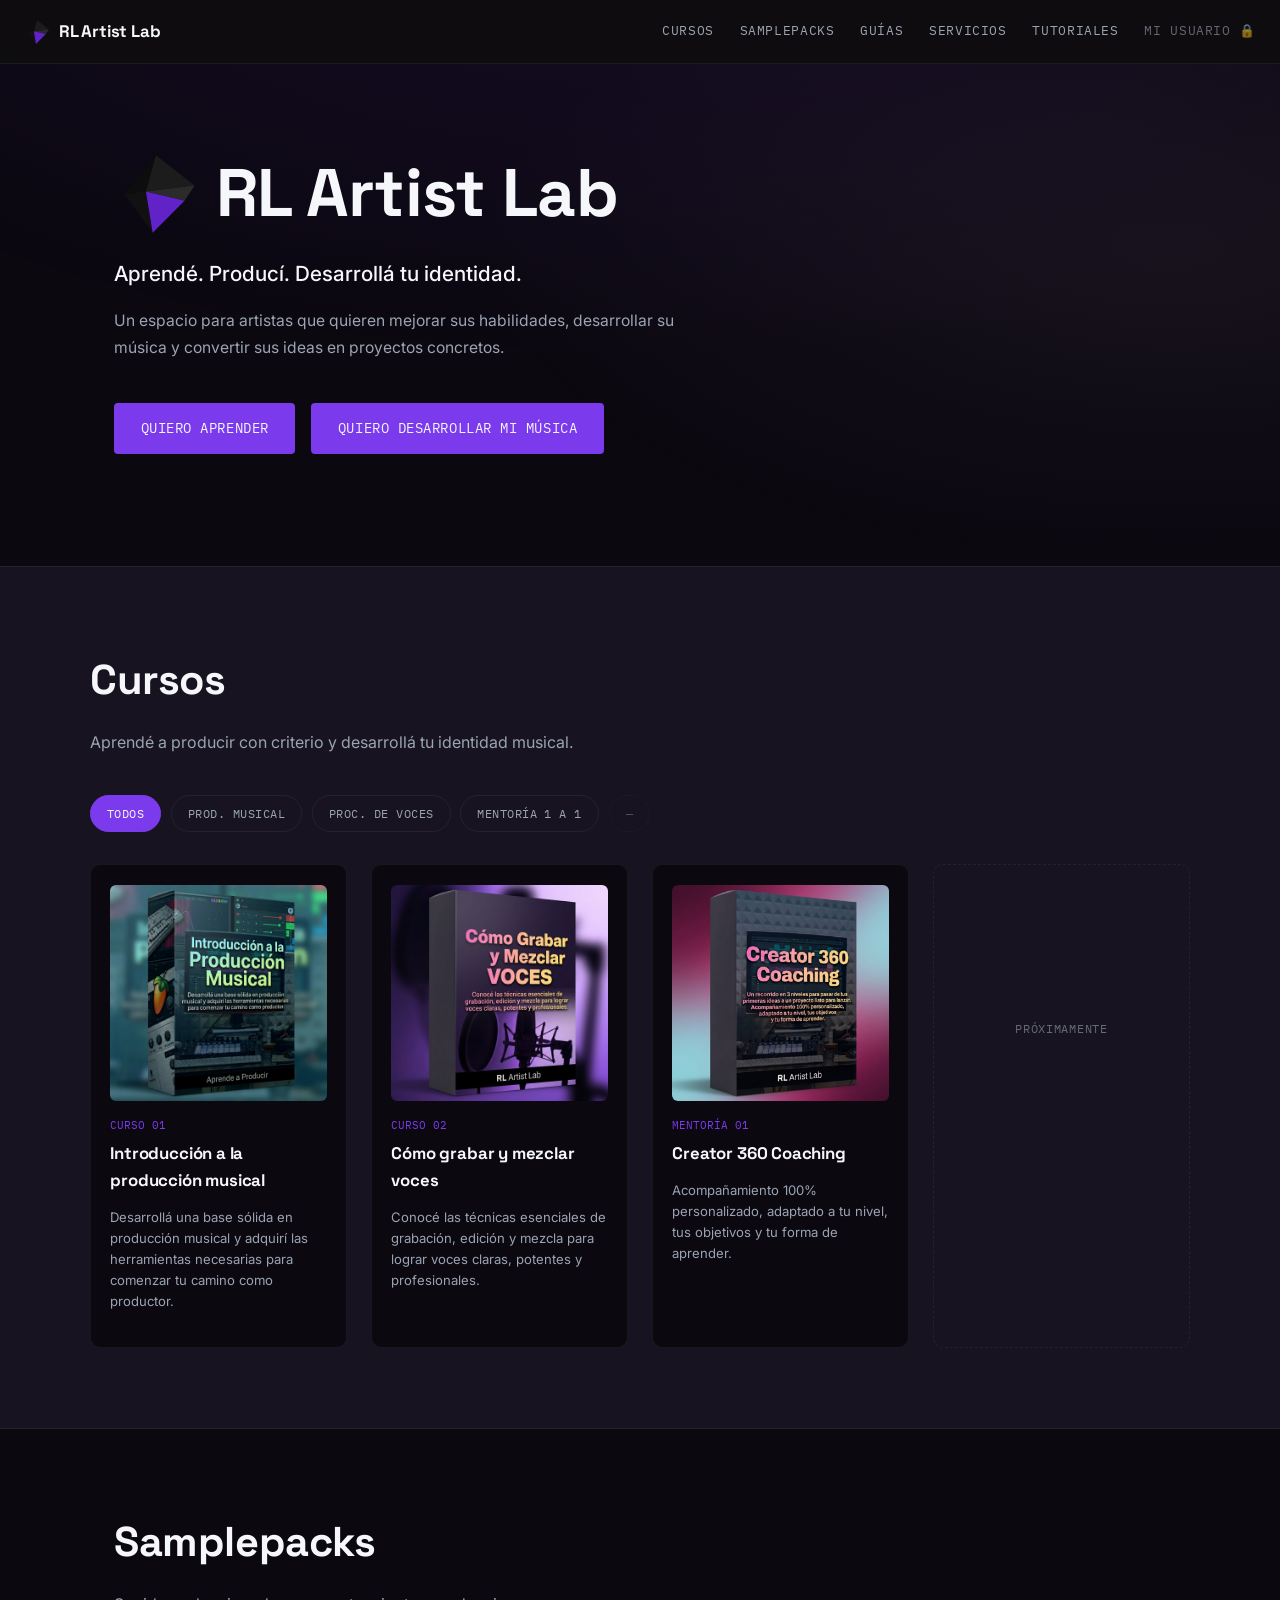
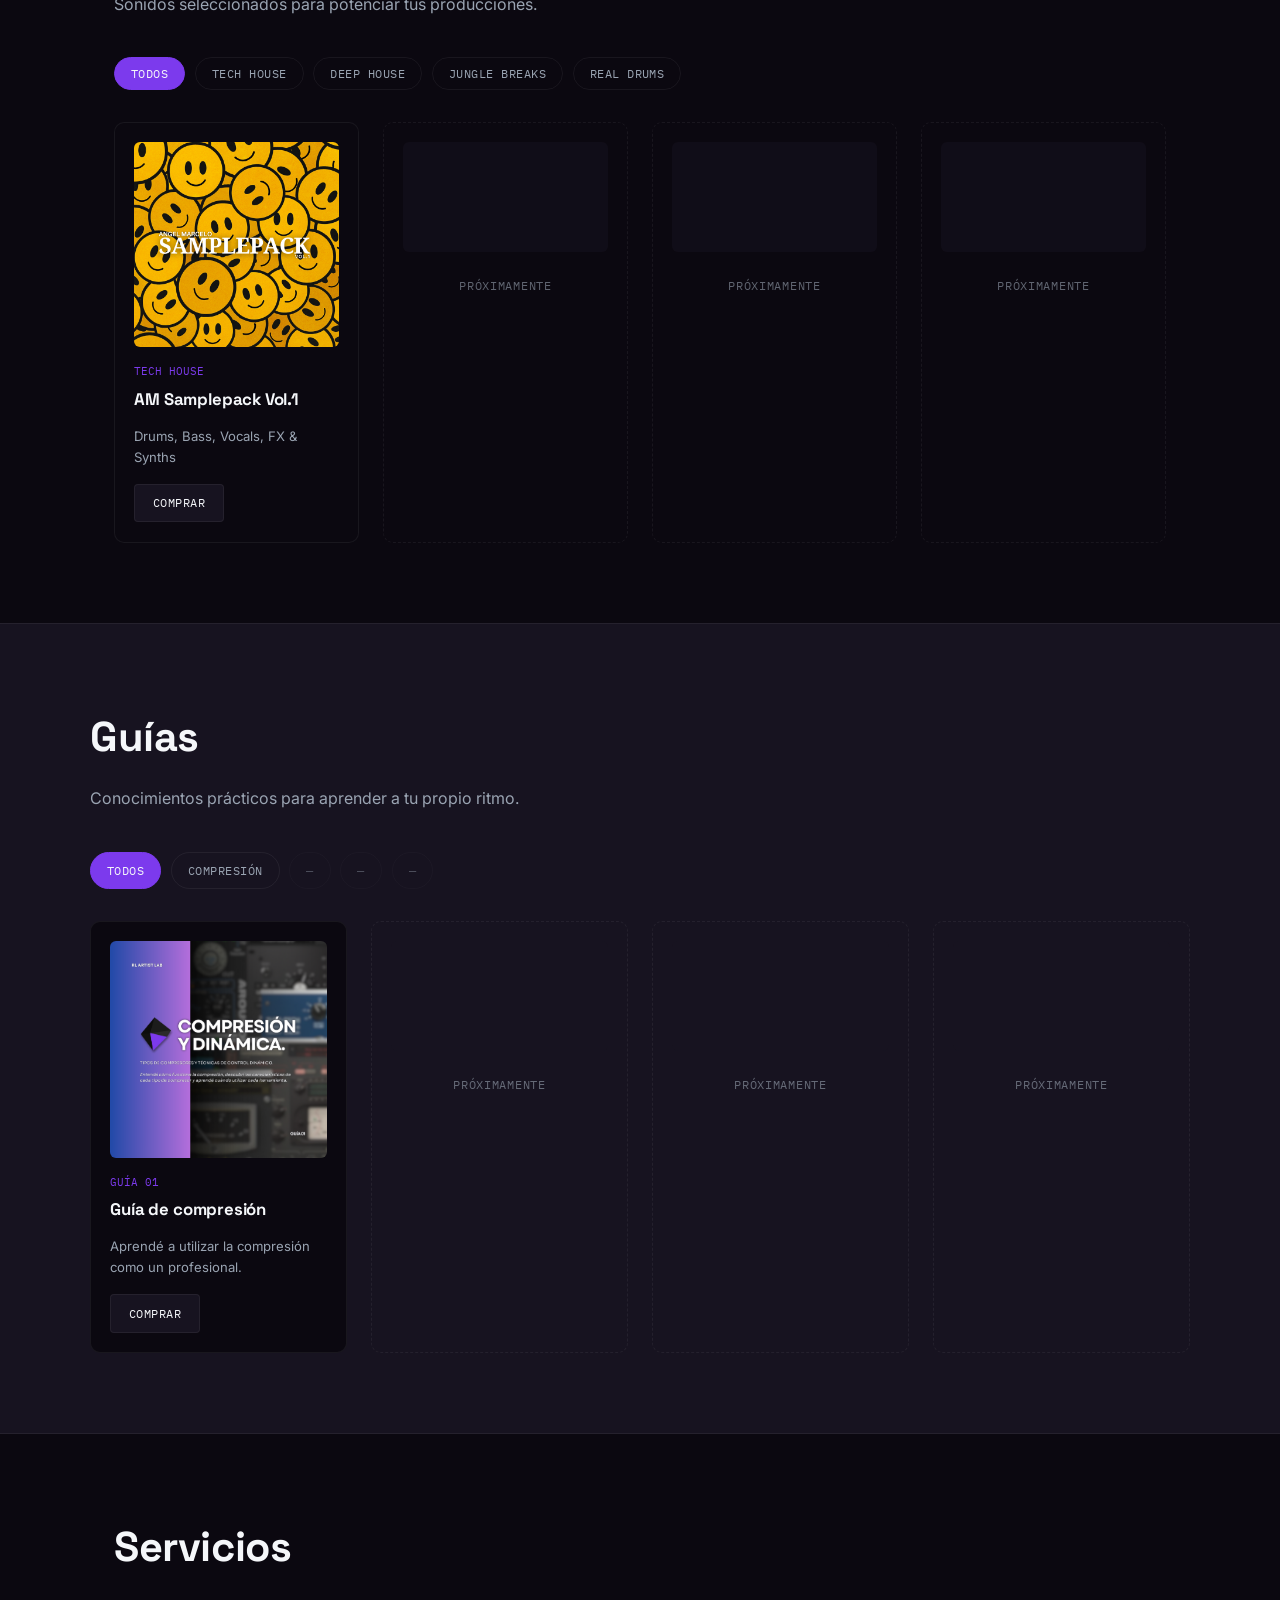
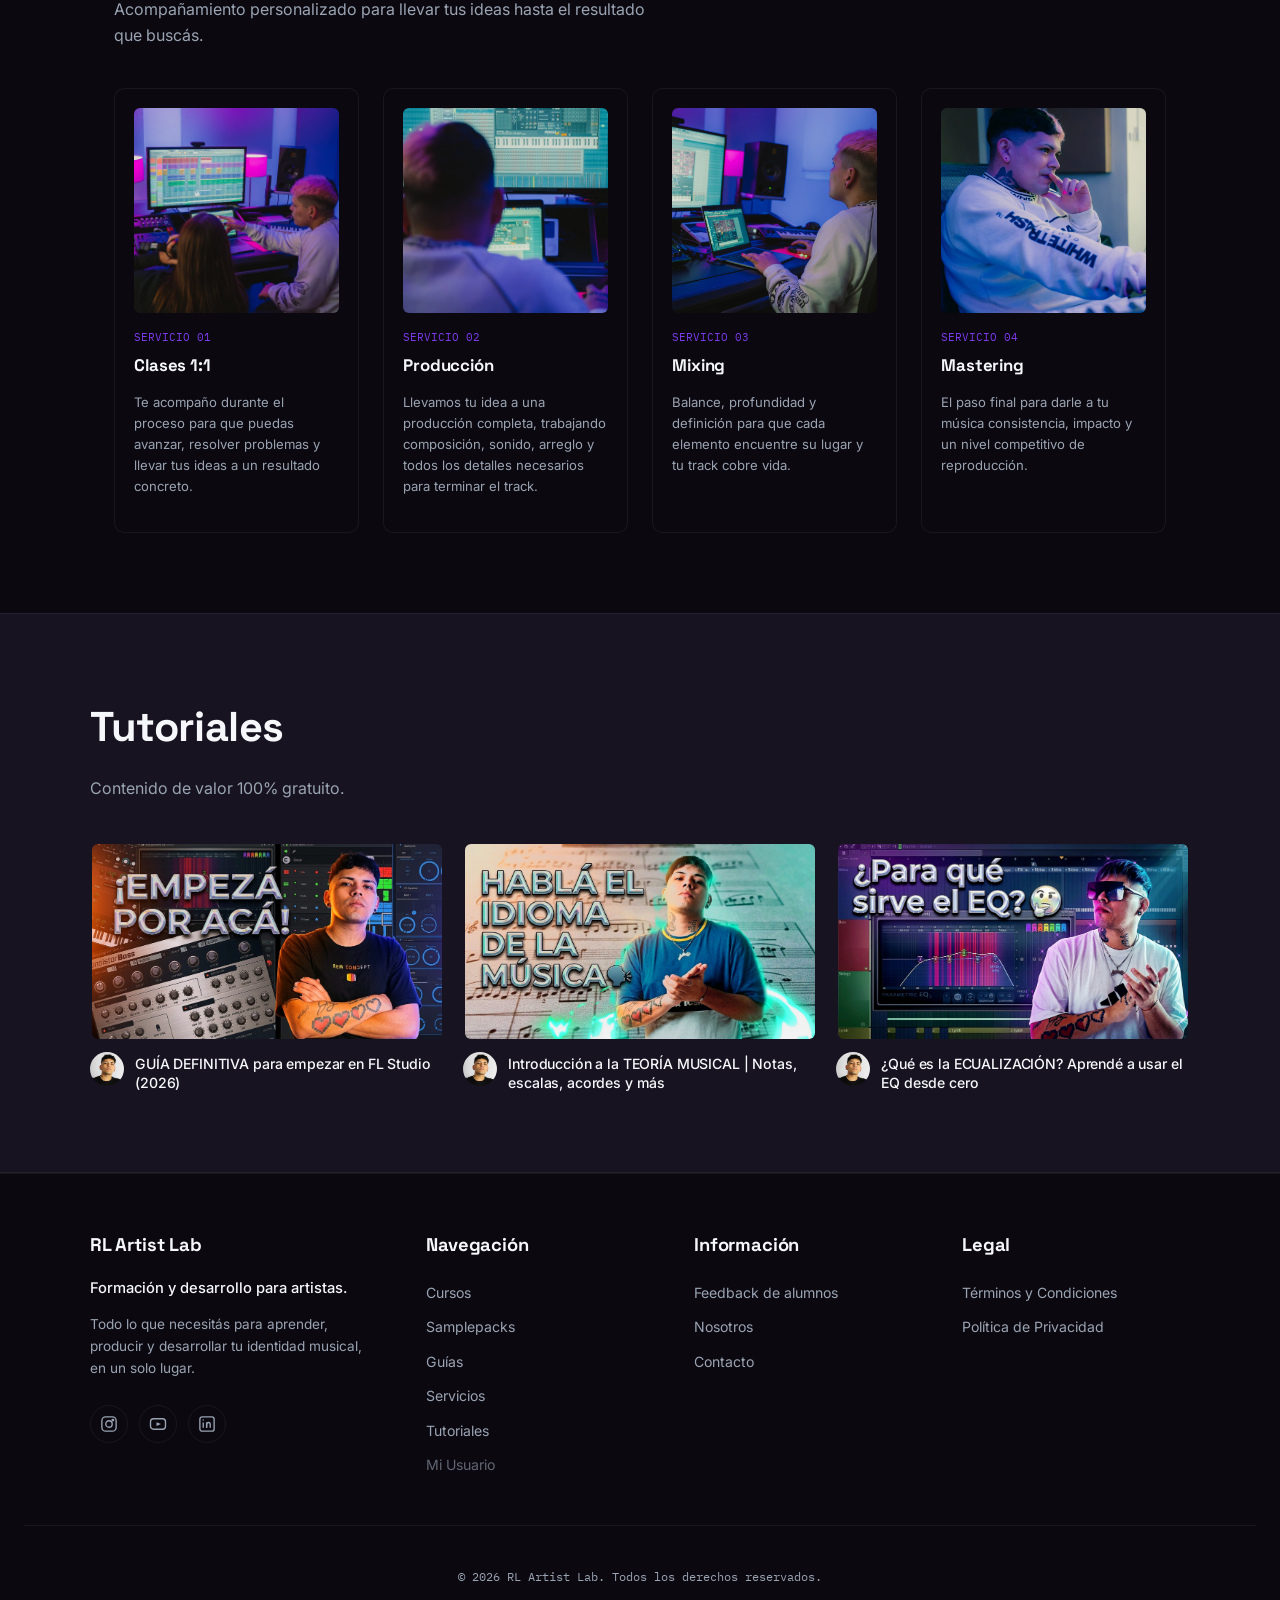
==== index.html @ 42f65b8c "Hero: botones CTA compactos con destino aleatorio" ====
<!DOCTYPE html>
<html lang="es">
<head>
<meta charset="UTF-8">
<meta name="viewport" content="width=device-width, initial-scale=1.0">

<title>RL Artist Lab | Cursos de Producción Musical, Samplepacks y Mixing</title>
<meta name="description" content="RL Artist Lab, por Angel Marcelo: cursos de producción musical con FL Studio, samplepacks de Tech House y Deep House, y servicios de mixing y mastering.">
<meta name="robots" content="index, follow">
<link rel="canonical" href="https://rlartistlab.github.io/">

<!-- Open Graph -->
<meta property="og:type" content="website">
<meta property="og:site_name" content="RL Artist Lab">
<meta property="og:title" content="RL Artist Lab | Cursos de Producción Musical, Samplepacks y Mixing">
<meta property="og:description" content="Cursos de producción musical con FL Studio, samplepacks y servicios de mixing y mastering, por Angel Marcelo.">
<meta property="og:url" content="https://rlartistlab.github.io/">
<meta property="og:image" content="https://rlartistlab.github.io/img/favicon-512.png">
<meta property="og:locale" content="es_AR">

<!-- Twitter Card -->
<meta name="twitter:card" content="summary_large_image">
<meta name="twitter:title" content="RL Artist Lab | Cursos de Producción Musical, Samplepacks y Mixing">
<meta name="twitter:description" content="Cursos de producción musical con FL Studio, samplepacks y servicios de mixing y mastering, por Angel Marcelo.">
<meta name="twitter:image" content="https://rlartistlab.github.io/img/favicon-512.png">

<!-- Favicon -->
<link rel="icon" type="image/png" sizes="32x32" href="img/favicon-32.png">
<link rel="icon" type="image/png" sizes="512x512" href="img/favicon-512.png">
<link rel="apple-touch-icon" href="img/favicon-512.png">

<link rel="preconnect" href="https://fonts.googleapis.com">
<link rel="preconnect" href="https://fonts.gstatic.com" crossorigin>
<link href="https://fonts.googleapis.com/css2?family=Space+Grotesk:wght@400;500;700&family=Inter:wght@400;500;600&family=IBM+Plex+Mono:wght@400;500&display=swap" rel="stylesheet">
<link rel="stylesheet" href="css/style.css">

<script type="application/ld+json">
{
  "@context": "https://schema.org",
  "@graph": [
    {
      "@type": "WebSite",
      "@id": "https://rlartistlab.github.io/#website",
      "url": "https://rlartistlab.github.io/",
      "name": "RL Artist Lab",
      "inLanguage": "es"
    },
    {
      "@type": "EducationalOrganization",
      "@id": "https://rlartistlab.github.io/#organization",
      "name": "RL Artist Lab",
      "url": "https://rlartistlab.github.io/",
      "description": "Academia de producción musical: formación en FL Studio, samplepacks y servicios de mixing y mastering.",
      "founder": { "@id": "https://rlartistlab.github.io/#angelmarcelo" },
      "sameAs": [
        "https://www.instagram.com/angelmarcelok",
        "https://youtube.com/@angelmarcelok",
        "https://soundcloud.com/angelmarcelo"
      ]
    },
    {
      "@type": "Person",
      "@id": "https://rlartistlab.github.io/#angelmarcelo",
      "name": "Angel Marcelo",
      "jobTitle": "DJ, productor musical y docente de producción musical",
      "description": "DJ y productor de Buenos Aires especializado en House, Deep House y Tech House. Docente de producción musical con FL Studio en la academia ARJAUS.",
      "url": "https://rlartistlab.github.io/feedback.html#nosotros",
      "image": "https://rlartistlab.github.io/img/angel-marcelo.png",
      "sameAs": [
        "https://www.instagram.com/angelmarcelok",
        "https://youtube.com/@angelmarcelok",
        "https://soundcloud.com/angelmarcelo"
      ]
    },
    {
      "@type": "Course",
      "name": "Creator 360 Coaching",
      "description": "Acompañamiento personalizado en producción musical, organizado en tres niveles (Inicial, Intermedio, Avanzado): bases de producción en FL Studio, optimización de flujo de trabajo e identidad sonora, y profesionalización en la industria musical.",
      "provider": { "@id": "https://rlartistlab.github.io/#organization" },
      "courseMode": "online",
      "url": "https://rlartistlab.github.io/curso-creator-360.html",
      "offers": {
        "@type": "Offer",
        "price": "235000",
        "priceCurrency": "ARS",
        "availability": "https://schema.org/PreOrder"
      }
    },
    {
      "@type": "FAQPage",
      "mainEntity": [
        {
          "@type": "Question",
          "name": "¿Necesito experiencia previa para el curso de producción musical?",
          "acceptedAnswer": { "@type": "Answer", "text": "No. Se elige el nivel según el punto de partida de cada alumno." }
        },
        {
          "@type": "Question",
          "name": "¿Cómo son las clases del curso de producción musical?",
          "acceptedAnswer": { "@type": "Answer", "text": "18 clases individuales de 1,5 h por Zoom, con seguimiento personalizado." }
        },
        {
          "@type": "Question",
          "name": "¿Se puede hacer un solo nivel del curso?",
          "acceptedAnswer": { "@type": "Answer", "text": "Sí. Cada nivel es independiente o puede formar parte del recorrido anual." }
        }
      ]
    }
  ]
}
</script>
</head>
<body>

<div class="waveform-bg" aria-hidden="true"></div>

<header class="site-header">
  <a href="#home" class="logo" aria-label="RL Artist Lab — Ir al inicio">
    <svg class="logo-mark" viewBox="0 0 100 100" aria-hidden="true">
      <polygon points="50,4 38,47 12,50" fill="#0d0d0d"/>
      <polygon points="50,4 96,40 38,47" fill="#1c1c1c"/>
      <polygon points="96,40 84,58 38,47" fill="#2b2b2b"/>
      <polygon points="12,50 38,47 46,96" fill="#111111"/>
      <polygon points="38,47 84,58 46,96" fill="#6122C8"/>
    </svg>
    <span class="logo-text">RL Artist Lab</span>
  </a>
  <button class="nav-toggle" id="navToggle" aria-label="Abrir menú" aria-expanded="false">
    <span></span><span></span><span></span>
  </button>
  <nav class="site-nav" id="siteNav">
    <a href="#cursos">Cursos</a>
    <a href="#samples">Samplepacks</a>
    <a href="#guias">Guías</a>
    <a href="#servicios">Servicios</a>
    <a href="#tutoriales">Tutoriales</a>
    <a href="#" class="nav-locked" title="Próximamente">Mi Usuario 🔒</a>
  </nav>
</header>

<main>

  <!-- HOME -->
  <section id="home" class="hero">
    <h1>
      <svg class="hero-logo-mark" viewBox="0 0 100 100" aria-hidden="true">
        <polygon points="50,4 38,47 12,50" fill="#0d0d0d"/>
        <polygon points="50,4 96,40 38,47" fill="#1c1c1c"/>
        <polygon points="96,40 84,58 38,47" fill="#2b2b2b"/>
        <polygon points="12,50 38,47 46,96" fill="#111111"/>
        <polygon points="38,47 84,58 46,96" fill="#6122C8"/>
      </svg>
      <span class="hero-logo-text">RL Artist Lab</span>
    </h1>
    <p class="hero-sub">Aprendé. Producí. Desarrollá tu identidad.</p>
    <p class="hero-info">Un espacio para artistas que quieren mejorar sus habilidades, desarrollar su música y convertir sus ideas en proyectos concretos.</p>

    <div class="hero-cta hero-cta-compact">
      <a href="#cursos" id="heroBtnAprender" class="btn btn-primary btn-cta-compact">Quiero aprender</a>
      <a href="#servicios" id="heroBtnDesarrollar" class="btn btn-primary btn-cta-compact">Quiero desarrollar mi música</a>
    </div>
  </section>

  <!-- CURSOS -->
  <section id="cursos" class="section section-alt">
    <h2>Cursos</h2>
    <p class="section-intro">Aprendé a producir con criterio y desarrollá tu identidad musical.</p>

    <div class="filters" role="tablist" aria-label="Ir a un curso">
      <a href="#cursos" class="filter-btn active">Todos</a>
      <a href="#curso-introduccion" class="filter-btn">Prod. Musical</a>
      <a href="#curso-voces" class="filter-btn">Proc. de Voces</a>
      <a href="curso-creator-360.html" class="filter-btn">Mentoría 1 a 1</a>
      <span class="filter-btn filter-btn-disabled" aria-disabled="true">—</span>
    </div>

    <div class="pack-grid" id="cursosGrid">
      <article class="pack-card" id="curso-introduccion">
        <div class="pack-art pack-art-real">
          <img src="img/curso-introduccion.jpg" alt="Introducción a la producción musical" loading="lazy">
        </div>
        <p class="pack-genre">Curso 01</p>
        <h3>Introducción a la producción musical</h3>
        <p class="pack-meta">Desarrollá una base sólida en producción musical y adquirí las herramientas necesarias para comenzar tu camino como productor.</p>
      </article>

      <article class="pack-card" id="curso-voces">
        <div class="pack-art pack-art-real">
          <img src="img/curso-voces.jpg" alt="Cómo grabar y mezclar voces" loading="lazy">
        </div>
        <p class="pack-genre">Curso 02</p>
        <h3>Cómo grabar y mezclar voces</h3>
        <p class="pack-meta">Conocé las técnicas esenciales de grabación, edición y mezcla para lograr voces claras, potentes y profesionales.</p>
      </article>

      <a href="curso-creator-360.html" class="pack-card pack-card-link">
        <div class="pack-art pack-art-real">
          <img src="img/curso-creator-360.jpg" alt="Creator 360 Coaching" loading="lazy">
        </div>
        <p class="pack-genre">Mentoría 01</p>
        <h3>Creator 360 Coaching</h3>
        <p class="pack-meta">Acompañamiento 100% personalizado, adaptado a tu nivel, tus objetivos y tu forma de aprender.</p>
      </a>

      <article class="pack-card pack-card-empty">
        <div class="pack-art"></div>
        <p class="pack-coming">Próximamente</p>
      </article>
    </div>
  </section>

  <!-- SAMPLEPACKS -->
  <section id="samples" class="section">
    <h2>Samplepacks</h2>
    <p class="section-intro">Sonidos seleccionados para potenciar tus producciones.</p>

    <div class="filters" role="tablist" aria-label="Filtrar por género">
      <button class="filter-btn active" data-filter="todos">Todos</button>
      <button class="filter-btn" data-filter="tech-house">Tech House</button>
      <button class="filter-btn" data-filter="deep-house">Deep House</button>
      <button class="filter-btn" data-filter="jungle-breaks">Jungle Breaks</button>
      <button class="filter-btn" data-filter="real-drums">Real Drums</button>
    </div>

    <div class="pack-grid" id="packGrid">
      <article class="pack-card" data-genre="tech-house">
        <div class="pack-art pack-art-real" data-track="https://soundcloud.com/angelmarcelo/angel-marcelo-samplepack-vol1">
          <img src="img/samplepack-vol1.png" alt="AM Samplepack Vol.1 (Tech House)" loading="lazy">
          <button class="preview-play" type="button" aria-label="Reproducir demo">▶</button>
        </div>
        <p class="pack-genre">Tech House</p>
        <h3>AM Samplepack Vol.1</h3>
        <p class="pack-meta">Drums, Bass, Vocals, FX &amp; Synths</p>
        <div class="pack-footer pack-footer-single">
          <a href="https://payhip.com/b/1Lsdy" target="_blank" rel="noopener" class="btn btn-small">Comprar</a>
        </div>
      </article>

      <article class="pack-card pack-card-empty">
        <div class="pack-art"></div>
        <p class="pack-coming">Próximamente</p>
      </article>

      <article class="pack-card pack-card-empty">
        <div class="pack-art"></div>
        <p class="pack-coming">Próximamente</p>
      </article>

      <article class="pack-card pack-card-empty">
        <div class="pack-art"></div>
        <p class="pack-coming">Próximamente</p>
      </article>
    </div>
  </section>

  <!-- GUÍAS -->
  <section id="guias" class="section section-alt">
    <h2>Guías</h2>
    <p class="section-intro">Conocimientos prácticos para aprender a tu propio ritmo.</p>

    <div class="filters" role="tablist" aria-label="Ir a una guía">
      <a href="#guias" class="filter-btn active">Todos</a>
      <a href="#guia-compresion" class="filter-btn">Compresión</a>
      <span class="filter-btn filter-btn-disabled" aria-disabled="true">—</span>
      <span class="filter-btn filter-btn-disabled" aria-disabled="true">—</span>
      <span class="filter-btn filter-btn-disabled" aria-disabled="true">—</span>
    </div>

    <div class="pack-grid" id="guiasGrid">
      <article class="pack-card" id="guia-compresion">
        <div class="pack-art pack-art-real">
          <img src="img/guia-compresion.png" alt="Guía de compresión, por Angel Marcelo" loading="lazy">
        </div>
        <p class="pack-genre">Guía 01</p>
        <h3>Guía de compresión</h3>
        <p class="pack-meta">Aprendé a utilizar la compresión como un profesional.</p>
        <div class="pack-footer pack-footer-single">
          <a href="https://payhip.com/b/09OCZ" target="_blank" rel="noopener" class="btn btn-small">Comprar</a>
        </div>
      </article>

      <article class="pack-card pack-card-empty">
        <div class="pack-art"></div>
        <p class="pack-coming">Próximamente</p>
      </article>

      <article class="pack-card pack-card-empty">
        <div class="pack-art"></div>
        <p class="pack-coming">Próximamente</p>
      </article>

      <article class="pack-card pack-card-empty">
        <div class="pack-art"></div>
        <p class="pack-coming">Próximamente</p>
      </article>
    </div>
  </section>

  <!-- SERVICIOS -->
  <section id="servicios" class="section">
    <h2>Servicios</h2>
    <p class="section-intro">Acompañamiento personalizado para llevar tus ideas hasta el resultado que buscás.</p>

    <div class="pack-grid">
      <a href="servicio-clases-1a1.html" class="pack-card pack-card-link">
        <div class="pack-art pack-art-real">
          <img src="img/servicio-clases-1a1.jpg" alt="Clases 1:1" loading="lazy">
        </div>
        <p class="pack-genre">Servicio 01</p>
        <h3>Clases 1:1</h3>
        <p class="pack-meta">Te acompaño durante el proceso para que puedas avanzar, resolver problemas y llevar tus ideas a un resultado concreto.</p>
      </a>
      <a href="servicio-produccion.html" class="pack-card pack-card-link">
        <div class="pack-art pack-art-real">
          <img src="img/servicio-produccion.jpg" alt="Producción" loading="lazy">
        </div>
        <p class="pack-genre">Servicio 02</p>
        <h3>Producción</h3>
        <p class="pack-meta">Llevamos tu idea a una producción completa, trabajando composición, sonido, arreglo y todos los detalles necesarios para terminar el track.</p>
      </a>
      <a href="servicio-mixing.html" class="pack-card pack-card-link">
        <div class="pack-art pack-art-real">
          <img src="img/servicio-mixing.jpg" alt="Mixing" loading="lazy">
        </div>
        <p class="pack-genre">Servicio 03</p>
        <h3>Mixing</h3>
        <p class="pack-meta">Balance, profundidad y definición para que cada elemento encuentre su lugar y tu track cobre vida.</p>
      </a>
      <a href="servicio-mastering.html" class="pack-card pack-card-link">
        <div class="pack-art pack-art-real">
          <img src="img/servicio-mastering.jpg" alt="Mastering" loading="lazy">
        </div>
        <p class="pack-genre">Servicio 04</p>
        <h3>Mastering</h3>
        <p class="pack-meta">El paso final para darle a tu música consistencia, impacto y un nivel competitivo de reproducción.</p>
      </a>
    </div>
  </section>

  <!-- TUTORIALES -->
  <section id="tutoriales" class="section section-alt">
    <h2>Tutoriales</h2>
    <p class="section-intro">Contenido de valor 100% gratuito.</p>

    <div class="tutorial-grid">
      <a class="tutorial-card" href="https://youtube.com/@angelmarcelok?si=J-r5mSdA6JVuKHoa" target="_blank" rel="noopener">
        <div class="tutorial-thumb">
          <img src="img/tutorial-01.jpg" alt="GUÍA DEFINITIVA para empezar en FL Studio (2026)" loading="lazy">
        </div>
        <div class="tutorial-meta">
          <img class="tutorial-avatar" src="img/angel-marcelo.png" alt="Angel Marcelo">
          <h3>GUÍA DEFINITIVA para empezar en FL Studio (2026)</h3>
        </div>
      </a>

      <a class="tutorial-card" href="https://youtube.com/@angelmarcelok?si=J-r5mSdA6JVuKHoa" target="_blank" rel="noopener">
        <div class="tutorial-thumb">
          <img src="img/tutorial-02.jpg" alt="Introducción a la TEORÍA MUSICAL | Notas, escalas, acordes y más" loading="lazy">
        </div>
        <div class="tutorial-meta">
          <img class="tutorial-avatar" src="img/angel-marcelo.png" alt="Angel Marcelo">
          <h3>Introducción a la TEORÍA MUSICAL | Notas, escalas, acordes y más</h3>
        </div>
      </a>

      <a class="tutorial-card" href="https://youtube.com/@angelmarcelok?si=J-r5mSdA6JVuKHoa" target="_blank" rel="noopener">
        <div class="tutorial-thumb">
          <img src="img/tutorial-03.jpg" alt="¿Qué es la ECUALIZACIÓN? Aprendé a usar el EQ desde cero" loading="lazy">
        </div>
        <div class="tutorial-meta">
          <img class="tutorial-avatar" src="img/angel-marcelo.png" alt="Angel Marcelo">
          <h3>¿Qué es la ECUALIZACIÓN? Aprendé a usar el EQ desde cero</h3>
        </div>
      </a>
    </div>
  </section>

</main>

<footer class="site-footer-main">
  <div class="footer-grid footer-grid-4">
    <div class="footer-col footer-col-nav footer-col-brand">
      <h3>RL Artist Lab</h3>
      <p class="footer-tagline">Formación y desarrollo para artistas.</p>
      <p class="footer-desc">Todo lo que necesitás para aprender, producir y desarrollar tu identidad musical, en un solo lugar.</p>
      <div class="socials">
        <a href="#" class="social-icon" data-social="instagram" aria-label="Instagram (próximamente)">
          <svg viewBox="0 0 24 24" fill="none" stroke="currentColor" stroke-width="1.8"><rect x="2.5" y="2.5" width="19" height="19" rx="5"/><circle cx="12" cy="12" r="4.3"/><circle cx="17.2" cy="6.8" r="1"/></svg>
        </a>
        <a href="#" class="social-icon" data-social="youtube" aria-label="YouTube (próximamente)">
          <svg viewBox="0 0 24 24" fill="none" stroke="currentColor" stroke-width="1.8"><rect x="2" y="5" width="20" height="14" rx="4"/><path d="M10 9.5l6 2.5-6 2.5z" fill="currentColor" stroke="none"/></svg>
        </a>
        <a href="#" class="social-icon" data-social="linkedin" aria-label="LinkedIn (próximamente)">
          <svg viewBox="0 0 24 24" fill="none" stroke="currentColor" stroke-width="1.8"><rect x="2.5" y="2.5" width="19" height="19" rx="3"/><line x1="7" y1="10" x2="7" y2="17"/><circle cx="7" cy="6.7" r="0.9" fill="currentColor" stroke="none"/><path d="M11.5 17v-4.5c0-1.5 1-2.5 2.5-2.5s2.3 1 2.3 2.5V17"/><line x1="11.5" y1="10" x2="11.5" y2="17"/></svg>
        </a>
      </div>
    </div>

    <div class="footer-col footer-col-nav">
      <h3>Navegación</h3>
      <nav aria-label="Navegación del footer">
        <a href="#cursos">Cursos</a>
        <a href="#samples">Samplepacks</a>
        <a href="#guias">Guías</a>
        <a href="#servicios">Servicios</a>
        <a href="#tutoriales">Tutoriales</a>
        <a href="#" class="nav-locked" title="Próximamente">Mi Usuario</a>
      </nav>
    </div>

    <div class="footer-col footer-col-nav">
      <h3>Información</h3>
      <nav aria-label="Información">
        <a href="feedback.html">Feedback de alumnos</a>
        <a href="feedback.html#nosotros">Nosotros</a>
        <a href="feedback.html#contacto">Contacto</a>
      </nav>
    </div>

    <div class="footer-col footer-col-nav">
      <h3>Legal</h3>
      <nav aria-label="Legal">
        <a href="#" title="Próximamente">Términos y Condiciones</a>
        <a href="#" title="Próximamente">Política de Privacidad</a>
      </nav>
    </div>
  </div>

  <div class="footer-bottom">
    <p>© <span id="year"></span> RL Artist Lab. Todos los derechos reservados.</p>
  </div>
</footer>

<script src="js/script.js"></script>
</body>
</html>
---- css/style.css ----
/* ============================================
   RL ARTIST LAB — SISTEMA DE COLOR
   ============================================
   Negro azulado = profundidad | Violeta = creatividad/identidad
   Cyan = energía/impacto (uso mínimo, ~2-5%) | Blanco = claridad.
   Jerarquía: fondos oscuros ~65% / superficies y grises ~20% /
   blanco ~10% / acentos ~5%. El violeta es el acento dominante;
   el cian se reserva para detalles puntuales, nunca masivo.
   ============================================ */
:root {
  /* Fondos */
  --bg: #0b0810;               /* Background principal: hero, navbar, footer, grandes superficies */
  --surface: #171320;          /* Background secundario: secciones alternadas */
  --surface-2: #171320;        /* Surface / card color: cards, contenedores, formularios */
  --line: rgba(255, 255, 255, 0.06); /* Border sutil */

  /* Texto */
  --text: #f5f7fa;            /* Primary text: H1/H2/H3, títulos */
  --text-dim: #9aa4b2;        /* Secondary / muted text: descripciones, metadata */

  /* Acentos */
  --violet: #7c3aed;          /* Acento principal de marca/acción: CTA, links, estados activos */
  --violet-light: #a78bfa;    /* Hover / microinteracciones */

  /* Alias de compatibilidad interna (mismos roles, nueva paleta) */
  --amber: var(--violet);
  --amber-dim: rgba(124, 58, 237, 0.35);
  --teal: var(--violet);

  /* Estados de formulario */
  --success: #4fc98a;
  --warning: #d6b24f;
  --error: #d65f4f;

  --font-display: "Space Grotesk", sans-serif;
  --font-body: "Inter", sans-serif;
  --font-mono: "IBM Plex Mono", monospace;

  --max-w: 1100px;
}

* { box-sizing: border-box; }

html { scroll-behavior: smooth; }

@media (prefers-reduced-motion: reduce) {
  html { scroll-behavior: auto; }
  * { animation-duration: 0.001ms !important; animation-iteration-count: 1 !important; transition-duration: 0.001ms !important; }
}

body {
  margin: 0;
  background: var(--bg);
  color: var(--text);
  font-family: var(--font-body);
  line-height: 1.6;
  -webkit-font-smoothing: antialiased;
}

h1, h2, h3, h4 {
  font-family: var(--font-display);
  font-weight: 700;
  margin: 0 0 0.6rem;
  letter-spacing: -0.01em;
}

a { color: inherit; }

/* ambient waveform background */
.waveform-bg {
  position: fixed;
  inset: 0;
  z-index: -1;
  background:
    radial-gradient(ellipse 80% 50% at 50% -10%, rgba(124,58,237,0.10), transparent),
    radial-gradient(ellipse 55% 35% at 92% 28%, rgba(171,144,185,0.08), transparent);
}

/* ============================================
   HEADER / NAV
   ============================================ */
.site-header {
  position: sticky;
  top: 0;
  z-index: 100;
  display: flex;
  align-items: center;
  justify-content: space-between;
  padding: 1.1rem 1.5rem;
  background: rgba(15,14,13,0.85);
  backdrop-filter: blur(10px);
  border-bottom: 1px solid var(--line);
}

.logo {
  display: flex;
  align-items: center;
  gap: 0.55rem;
  text-decoration: none;
}
.logo-mark {
  height: 26px;
  width: auto;
  display: block;
}
.logo-text {
  font-family: var(--font-display);
  font-weight: 700;
  font-size: 1.05rem;
  letter-spacing: -0.01em;
  color: var(--text);
}

.site-nav {
  display: flex;
  align-items: center;
  gap: 1.6rem;
  font-family: var(--font-mono);
  font-size: 0.8rem;
  text-transform: uppercase;
  letter-spacing: 0.05em;
}

.site-nav a {
  text-decoration: none;
  color: var(--text-dim);
  transition: color 0.2s;
  padding: 0.2rem 0;
  border-bottom: 1px solid transparent;
}
.site-nav a:hover, .site-nav a:focus-visible {
  color: var(--teal);
  border-bottom-color: var(--teal);
}
.nav-locked { opacity: 0.6; }

.nav-toggle {
  display: none;
  flex-direction: column;
  gap: 4px;
  background: none;
  border: none;
  cursor: pointer;
  padding: 0.4rem;
}
.nav-toggle span {
  width: 22px;
  height: 2px;
  background: var(--text);
}

/* ============================================
   HERO
   ============================================ */
.hero {
  max-width: var(--max-w);
  margin: 0 auto;
  padding: 5.5rem 1.5rem 4rem;
  text-align: left;
}

.hero h1 {
  display: flex;
  align-items: center;
  gap: 1.1rem;
  flex-wrap: wrap;
  line-height: 0.95;
  margin-bottom: 1.4rem;
}
.hero-logo-mark {
  height: clamp(48px, 8vw, 84px);
  width: auto;
  flex-shrink: 0;
  display: block;
}
.hero-logo-text {
  font-family: var(--font-display);
  font-weight: 700;
  font-size: clamp(2.2rem, 6vw, 4.2rem);
  letter-spacing: -0.01em;
  color: var(--text);
  line-height: 1;
}

.hero-sub {
  max-width: 50ch;
  color: var(--text);
  font-size: clamp(1.1rem, 2vw, 1.3rem);
  font-weight: 500;
  line-height: 1.55;
  margin-bottom: 1rem;
}

.hero-info {
  max-width: 58ch;
  color: var(--text-dim);
  font-size: 0.98rem;
  line-height: 1.75;
  margin: 0 0 2.6rem;
}

.hero-cta-compact { margin-bottom: 1rem; }

.btn-cta-compact {
  padding: 0.55rem 1.2rem;
  font-size: 0.72rem;
}

.hero-cta {
  display: flex;
  gap: 1rem;
  flex-wrap: wrap;
  margin-bottom: 3rem;
}

.btn {
  font-family: var(--font-mono);
  font-size: 0.85rem;
  text-transform: uppercase;
  letter-spacing: 0.04em;
  padding: 0.85rem 1.6rem;
  border-radius: 4px;
  border: 1px solid transparent;
  text-decoration: none;
  cursor: pointer;
  display: inline-block;
  transition: transform 0.15s, background 0.2s, border-color 0.2s;
}
.btn:hover { transform: translateY(-1px); }

.btn-primary {
  background: var(--amber);
  color: #f5f7fa;
}
.btn-primary:hover { background: var(--violet-light); }

.btn-outline {
  background: transparent;
  border-color: var(--line);
  color: var(--text);
}
.btn-outline:hover {
  background: var(--amber);
  border-color: var(--amber);
  color: #f5f7fa;
}

.btn-small {
  padding: 0.55rem 1.1rem;
  font-size: 0.75rem;
  background: var(--surface-2);
  border-color: var(--line);
  color: var(--text);
}
.btn-small:hover { border-color: var(--teal); color: var(--teal); }

.btn-disabled, .btn-disabled:hover {
  opacity: 0.45;
  cursor: not-allowed;
  transform: none;
}

/* decorative equalizer under hero */
.eq {
  display: flex;
  align-items: flex-end;
  gap: 4px;
  height: 40px;
  max-width: 300px;
}
.eq span {
  flex: 1;
  background: linear-gradient(to top, var(--amber-dim), var(--amber));
  border-radius: 2px;
  animation: eq-move 1.4s ease-in-out infinite;
}
.eq span:nth-child(odd) { animation-duration: 1.1s; }
.eq span:nth-child(3n) { animation-duration: 1.6s; }
.eq span:nth-child(1){animation-delay:0s}.eq span:nth-child(2){animation-delay:.1s}
.eq span:nth-child(3){animation-delay:.2s}.eq span:nth-child(4){animation-delay:.3s}
.eq span:nth-child(5){animation-delay:.4s}.eq span:nth-child(6){animation-delay:.5s}
.eq span:nth-child(7){animation-delay:.6s}.eq span:nth-child(8){animation-delay:.2s}
.eq span:nth-child(9){animation-delay:.1s}.eq span:nth-child(10){animation-delay:.5s}
.eq span:nth-child(11){animation-delay:.3s}.eq span:nth-child(12){animation-delay:0s}

@keyframes eq-move {
  0%, 100% { height: 20%; }
  50% { height: 100%; }
}

/* hero detail block + interactive highlight */
.hero-detail {
  margin: 0 0 2.4rem;
  max-width: 680px;
}
.hero-detail h2 {
  font-size: 1.05rem;
  text-transform: uppercase;
  letter-spacing: 0.04em;
  color: var(--text-dim);
  margin-bottom: 0.9rem;
}
.hero-detail p {
  color: var(--text-dim);
  font-size: 0.95rem;
  line-height: 1.75;
}
.hero-detail .hl {
  cursor: default;
  transition: color 0.2s;
}
.hero-detail .hl:hover {
  color: var(--amber);
}
.hero-cta .btn.btn-highlight {
  transform: translateY(-2px);
}
.hero-cta .btn-outline.btn-highlight,
.hero-cta .btn-outline.btn-active {
  background: var(--amber);
  border-color: var(--amber);
  color: #f5f7fa;
}

/* ============================================
   SECTIONS
   ============================================ */
.section {
  max-width: var(--max-w);
  margin: 0 auto;
  padding: 5rem 1.5rem;
  scroll-margin-top: 80px;
}
.section-alt {
  max-width: none;
  background: var(--surface);
  border-top: 1px solid var(--line);
  border-bottom: 1px solid var(--line);
}
.section-alt > * {
  max-width: var(--max-w);
  margin-left: max(calc((100% - var(--max-w)) / 2), 0px);
  margin-right: auto;
}

.section h2 { font-size: clamp(1.8rem, 4vw, 2.6rem); }

.section-intro {
  color: var(--text-dim);
  max-width: 55ch;
  margin-bottom: 2.5rem;
}

.note {
  font-family: var(--font-mono);
  font-size: 0.78rem;
  color: var(--text-dim);
  margin-top: 1.2rem;
}

/* ============================================
   CURSOS
   ============================================ */
.course-card {
  background: var(--surface-2);
  border: 1px solid var(--line);
  border-radius: 10px;
  padding: 2.2rem;
}
.badge {
  display: inline-block;
  font-family: var(--font-mono);
  font-size: 0.7rem;
  text-transform: uppercase;
  letter-spacing: 0.05em;
  color: var(--amber);
  border: 1px solid var(--amber-dim);
  border-radius: 100px;
  padding: 0.25rem 0.7rem;
  margin-bottom: 0.9rem;
}
.course-card h3 { font-size: 1.5rem; margin-bottom: 0.8rem; }
.course-lead { max-width: none; margin-bottom: 2rem; }

.level-grid {
  display: grid;
  grid-template-columns: repeat(3, 1fr);
  gap: 1.2rem;
  margin-bottom: 1.8rem;
}
.level-card {
  background: var(--surface);
  border: 1px solid var(--line);
  border-radius: 8px;
  padding: 1.2rem;
}
.level-num {
  font-family: var(--font-mono);
  color: var(--text-dim);
  font-size: 0.8rem;
  margin: 0 0 0.5rem;
}
.level-card h4 {
  font-size: 1rem;
  margin-bottom: 0.5rem;
}
.level-card p:not(.level-num) {
  color: var(--text-dim);
  font-size: 0.85rem;
  margin: 0;
}

.course-info-grid {
  display: grid;
  grid-template-columns: 1fr 1fr;
  gap: 3rem;
  margin-top: 2.2rem;
  padding-top: 2.2rem;
  border-top: 1px solid var(--line);
  align-items: start;
}
.course-summary-col { order: 1; }
.course-faq-col { order: 2; }

/* Columna izquierda: FAQ compacta */
.course-faq-col h4 {
  font-family: var(--font-mono);
  font-size: 0.72rem;
  text-transform: uppercase;
  letter-spacing: 0.08em;
  color: var(--violet-light);
  margin-bottom: 0.7rem;
}
.course-faq-col details {
  border-bottom: 1px solid var(--line);
  padding: 0.5rem 0;
}
.course-faq-col summary {
  cursor: pointer;
  font-size: 0.85rem;
  font-weight: 500;
  line-height: 1.3;
}
.course-faq-col details p {
  color: var(--text-dim);
  font-size: 0.8rem;
  line-height: 1.5;
  margin: 0.4rem 0 0;
}

/* Columna derecha: resumen, precio y CTAs */
.course-meta {
  font-family: var(--font-mono);
  font-size: 0.82rem;
  color: var(--text-dim);
  margin-bottom: 0.8rem;
}
.course-price {
  font-size: 1rem;
  font-weight: 500;
  margin-bottom: 1.6rem;
}
.price-off {
  font-weight: 400;
  color: var(--violet-light);
  font-size: 0.88rem;
}
.course-cta {
  display: flex;
  gap: 1rem;
  flex-wrap: wrap;
}

/* Cuerpo de contenido (páginas de servicio): párrafos, subtítulos, listas */
.course-body { margin-bottom: 0.4rem; }
.course-body p {
  color: var(--text-dim);
  margin: 0 0 1.1rem;
  line-height: 1.7;
}
.course-body p:last-child { margin-bottom: 0; }
.course-body h4 {
  font-size: 1.05rem;
  margin-top: 1.7rem;
  margin-bottom: 0.6rem;
}
.course-body ul {
  color: var(--text-dim);
  margin: 0 0 1.2rem;
  padding-left: 1.3rem;
  line-height: 1.7;
}
.course-body li { margin-bottom: 0.4rem; }
.course-tags {
  font-family: var(--font-mono);
  font-size: 0.78rem;
  color: var(--violet-light);
  margin: 0 0 1.2rem;
}

/* ============================================
   VISOR DE PROGRAMA (MODAL)
   ============================================ */
.pdf-modal {
  position: fixed;
  inset: 0;
  z-index: 1000;
  display: none;
  align-items: center;
  justify-content: center;
}
.pdf-modal.open { display: flex; }
.pdf-modal-backdrop {
  position: absolute;
  inset: 0;
  background: rgba(0, 0, 0, 0.85);
}
.pdf-modal-content {
  position: relative;
  z-index: 1;
  background: var(--surface);
  border: 1px solid var(--line);
  border-radius: 10px;
  padding: 1.5rem;
  max-width: min(92vw, 980px);
  max-height: 94vh;
  display: flex;
  flex-direction: column;
  gap: 1rem;
}
.pdf-modal-close {
  position: absolute;
  top: 0.6rem;
  right: 0.6rem;
  background: var(--surface-2);
  border: 1px solid var(--line);
  color: var(--text);
  width: 32px;
  height: 32px;
  border-radius: 50%;
  cursor: pointer;
  font-size: 0.9rem;
}
.pdf-viewer {
  overflow: hidden;
  border-radius: 6px;
  display: flex;
  align-items: center;
  justify-content: center;
  background: var(--bg);
}
.pdf-viewer img {
  max-width: 100%;
  max-height: 80vh;
  object-fit: contain;
  user-select: none;
  pointer-events: none;
  display: block;
}
.pdf-modal-nav {
  display: flex;
  align-items: center;
  justify-content: space-between;
  font-family: var(--font-mono);
  font-size: 0.8rem;
  color: var(--text-dim);
}

/* ============================================
   SUBNAVEGACIÓN (página Feedback)
   ============================================ */
.subpage-nav {
  max-width: var(--max-w);
  margin: 0 auto;
  padding: 1.6rem 1.5rem 0;
  display: flex;
  align-items: center;
  justify-content: space-between;
  flex-wrap: wrap;
  gap: 1rem;
}

/* ============================================
   TESTIMONIOS
   ============================================ */
.testimonial-grid {
  display: grid;
  grid-template-columns: repeat(auto-fit, minmax(280px, 1fr));
  gap: 1.5rem;
}
.testimonial-card {
  background: var(--surface-2);
  border: 1px solid var(--line);
  border-radius: 10px;
  padding: 1.5rem;
  display: flex;
  flex-direction: column;
  gap: 0.9rem;
}
.stars {
  color: var(--amber);
  font-size: 1.1rem;
  letter-spacing: 0.15em;
}
.testimonial-heading {
  display: flex;
  align-items: center;
  flex-wrap: wrap;
  gap: 0.6rem;
  margin: 0;
}
.testimonial-name {
  font-family: var(--font-mono);
  font-size: 0.85rem;
  font-weight: 500;
  color: var(--text);
}
.testimonial-text {
  color: var(--text-dim);
  font-size: 0.92rem;
  line-height: 1.6;
  flex-grow: 1;
}
.testimonial-author {
  font-family: var(--font-mono);
  font-size: 0.78rem;
  text-transform: uppercase;
  letter-spacing: 0.04em;
  color: var(--text-dim);
  opacity: 0.75;
}
.testimonial-card-empty {
  background: transparent;
  border-style: dashed;
  align-items: center;
  justify-content: center;
  min-height: 160px;
}

/* ============================================
   SAMPLE PACKS
   ============================================ */
.filters {
  display: flex;
  gap: 0.6rem;
  margin-bottom: 2rem;
  flex-wrap: wrap;
}
.filter-btn {
  font-family: var(--font-mono);
  font-size: 0.75rem;
  text-transform: uppercase;
  letter-spacing: 0.04em;
  background: transparent;
  border: 1px solid var(--line);
  color: var(--text-dim);
  border-radius: 100px;
  padding: 0.5rem 1rem;
  cursor: pointer;
  text-decoration: none;
  display: inline-block;
  transition: all 0.2s;
}
.filter-btn:hover { border-color: var(--teal); color: var(--teal); }
.filter-btn.active { background: var(--amber); border-color: var(--amber); color: #f5f7fa; }
.filter-btn-disabled { opacity: 0.4; pointer-events: none; }

.pack-grid {
  display: grid;
  grid-template-columns: repeat(auto-fill, minmax(230px, 1fr));
  gap: 1.5rem;
}
.pack-card {
  background: var(--bg);
  scroll-margin-top: 100px;
  border: 1px solid var(--line);
  border-radius: 10px;
  padding: 1.2rem;
  transition: border-color 0.2s, transform 0.2s;
}
.pack-card:hover { border-color: var(--amber-dim); transform: translateY(-3px); }
.pack-art {
  height: 110px;
  border-radius: 6px;
  margin-bottom: 1rem;
  background:
    repeating-linear-gradient(90deg, var(--amber-dim) 0 3px, transparent 3px 9px),
    linear-gradient(160deg, var(--surface-2), var(--surface));
  background-blend-mode: overlay;
}
.pack-art-real {
  height: auto;
  aspect-ratio: 1 / 1;
  background: none;
  overflow: hidden;
  position: relative;
}
.pack-art-real img {
  width: 100%;
  height: 100%;
  object-fit: cover;
  display: block;
}
.preview-play {
  position: absolute;
  inset: 0;
  margin: auto;
  width: 56px;
  height: 56px;
  border-radius: 50%;
  border: none;
  background: rgba(20, 20, 20, 0.65);
  color: var(--text);
  font-size: 1.1rem;
  display: flex;
  align-items: center;
  justify-content: center;
  cursor: pointer;
  opacity: 0;
  transition: opacity 0.2s, background 0.2s, transform 0.15s;
}
.pack-art-real:hover .preview-play { opacity: 1; }
.preview-play:hover { background: var(--amber); color: #f5f7fa; transform: scale(1.06); }
.preview-play.is-playing { opacity: 1; background: var(--violet-light); color: var(--bg); }

/* En dispositivos táctiles (sin hover) el botón queda siempre visible */
@media (hover: none) {
  .preview-play { opacity: 1; }
}
.pack-card-link { display: block; text-decoration: none; color: inherit; cursor: pointer; }
.pack-card-link:hover { border-color: var(--amber-dim); transform: translateY(-3px); }

.pack-footer-single { justify-content: flex-end; }

.pack-card-empty {
  background: transparent;
  border-style: dashed;
  border-color: var(--line);
  display: flex;
  flex-direction: column;
}
.pack-card-empty .pack-art {
  background: repeating-linear-gradient(135deg, var(--surface) 0 8px, var(--surface-2) 8px 16px);
  opacity: 0.5;
}
.pack-card-empty:hover { border-color: var(--line); transform: none; }
.pack-coming {
  text-align: center;
  font-family: var(--font-mono);
  font-size: 0.75rem;
  text-transform: uppercase;
  letter-spacing: 0.06em;
  color: var(--text-dim);
  opacity: 0.6;
  margin: 0.5rem 0 0.2rem;
}
.pack-genre {
  font-family: var(--font-mono);
  font-size: 0.7rem;
  text-transform: uppercase;
  color: var(--teal);
  margin: 0 0 0.3rem;
}
.pack-card h3 { font-size: 1.05rem; margin-bottom: 0.2rem; }
.pack-meta { color: var(--text-dim); font-size: 0.82rem; margin-bottom: 1rem; }
.pack-footer { display: flex; align-items: center; justify-content: space-between; }
.price { font-family: var(--font-mono); font-weight: 500; color: var(--amber); }

/* ============================================
   TUTORIALES
   ============================================ */
.tutorial-grid {
  display: grid;
  grid-template-columns: repeat(3, 1fr);
  gap: 1.2rem;
}
.tutorial-card {
  display: block;
  text-decoration: none;
  color: var(--text);
}

.tutorial-thumb {
  aspect-ratio: 16 / 9;
  overflow: hidden;
  border-radius: 8px;
  border: 2px solid transparent;
  transition: border-color 0.2s;
}
.tutorial-card:hover .tutorial-thumb { border-color: var(--amber); }
.tutorial-thumb img {
  width: 100%;
  height: 100%;
  object-fit: cover;
  display: block;
}

.tutorial-meta {
  display: flex;
  align-items: flex-start;
  gap: 0.7rem;
  margin-top: 0.7rem;
}
.tutorial-avatar {
  flex-shrink: 0;
  width: 34px;
  height: 34px;
  border-radius: 50%;
  object-fit: cover;
}
.tutorial-card h3 {
  font-family: var(--font-body);
  font-weight: 500;
  font-size: 0.88rem;
  line-height: 1.35;
  margin: 0.1rem 0 0;
}

/* ============================================
   SERVICIOS
   ============================================ */
.service-grid {
  display: grid;
  grid-template-columns: repeat(auto-fit, minmax(200px, 1fr));
  gap: 1.8rem;
}
.service-card {
  border-top: 2px solid var(--amber-dim);
  padding-top: 1rem;
}
.service-num {
  font-family: var(--font-mono);
  color: var(--text-dim);
  font-size: 0.8rem;
  margin-bottom: 0.4rem;
}
.service-card h3 { font-size: 1.1rem; margin-bottom: 0.5rem; }
.service-card p { color: var(--text-dim); font-size: 0.9rem; margin: 0; }
.service-card-link { display: block; text-decoration: none; color: inherit; cursor: pointer; transition: transform 0.15s ease, border-color 0.15s ease; }
.service-card-link:hover { border-color: var(--violet); transform: translateY(-3px); }

/* ============================================
   SOBRE MI
   ============================================ */
.bio { font-size: 1.05rem; }

.about-content {
  display: flex;
  align-items: flex-start;
  gap: 2.2rem;
}

.bio-photo {
  flex-shrink: 0;
  width: 150px;
  height: 150px;
  border-radius: 50%;
  overflow: hidden;
  border: 2px solid var(--amber-dim);
  box-shadow: 0 0 0 6px rgba(255, 255, 255, 0.06);
}
.bio-photo img {
  width: 100%;
  height: 100%;
  object-fit: cover;
  display: block;
}

/* ============================================
   CONTACTO
   ============================================ */
.contact-form {
  max-width: 480px;
  display: flex;
  flex-direction: column;
  gap: 1.2rem;
}
.form-row { display: flex; flex-direction: column; gap: 0.4rem; }
.form-row label {
  font-family: var(--font-mono);
  font-size: 0.75rem;
  text-transform: uppercase;
  color: var(--text-dim);
  letter-spacing: 0.04em;
}
.form-row input, .form-row textarea {
  background: var(--surface-2);
  border: 1px solid var(--line);
  border-radius: 6px;
  padding: 0.7rem 0.9rem;
  color: var(--text);
  font-family: var(--font-body);
  font-size: 0.95rem;
}
.form-row input:focus, .form-row textarea:focus {
  outline: 2px solid var(--teal);
  outline-offset: 1px;
}
.contact-form .btn { align-self: flex-start; }

.socials {
  display: flex;
  gap: 0.7rem;
  margin: 1.6rem 0;
}
.social-icon {
  display: flex;
  align-items: center;
  justify-content: center;
  width: 38px;
  height: 38px;
  border-radius: 50%;
  border: 1px solid var(--line);
  color: var(--text-dim);
  transition: color 0.2s, border-color 0.2s;
}
.social-icon svg { width: 18px; height: 18px; }
.social-icon:hover, .social-icon:focus-visible {
  color: var(--teal);
  border-color: var(--teal);
}

.footer-grid {
  max-width: var(--max-w);
  margin: 0 auto;
  display: grid;
  grid-template-columns: 1fr 1fr;
  gap: 4rem;
  padding-bottom: 3.5rem;
}

.footer-col h3 {
  font-size: 1.4rem;
  margin-bottom: 1.4rem;
}
.footer-col .section-intro { margin-bottom: 2rem; }
.footer-col .about-content { align-items: flex-start; }

/* ============================================
   FOOTER (marca, navegación, comunidad)
   ============================================ */
.site-footer-main {
  background: var(--bg);
  border-top: 1px solid var(--line);
  padding: 3.5rem 1.5rem 0;
}

.footer-grid-4 {
  grid-template-columns: 1.3fr 1fr 1fr 1fr;
  gap: 2.5rem;
  padding-bottom: 3rem;
  align-items: start;
}

.footer-grid-4 .footer-col h3 {
  font-size: 1.15rem;
  margin-bottom: 1.1rem;
}
.footer-tagline {
  color: var(--text);
  font-weight: 500;
  font-size: 0.92rem;
  margin-bottom: 0.4rem;
}
.footer-desc {
  color: var(--text-dim);
  font-size: 0.85rem;
  line-height: 1.6;
  max-width: 32ch;
}

.footer-col-nav nav {
  display: flex;
  flex-direction: column;
  gap: 0.75rem;
  padding-top: 0.3rem;
}
.footer-col-nav a {
  color: var(--text-dim);
  text-decoration: none;
  font-size: 0.88rem;
  transition: color 0.2s;
}
.footer-col-nav a:hover, .footer-col-nav a:focus-visible { color: var(--teal); }
.footer-col-nav a.nav-locked { opacity: 0.6; }

.footer-bottom {
  border-top: 1px solid var(--line);
  padding: 1.8rem 1.5rem;
  text-align: center;
  font-family: var(--font-mono);
  font-size: 0.78rem;
  color: var(--text-dim);
}

/* focus visibility */
a:focus-visible, button:focus-visible {
  outline: 2px solid var(--teal);
  outline-offset: 2px;
}

/* ============================================
   RESPONSIVE
   ============================================ */
@media (max-width: 1000px) {
  .level-grid { grid-template-columns: 1fr 1fr; }
  .tutorial-grid { grid-template-columns: 1fr 1fr; }
  .footer-grid-4 { grid-template-columns: 1fr 1fr; gap: 2.2rem 2.5rem; }
  .footer-col-brand { grid-column: 1 / -1; }
}

@media (max-width: 780px) {
  .nav-toggle { display: flex; }
  .site-nav {
    position: absolute;
    top: 100%;
    left: 0;
    right: 0;
    background: var(--bg);
    border-bottom: 1px solid var(--line);
    flex-direction: column;
    align-items: flex-start;
    padding: 1.2rem 1.5rem;
    gap: 1rem;
    display: none;
  }
  .site-nav.open { display: flex; }
  .tutorial-grid { grid-template-columns: 1fr; }
  .footer-grid { grid-template-columns: 1fr; gap: 3rem; }
  .level-grid { grid-template-columns: 1fr; }
  .course-info-grid { grid-template-columns: 1fr; gap: 2rem; }
  .course-summary-col { order: 1; }
  .course-faq-col { order: 2; }
  .pdf-modal-content { max-width: 94vw; padding: 1rem; }
  .pdf-viewer img { max-height: 60vh; }
  .footer-col .about-content { flex-direction: column; align-items: center; text-align: center; }
  .footer-col .about-content .section-intro { margin-left: auto; margin-right: auto; }
  .about-content { flex-direction: column; align-items: center; text-align: center; }
  .about-content .section-intro { margin-left: auto; margin-right: auto; }
  .footer-grid-4 { grid-template-columns: 1fr; gap: 2.4rem; text-align: center; }
  .footer-desc { max-width: none; margin-left: auto; margin-right: auto; }
  .socials { justify-content: center; }
  .footer-col-nav nav { align-items: center; }
  .subpage-nav { flex-direction: column; align-items: flex-start; }
  .hero { padding: 3.5rem 1.25rem 2.5rem; }
  .section { padding: 3.5rem 1.25rem; }
  .site-header { padding: 1rem 1.25rem; }
  .course-card { padding: 1.5rem; }
}

@media (max-width: 480px) {
  .level-grid { grid-template-columns: 1fr; }
  .tutorial-grid { grid-template-columns: 1fr; }
  .course-info-grid { gap: 1.6rem; }
  .hero-cta { gap: 0.7rem; }
  .filters { gap: 0.5rem; }
}
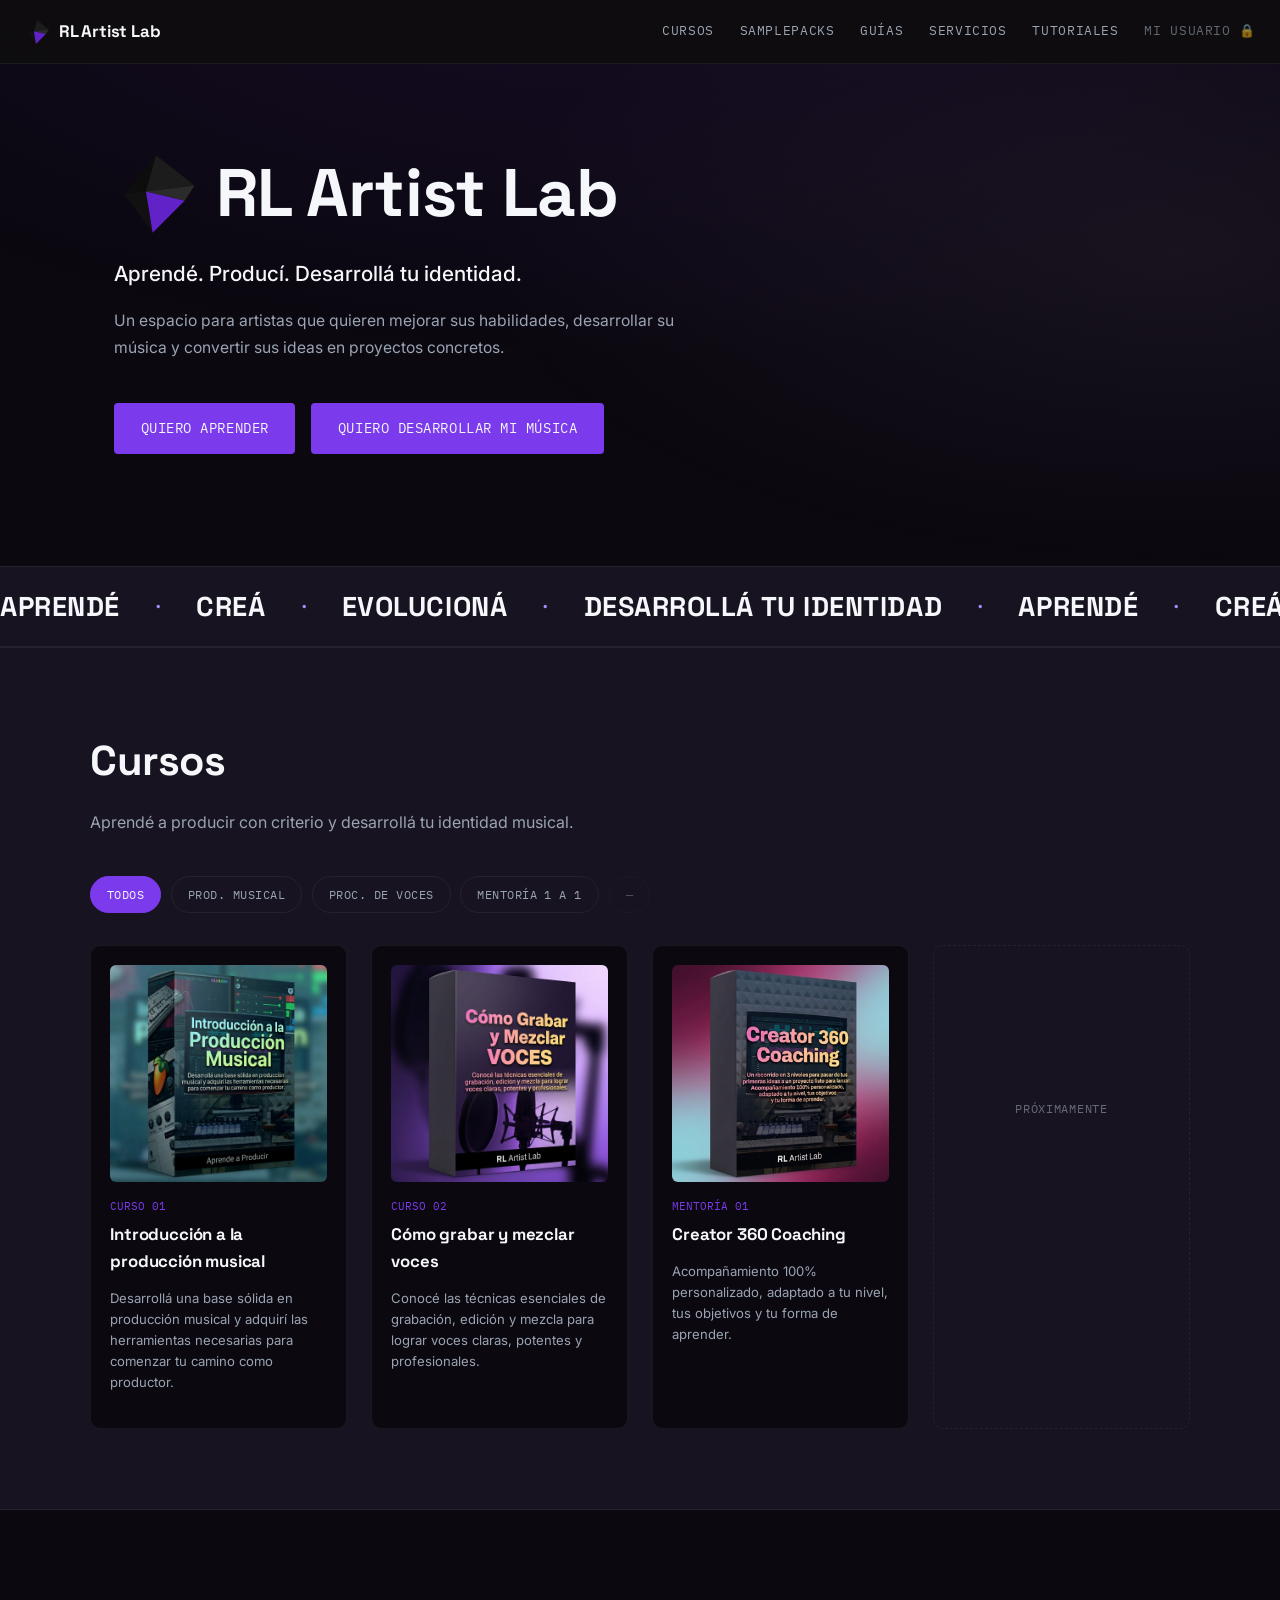
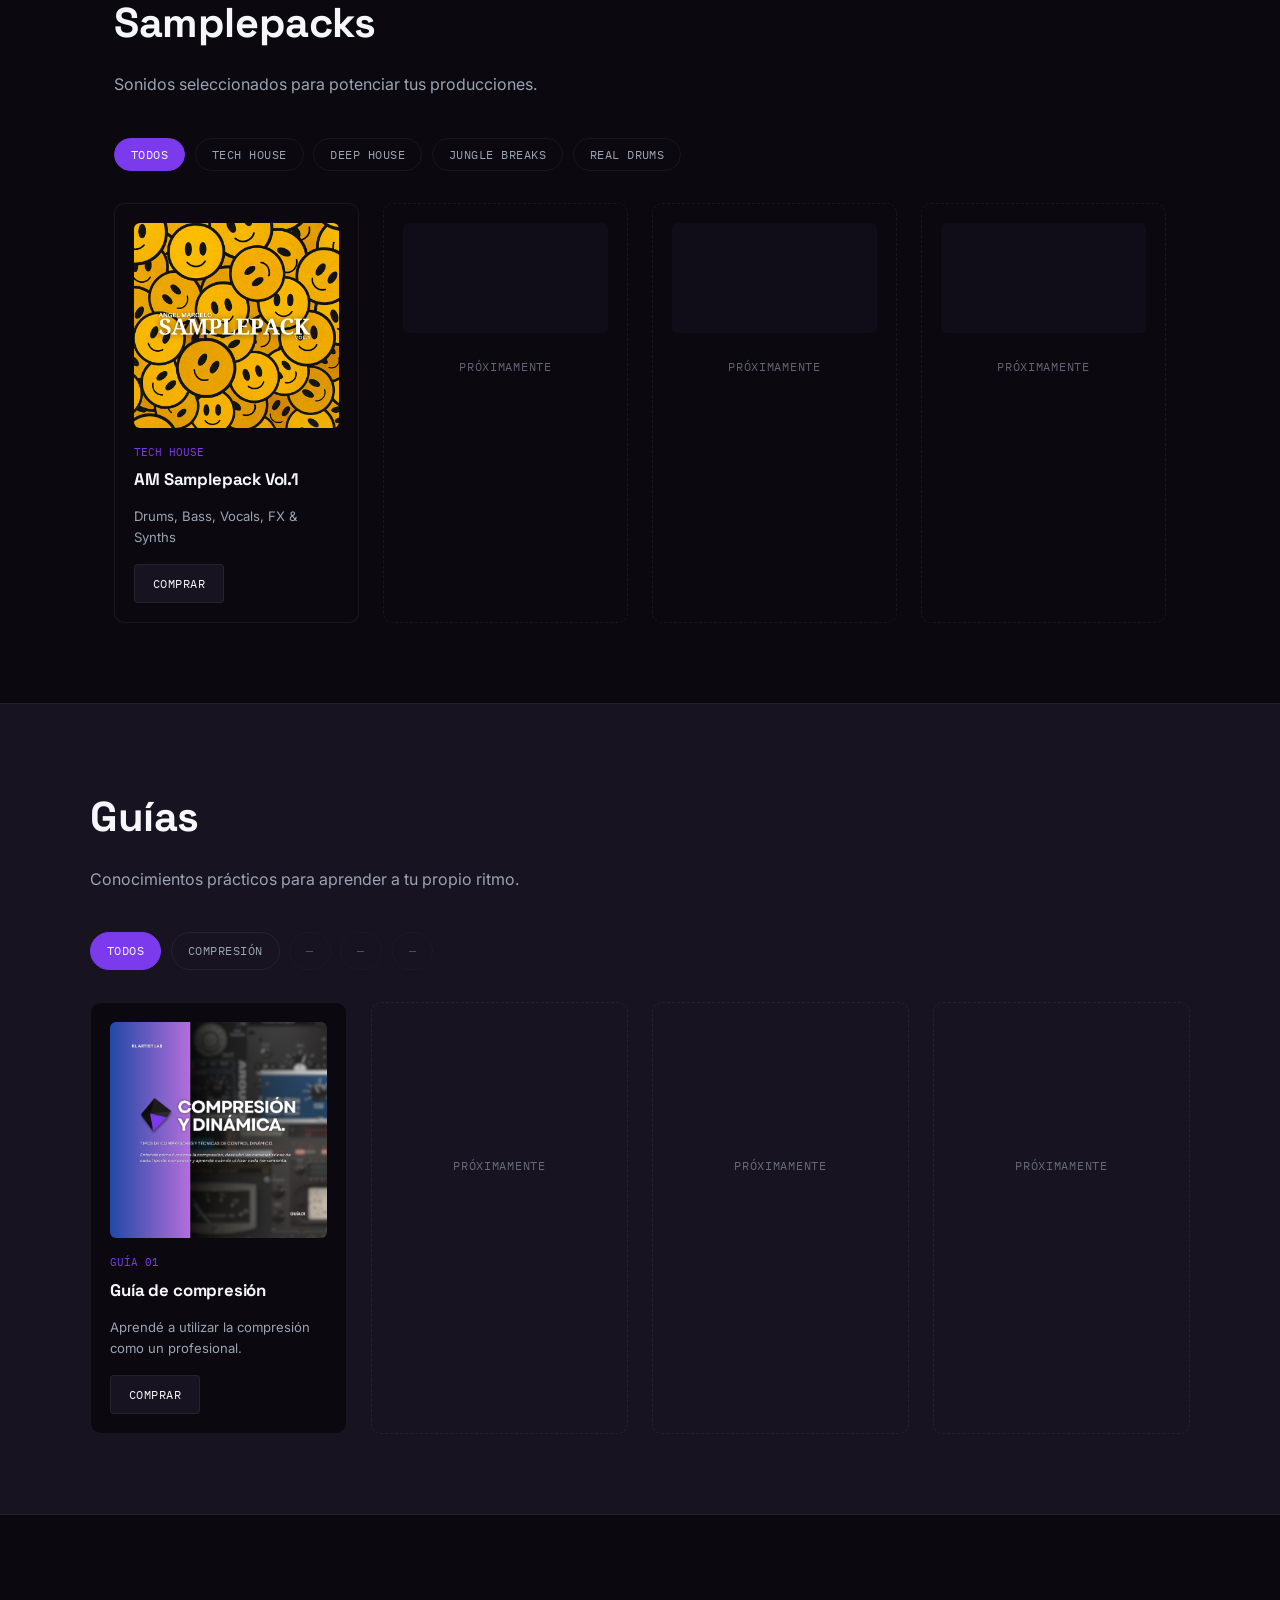
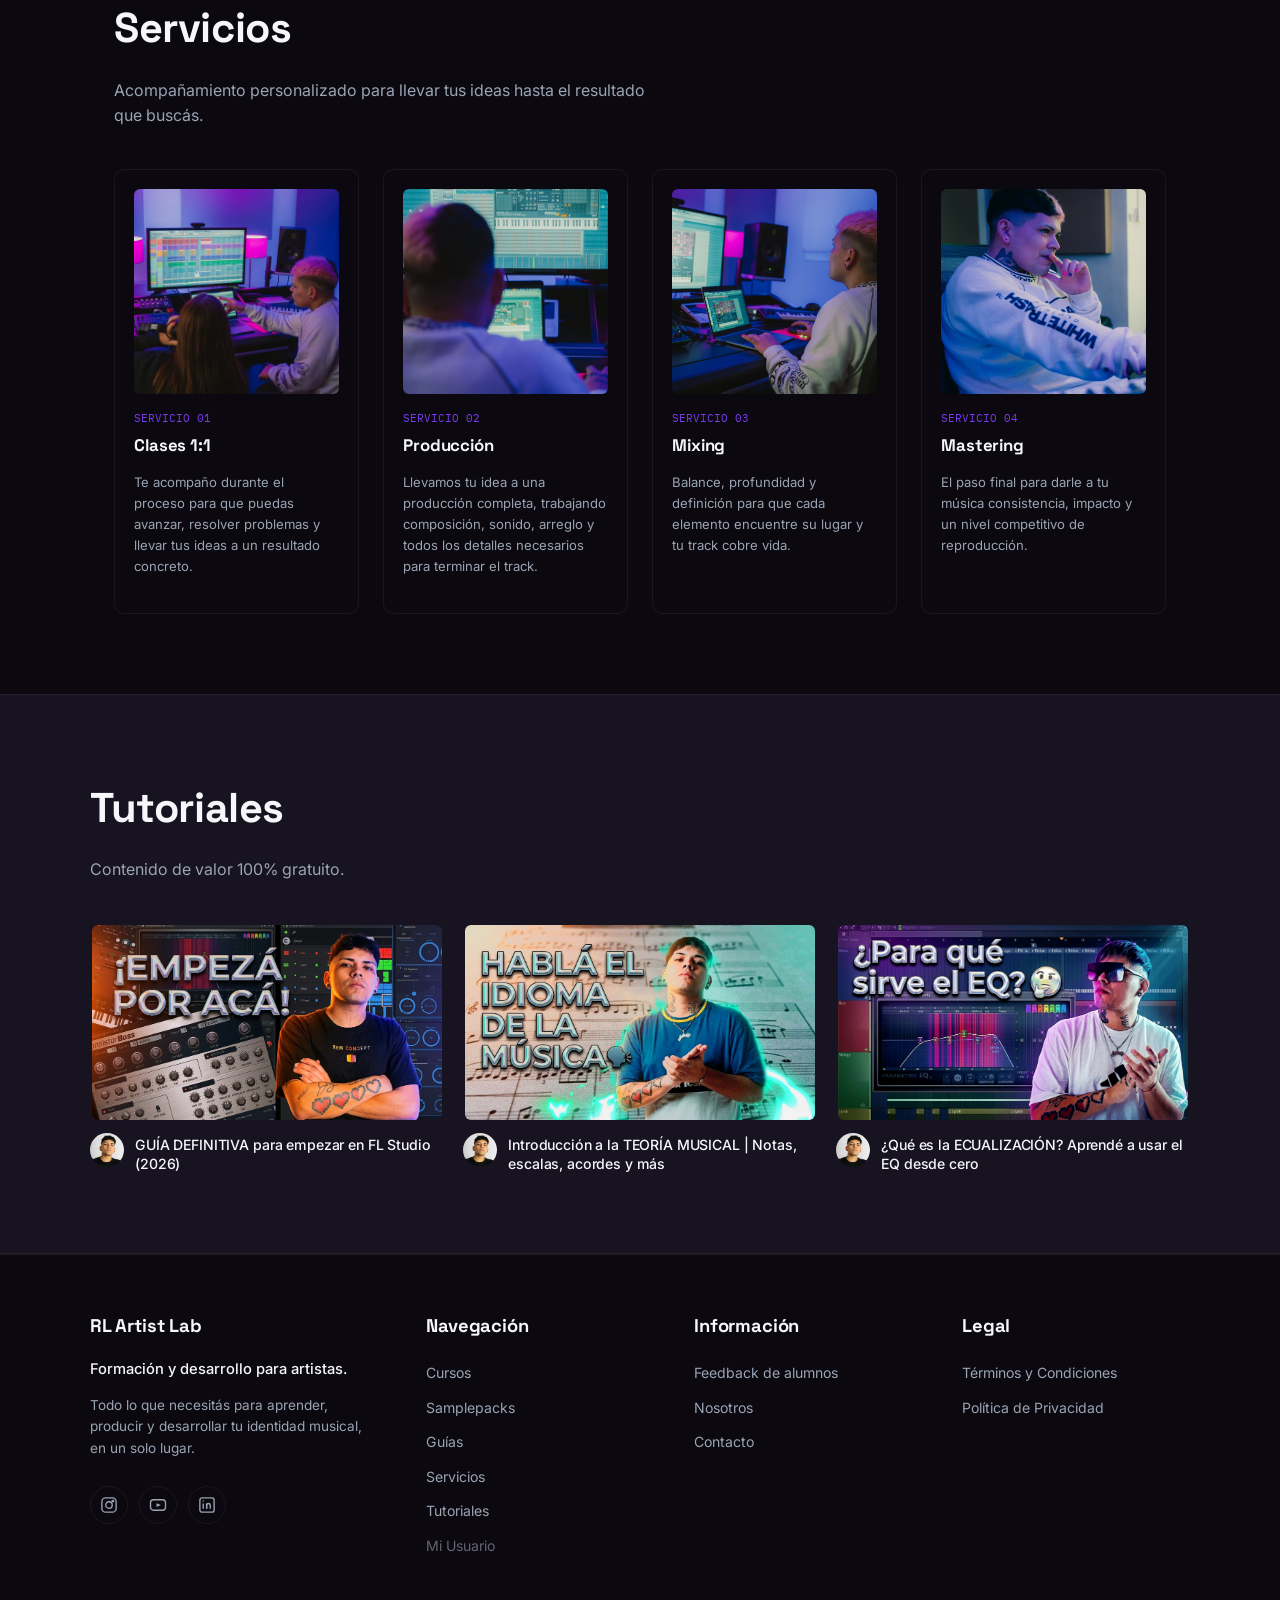
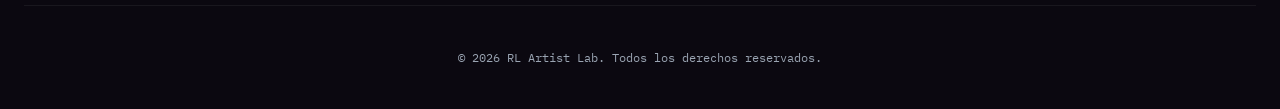
==== commit 64724a1c: "Agregar cinta de texto infinita debajo del Hero" ====
--- a/index.html
+++ b/index.html
@@ -161,6 +161,20 @@
     </div>
   </section>
 
+  <!-- CINTA DE TEXTO -->
+  <div class="marquee" aria-hidden="true">
+    <div class="marquee-track">
+      <span class="marquee-item">APRENDÉ</span><span class="marquee-dot">·</span>
+      <span class="marquee-item">CREÁ</span><span class="marquee-dot">·</span>
+      <span class="marquee-item">EVOLUCIONÁ</span><span class="marquee-dot">·</span>
+      <span class="marquee-item">DESARROLLÁ TU IDENTIDAD</span><span class="marquee-dot">·</span>
+      <span class="marquee-item">APRENDÉ</span><span class="marquee-dot">·</span>
+      <span class="marquee-item">CREÁ</span><span class="marquee-dot">·</span>
+      <span class="marquee-item">EVOLUCIONÁ</span><span class="marquee-dot">·</span>
+      <span class="marquee-item">DESARROLLÁ TU IDENTIDAD</span><span class="marquee-dot">·</span>
+    </div>
+  </div>
+
   <!-- CURSOS -->
   <section id="cursos" class="section section-alt">
     <h2>Cursos</h2>
--- a/css/style.css
+++ b/css/style.css
@@ -204,6 +204,42 @@
 .btn-cta-compact {
   padding: 0.55rem 1.2rem;
   font-size: 0.72rem;
+}
+
+/* ============================================
+   CINTA DE TEXTO (MARQUEE)
+   ============================================ */
+.marquee {
+  overflow: hidden;
+  background: var(--surface);
+  border-top: 1px solid var(--line);
+  border-bottom: 1px solid var(--line);
+  padding: 1.1rem 0;
+}
+.marquee-track {
+  display: flex;
+  align-items: center;
+  width: max-content;
+  gap: 2.2rem;
+  animation: marquee-scroll 24s linear infinite;
+}
+.marquee:hover .marquee-track { animation-play-state: paused; }
+.marquee-item {
+  font-family: var(--font-display);
+  font-weight: 700;
+  font-size: clamp(1.05rem, 2.6vw, 1.7rem);
+  text-transform: uppercase;
+  letter-spacing: 0.02em;
+  color: var(--text);
+  white-space: nowrap;
+}
+.marquee-dot {
+  font-size: clamp(1.05rem, 2.6vw, 1.7rem);
+  color: var(--violet-light);
+}
+@keyframes marquee-scroll {
+  from { transform: translateX(0); }
+  to { transform: translateX(-50%); }
 }
 
 .hero-cta {
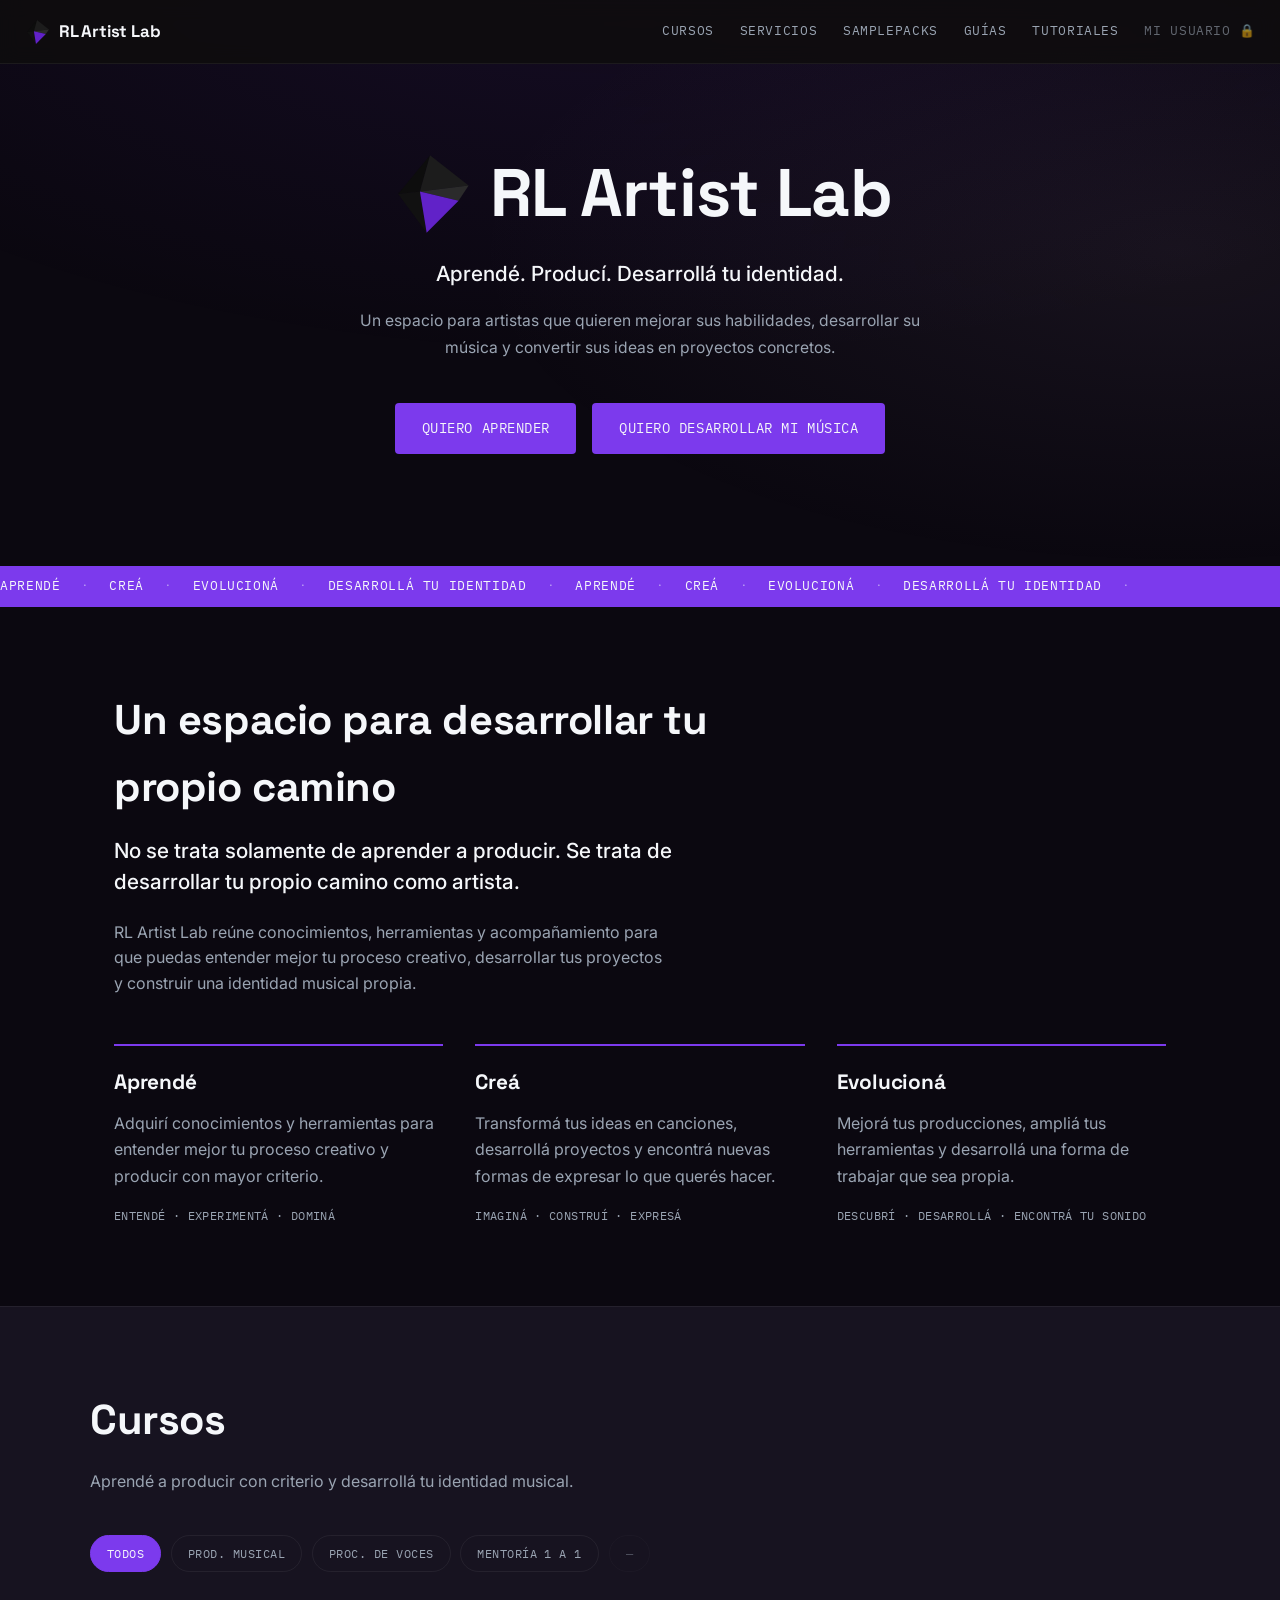
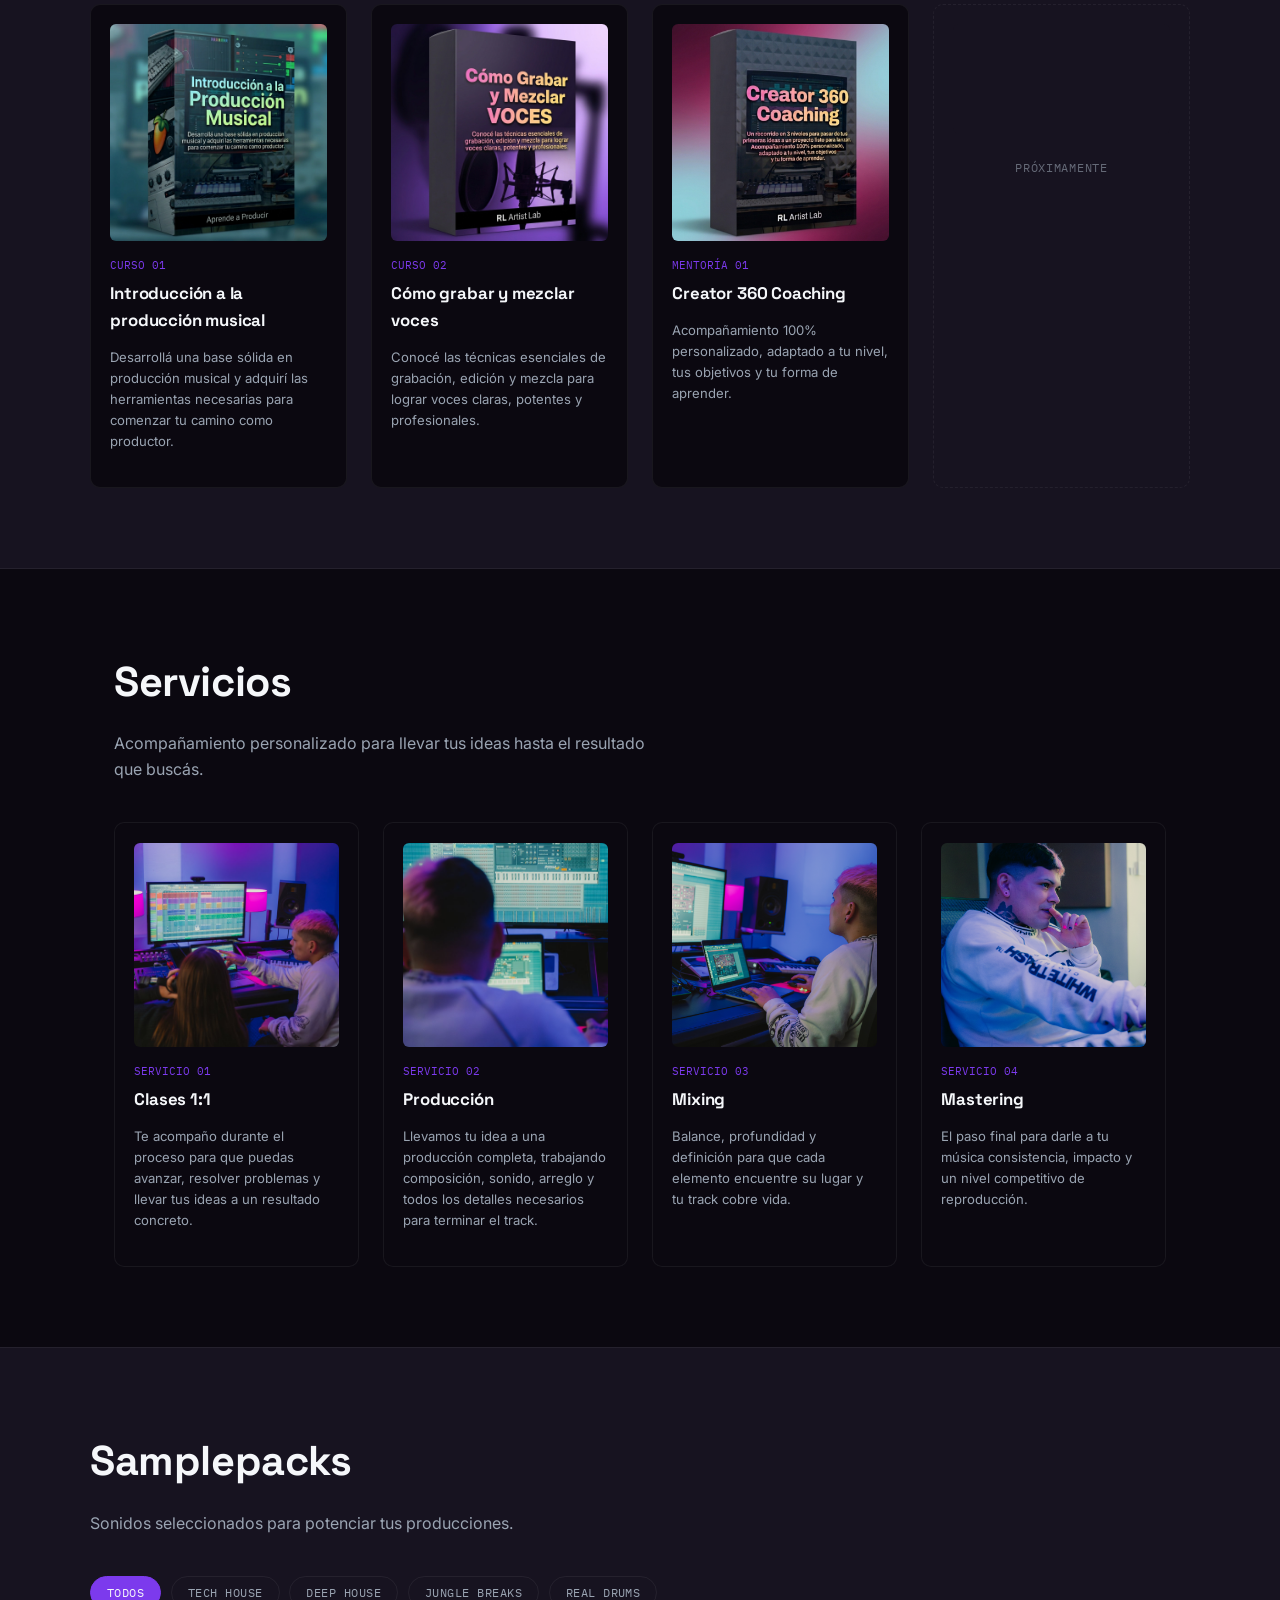
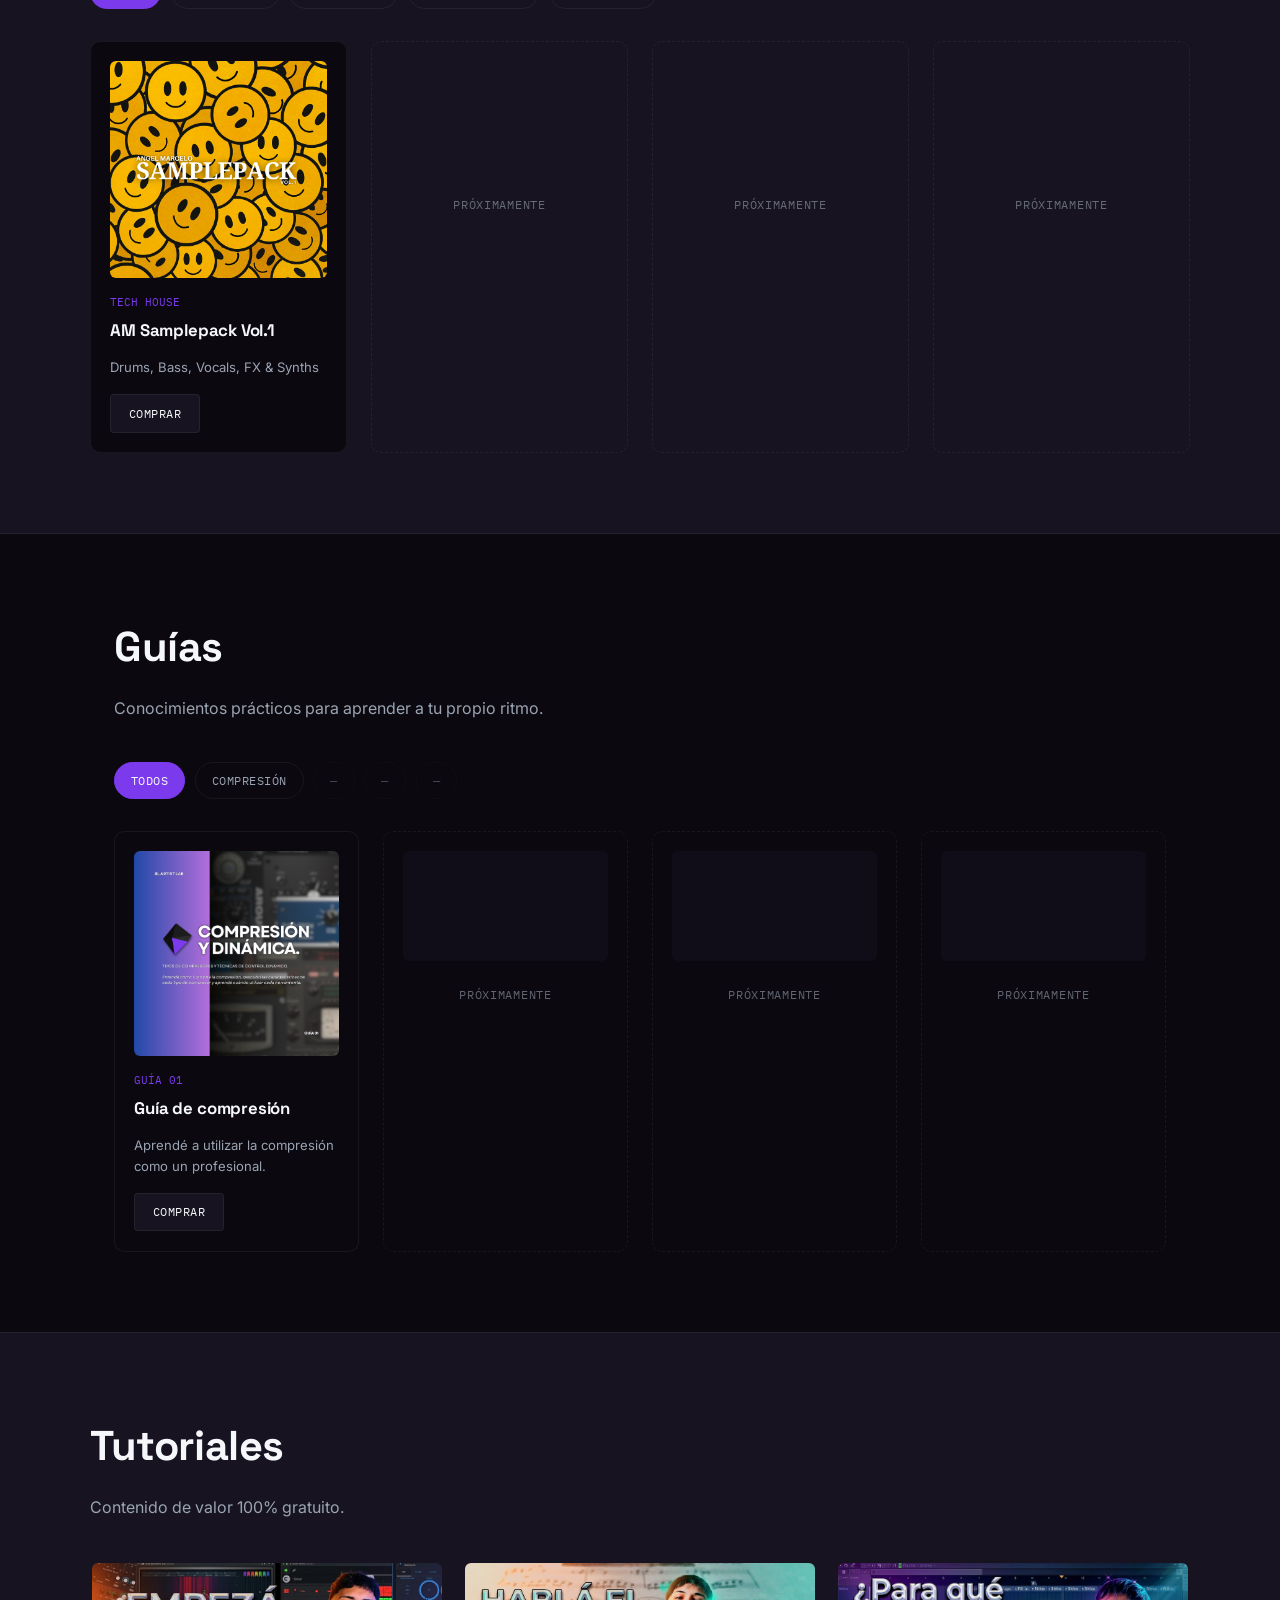
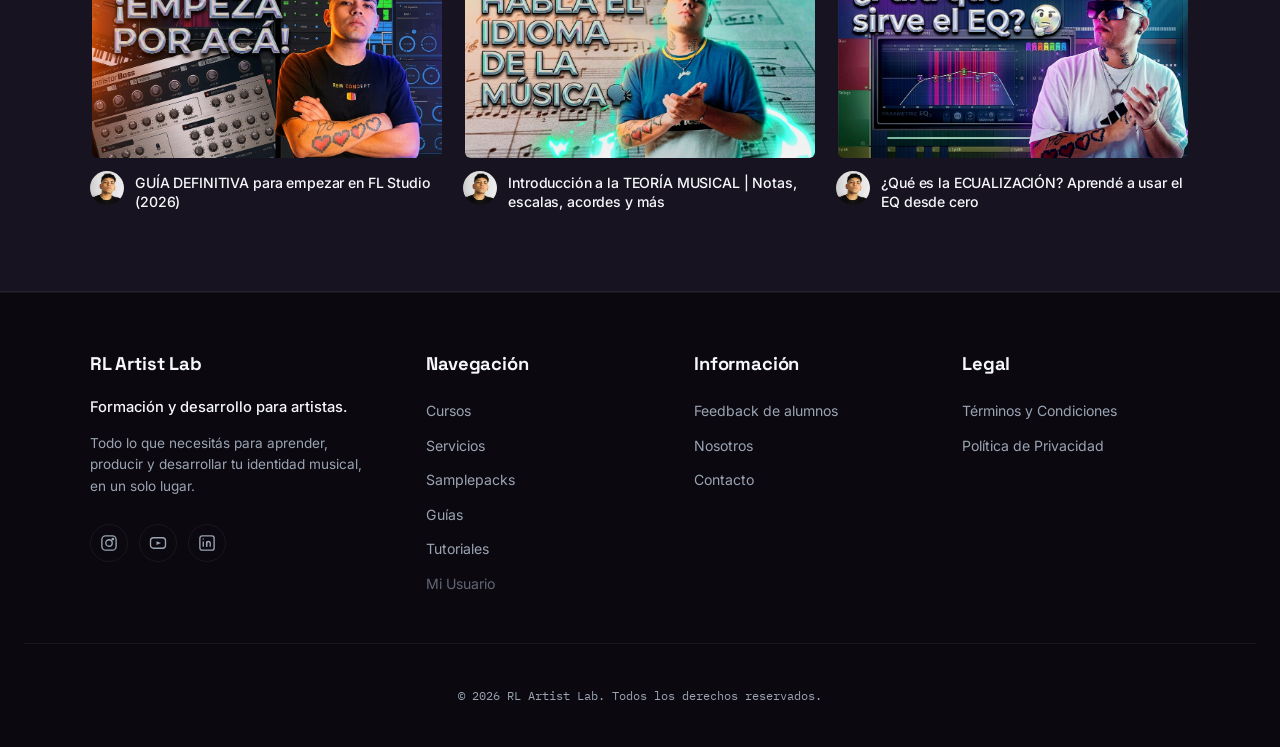
==== commit de4c7be5: "Agregar seccion Filosofia y reordenar secciones (Cursos, Servicios, Samplepacks, Guias, Tutoriales)" ====
--- a/index.html
+++ b/index.html
@@ -130,9 +130,9 @@
   </button>
   <nav class="site-nav" id="siteNav">
     <a href="#cursos">Cursos</a>
+    <a href="#servicios">Servicios</a>
     <a href="#samples">Samplepacks</a>
     <a href="#guias">Guías</a>
-    <a href="#servicios">Servicios</a>
     <a href="#tutoriales">Tutoriales</a>
     <a href="#" class="nav-locked" title="Próximamente">Mi Usuario 🔒</a>
   </nav>
@@ -175,6 +175,33 @@
     </div>
   </div>
 
+  <!-- FILOSOFÍA -->
+  <section id="filosofia" class="section">
+    <div class="philosophy-intro">
+      <h2>Un espacio para desarrollar tu propio camino</h2>
+      <p class="philosophy-lead">No se trata solamente de aprender a producir. Se trata de desarrollar tu propio camino como artista.</p>
+      <p class="section-intro">RL Artist Lab reúne conocimientos, herramientas y acompañamiento para que puedas entender mejor tu proceso creativo, desarrollar tus proyectos y construir una identidad musical propia.</p>
+    </div>
+
+    <div class="philosophy-grid">
+      <div class="philosophy-card">
+        <h3>Aprendé</h3>
+        <p>Adquirí conocimientos y herramientas para entender mejor tu proceso creativo y producir con mayor criterio.</p>
+        <p class="philosophy-tags">Entendé · Experimentá · Dominá</p>
+      </div>
+      <div class="philosophy-card">
+        <h3>Creá</h3>
+        <p>Transformá tus ideas en canciones, desarrollá proyectos y encontrá nuevas formas de expresar lo que querés hacer.</p>
+        <p class="philosophy-tags">Imaginá · Construí · Expresá</p>
+      </div>
+      <div class="philosophy-card">
+        <h3>Evolucioná</h3>
+        <p>Mejorá tus producciones, ampliá tus herramientas y desarrollá una forma de trabajar que sea propia.</p>
+        <p class="philosophy-tags">Descubrí · Desarrollá · Encontrá tu sonido</p>
+      </div>
+    </div>
+  </section>
+
   <!-- CURSOS -->
   <section id="cursos" class="section section-alt">
     <h2>Cursos</h2>
@@ -223,8 +250,49 @@
     </div>
   </section>
 
+  <!-- SERVICIOS -->
+  <section id="servicios" class="section">
+    <h2>Servicios</h2>
+    <p class="section-intro">Acompañamiento personalizado para llevar tus ideas hasta el resultado que buscás.</p>
+
+    <div class="pack-grid">
+      <a href="servicio-clases-1a1.html" class="pack-card pack-card-link">
+        <div class="pack-art pack-art-real">
+          <img src="img/servicio-clases-1a1.jpg" alt="Clases 1:1" loading="lazy">
+        </div>
+        <p class="pack-genre">Servicio 01</p>
+        <h3>Clases 1:1</h3>
+        <p class="pack-meta">Te acompaño durante el proceso para que puedas avanzar, resolver problemas y llevar tus ideas a un resultado concreto.</p>
+      </a>
+      <a href="servicio-produccion.html" class="pack-card pack-card-link">
+        <div class="pack-art pack-art-real">
+          <img src="img/servicio-produccion.jpg" alt="Producción" loading="lazy">
+        </div>
+        <p class="pack-genre">Servicio 02</p>
+        <h3>Producción</h3>
+        <p class="pack-meta">Llevamos tu idea a una producción completa, trabajando composición, sonido, arreglo y todos los detalles necesarios para terminar el track.</p>
+      </a>
+      <a href="servicio-mixing.html" class="pack-card pack-card-link">
+        <div class="pack-art pack-art-real">
+          <img src="img/servicio-mixing.jpg" alt="Mixing" loading="lazy">
+        </div>
+        <p class="pack-genre">Servicio 03</p>
+        <h3>Mixing</h3>
+        <p class="pack-meta">Balance, profundidad y definición para que cada elemento encuentre su lugar y tu track cobre vida.</p>
+      </a>
+      <a href="servicio-mastering.html" class="pack-card pack-card-link">
+        <div class="pack-art pack-art-real">
+          <img src="img/servicio-mastering.jpg" alt="Mastering" loading="lazy">
+        </div>
+        <p class="pack-genre">Servicio 04</p>
+        <h3>Mastering</h3>
+        <p class="pack-meta">El paso final para darle a tu música consistencia, impacto y un nivel competitivo de reproducción.</p>
+      </a>
+    </div>
+  </section>
+
   <!-- SAMPLEPACKS -->
-  <section id="samples" class="section">
+  <section id="samples" class="section section-alt">
     <h2>Samplepacks</h2>
     <p class="section-intro">Sonidos seleccionados para potenciar tus producciones.</p>
 
@@ -268,7 +336,7 @@
   </section>
 
   <!-- GUÍAS -->
-  <section id="guias" class="section section-alt">
+  <section id="guias" class="section">
     <h2>Guías</h2>
     <p class="section-intro">Conocimientos prácticos para aprender a tu propio ritmo.</p>
 
@@ -307,47 +375,6 @@
         <div class="pack-art"></div>
         <p class="pack-coming">Próximamente</p>
       </article>
-    </div>
-  </section>
-
-  <!-- SERVICIOS -->
-  <section id="servicios" class="section">
-    <h2>Servicios</h2>
-    <p class="section-intro">Acompañamiento personalizado para llevar tus ideas hasta el resultado que buscás.</p>
-
-    <div class="pack-grid">
-      <a href="servicio-clases-1a1.html" class="pack-card pack-card-link">
-        <div class="pack-art pack-art-real">
-          <img src="img/servicio-clases-1a1.jpg" alt="Clases 1:1" loading="lazy">
-        </div>
-        <p class="pack-genre">Servicio 01</p>
-        <h3>Clases 1:1</h3>
-        <p class="pack-meta">Te acompaño durante el proceso para que puedas avanzar, resolver problemas y llevar tus ideas a un resultado concreto.</p>
-      </a>
-      <a href="servicio-produccion.html" class="pack-card pack-card-link">
-        <div class="pack-art pack-art-real">
-          <img src="img/servicio-produccion.jpg" alt="Producción" loading="lazy">
-        </div>
-        <p class="pack-genre">Servicio 02</p>
-        <h3>Producción</h3>
-        <p class="pack-meta">Llevamos tu idea a una producción completa, trabajando composición, sonido, arreglo y todos los detalles necesarios para terminar el track.</p>
-      </a>
-      <a href="servicio-mixing.html" class="pack-card pack-card-link">
-        <div class="pack-art pack-art-real">
-          <img src="img/servicio-mixing.jpg" alt="Mixing" loading="lazy">
-        </div>
-        <p class="pack-genre">Servicio 03</p>
-        <h3>Mixing</h3>
-        <p class="pack-meta">Balance, profundidad y definición para que cada elemento encuentre su lugar y tu track cobre vida.</p>
-      </a>
-      <a href="servicio-mastering.html" class="pack-card pack-card-link">
-        <div class="pack-art pack-art-real">
-          <img src="img/servicio-mastering.jpg" alt="Mastering" loading="lazy">
-        </div>
-        <p class="pack-genre">Servicio 04</p>
-        <h3>Mastering</h3>
-        <p class="pack-meta">El paso final para darle a tu música consistencia, impacto y un nivel competitivo de reproducción.</p>
-      </a>
     </div>
   </section>
 
@@ -414,9 +441,9 @@
       <h3>Navegación</h3>
       <nav aria-label="Navegación del footer">
         <a href="#cursos">Cursos</a>
+        <a href="#servicios">Servicios</a>
         <a href="#samples">Samplepacks</a>
         <a href="#guias">Guías</a>
-        <a href="#servicios">Servicios</a>
         <a href="#tutoriales">Tutoriales</a>
         <a href="#" class="nav-locked" title="Próximamente">Mi Usuario</a>
       </nav>
--- a/css/style.css
+++ b/css/style.css
@@ -156,12 +156,16 @@
   max-width: var(--max-w);
   margin: 0 auto;
   padding: 5.5rem 1.5rem 4rem;
-  text-align: left;
+  text-align: center;
+  display: flex;
+  flex-direction: column;
+  align-items: center;
 }
 
 .hero h1 {
   display: flex;
   align-items: center;
+  justify-content: center;
   gap: 1.1rem;
   flex-wrap: wrap;
   line-height: 0.95;
@@ -184,19 +188,19 @@
 
 .hero-sub {
   max-width: 50ch;
+  margin: 0 auto 1rem;
   color: var(--text);
   font-size: clamp(1.1rem, 2vw, 1.3rem);
   font-weight: 500;
   line-height: 1.55;
-  margin-bottom: 1rem;
 }
 
 .hero-info {
   max-width: 58ch;
+  margin: 0 auto 2.6rem;
   color: var(--text-dim);
   font-size: 0.98rem;
   line-height: 1.75;
-  margin: 0 0 2.6rem;
 }
 
 .hero-cta-compact { margin-bottom: 1rem; }
@@ -211,31 +215,28 @@
    ============================================ */
 .marquee {
   overflow: hidden;
-  background: var(--surface);
-  border-top: 1px solid var(--line);
-  border-bottom: 1px solid var(--line);
-  padding: 1.1rem 0;
+  background: var(--violet);
+  padding: 0.65rem 0;
 }
 .marquee-track {
   display: flex;
   align-items: center;
   width: max-content;
-  gap: 2.2rem;
+  gap: 1.4rem;
   animation: marquee-scroll 24s linear infinite;
 }
 .marquee:hover .marquee-track { animation-play-state: paused; }
 .marquee-item {
-  font-family: var(--font-display);
-  font-weight: 700;
-  font-size: clamp(1.05rem, 2.6vw, 1.7rem);
+  font-family: var(--font-mono);
+  font-size: 0.8rem;
   text-transform: uppercase;
-  letter-spacing: 0.02em;
-  color: var(--text);
+  letter-spacing: 0.05em;
+  color: #f5f7fa;
   white-space: nowrap;
 }
 .marquee-dot {
-  font-size: clamp(1.05rem, 2.6vw, 1.7rem);
-  color: var(--violet-light);
+  font-size: 0.8rem;
+  color: rgba(245, 247, 250, 0.55);
 }
 @keyframes marquee-scroll {
   from { transform: translateX(0); }
@@ -246,6 +247,7 @@
   display: flex;
   gap: 1rem;
   flex-wrap: wrap;
+  justify-content: center;
   margin-bottom: 3rem;
 }
 
@@ -392,6 +394,49 @@
   font-size: 0.78rem;
   color: var(--text-dim);
   margin-top: 1.2rem;
+}
+
+/* ============================================
+   FILOSOFÍA
+   ============================================ */
+.philosophy-intro {
+  max-width: 65ch;
+  margin-bottom: 3rem;
+}
+.philosophy-lead {
+  color: var(--text);
+  font-size: clamp(1.1rem, 2vw, 1.3rem);
+  font-weight: 500;
+  line-height: 1.5;
+  margin: 0.9rem 0 1.4rem;
+}
+.philosophy-intro .section-intro { margin-bottom: 0; }
+
+.philosophy-grid {
+  display: grid;
+  grid-template-columns: repeat(auto-fit, minmax(240px, 1fr));
+  gap: 2rem;
+}
+.philosophy-card {
+  border-top: 2px solid var(--violet);
+  padding-top: 1.2rem;
+}
+.philosophy-card h3 {
+  font-size: 1.3rem;
+  margin-bottom: 0.7rem;
+}
+.philosophy-card p {
+  color: var(--text-dim);
+  line-height: 1.65;
+  margin: 0 0 1rem;
+}
+.philosophy-tags {
+  font-family: var(--font-mono);
+  font-size: 0.78rem;
+  text-transform: uppercase;
+  letter-spacing: 0.03em;
+  color: var(--violet-light);
+  margin: 0 !important;
 }
 
 /* ============================================
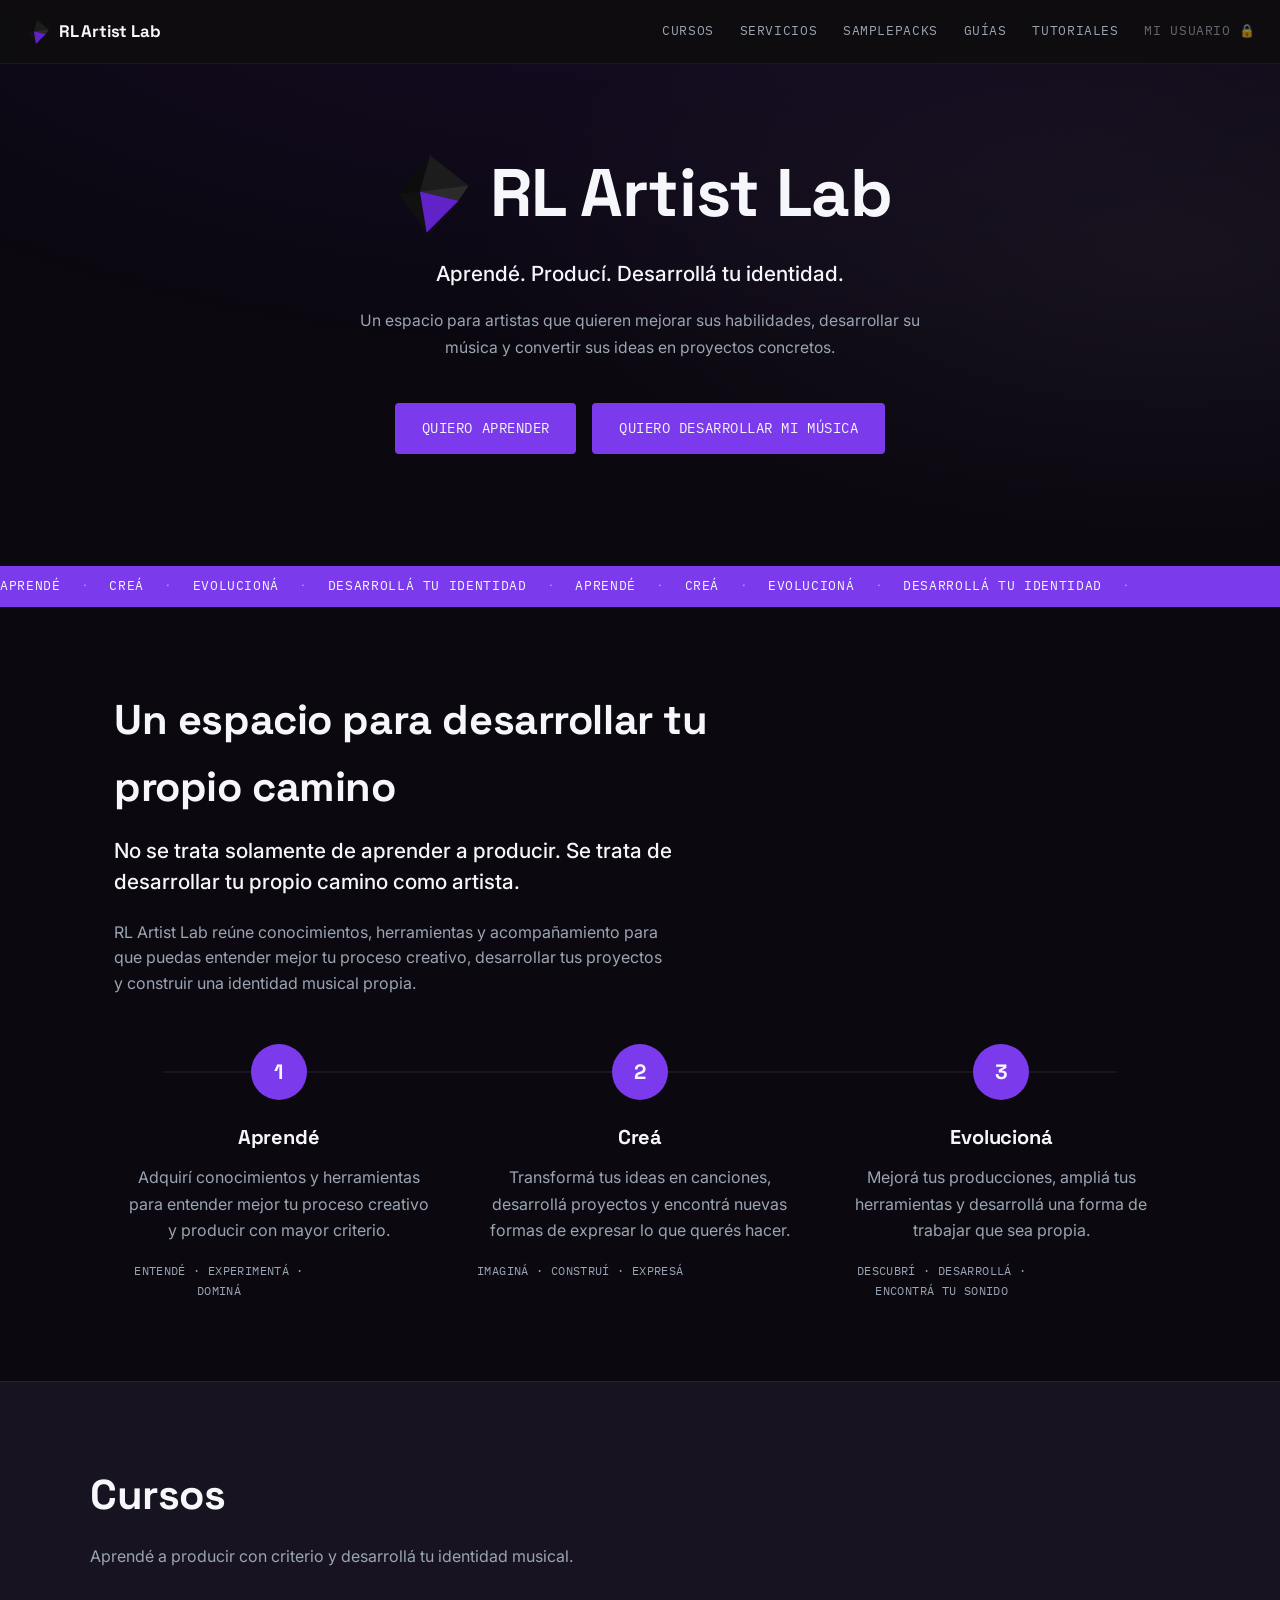
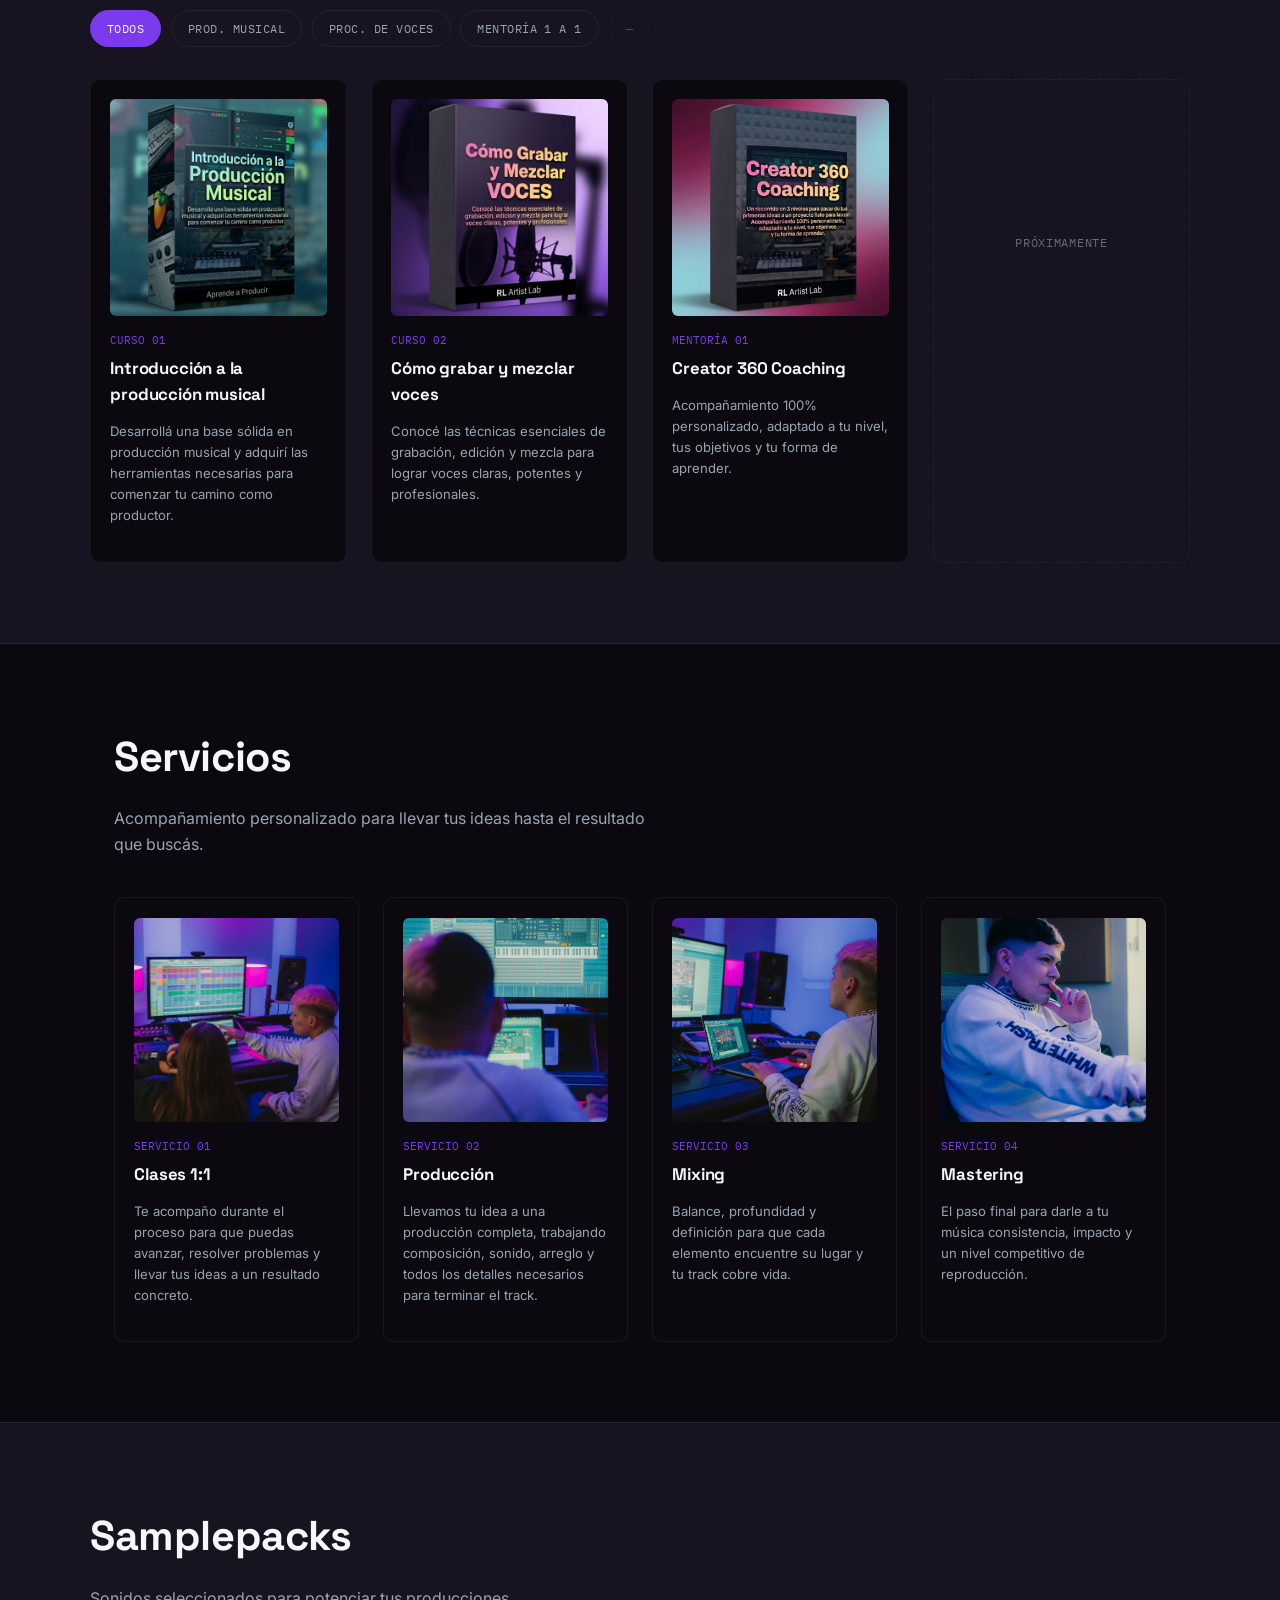
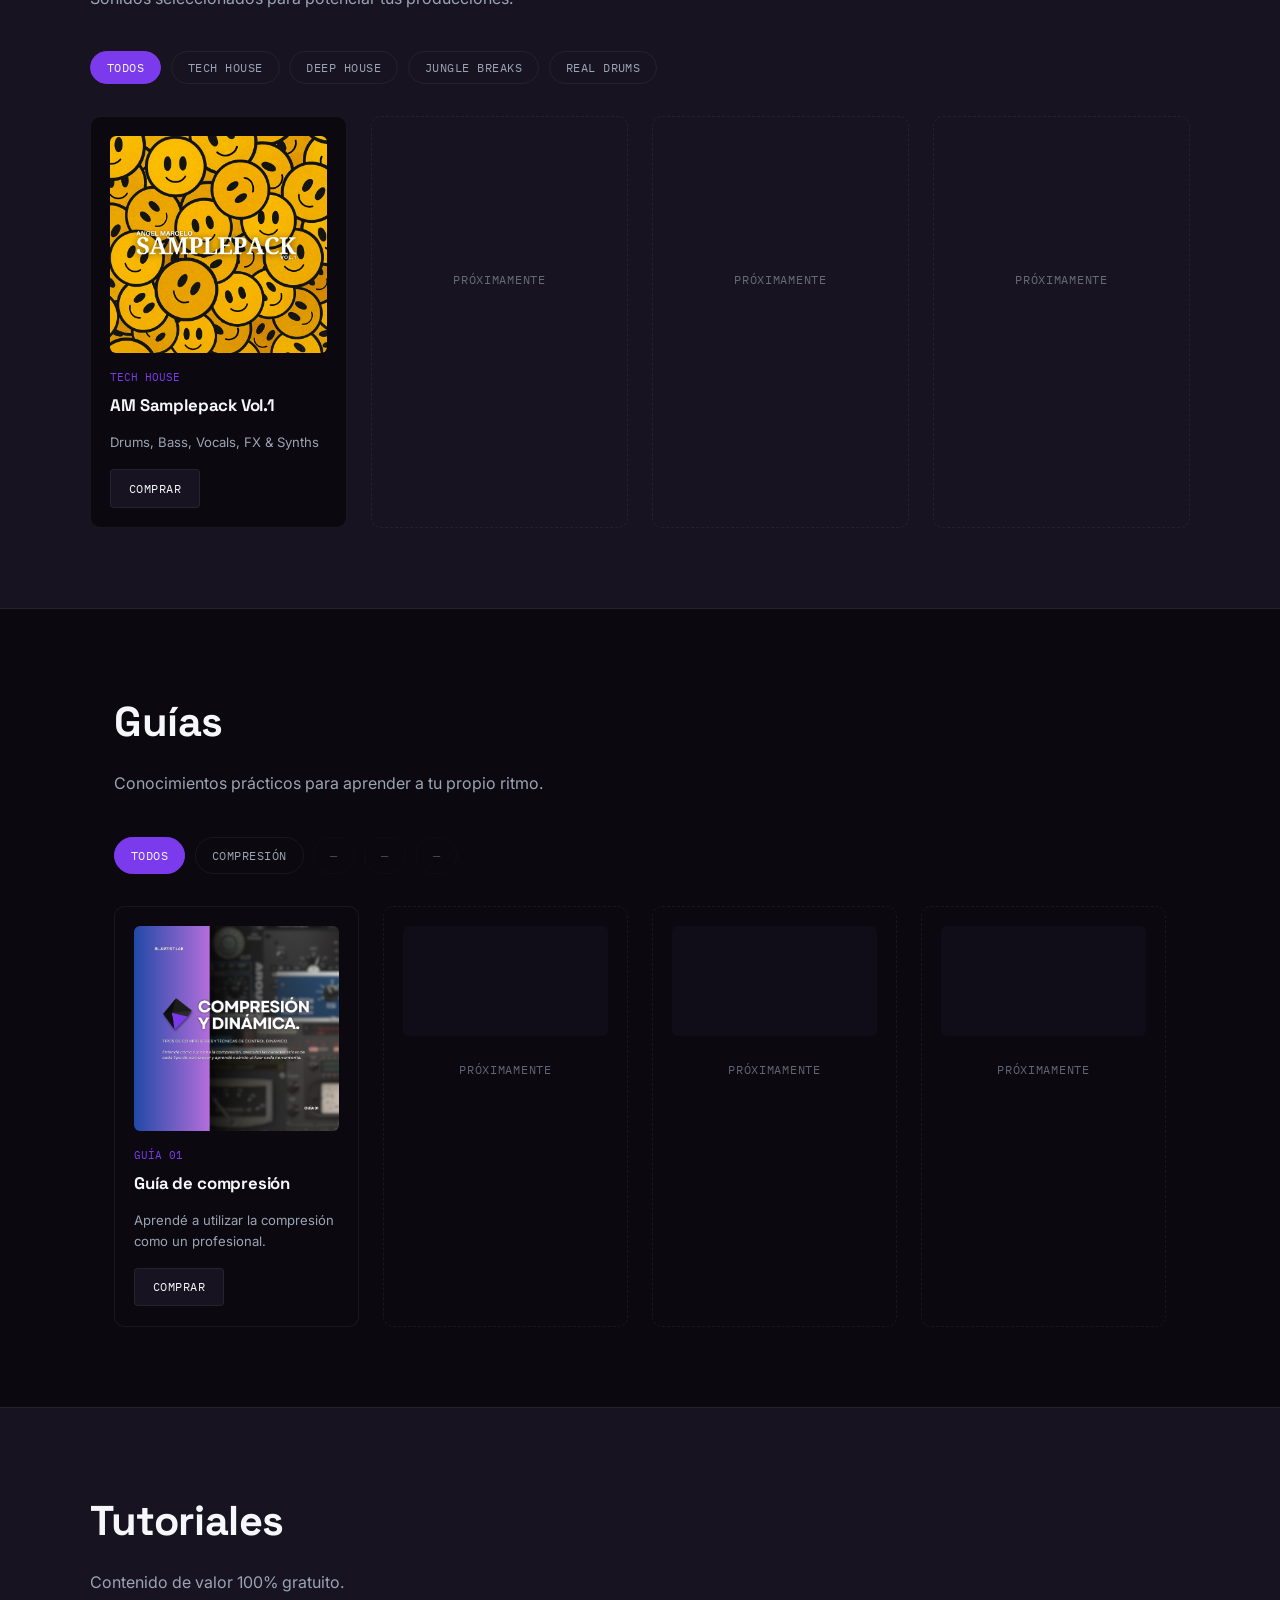
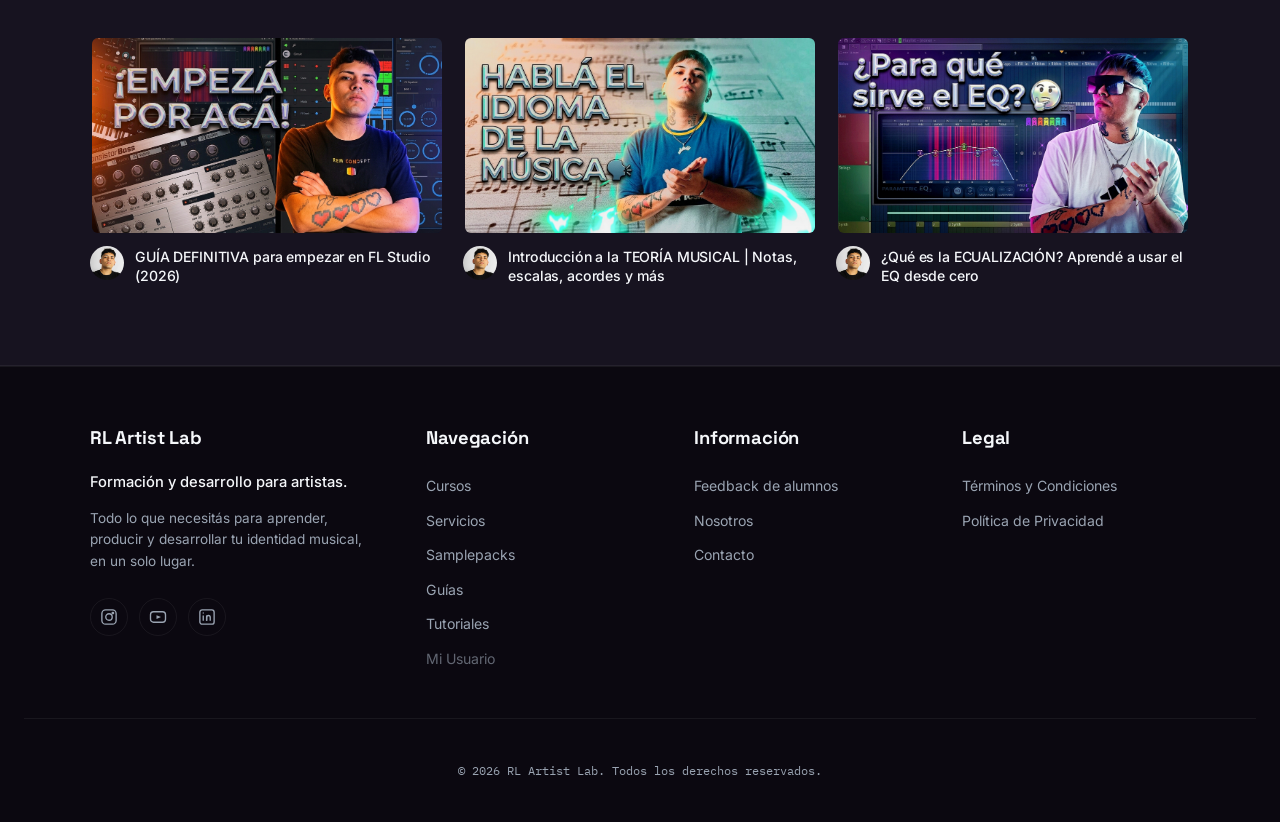
==== commit 3eb1b261: "Rediseñar seccion Filosofia como cadena de pasos numerados" ====
--- a/index.html
+++ b/index.html
@@ -183,18 +183,21 @@
       <p class="section-intro">RL Artist Lab reúne conocimientos, herramientas y acompañamiento para que puedas entender mejor tu proceso creativo, desarrollar tus proyectos y construir una identidad musical propia.</p>
     </div>
 
-    <div class="philosophy-grid">
-      <div class="philosophy-card">
+    <div class="philosophy-steps">
+      <div class="philosophy-step">
+        <div class="philosophy-step-num">1</div>
         <h3>Aprendé</h3>
         <p>Adquirí conocimientos y herramientas para entender mejor tu proceso creativo y producir con mayor criterio.</p>
         <p class="philosophy-tags">Entendé · Experimentá · Dominá</p>
       </div>
-      <div class="philosophy-card">
+      <div class="philosophy-step">
+        <div class="philosophy-step-num">2</div>
         <h3>Creá</h3>
         <p>Transformá tus ideas en canciones, desarrollá proyectos y encontrá nuevas formas de expresar lo que querés hacer.</p>
         <p class="philosophy-tags">Imaginá · Construí · Expresá</p>
       </div>
-      <div class="philosophy-card">
+      <div class="philosophy-step">
+        <div class="philosophy-step-num">3</div>
         <h3>Evolucioná</h3>
         <p>Mejorá tus producciones, ampliá tus herramientas y desarrollá una forma de trabajar que sea propia.</p>
         <p class="philosophy-tags">Descubrí · Desarrollá · Encontrá tu sonido</p>
--- a/css/style.css
+++ b/css/style.css
@@ -412,23 +412,52 @@
 }
 .philosophy-intro .section-intro { margin-bottom: 0; }
 
-.philosophy-grid {
-  display: grid;
-  grid-template-columns: repeat(auto-fit, minmax(240px, 1fr));
+.philosophy-steps {
+  position: relative;
+  display: flex;
+  align-items: flex-start;
+  justify-content: space-between;
   gap: 2rem;
 }
-.philosophy-card {
-  border-top: 2px solid var(--violet);
-  padding-top: 1.2rem;
-}
-.philosophy-card h3 {
+.philosophy-steps::before {
+  content: '';
+  position: absolute;
+  top: 27px;
+  left: calc(56px / 2 + 2%);
+  right: calc(56px / 2 + 2%);
+  height: 2px;
+  background: var(--line);
+  z-index: 0;
+}
+.philosophy-step {
+  position: relative;
+  z-index: 1;
+  flex: 1;
+  text-align: center;
+}
+.philosophy-step-num {
+  width: 56px;
+  height: 56px;
+  border-radius: 50%;
+  background: var(--violet);
+  color: #f5f7fa;
+  font-family: var(--font-display);
+  font-weight: 700;
   font-size: 1.3rem;
+  display: flex;
+  align-items: center;
+  justify-content: center;
+  margin: 0 auto 1.3rem;
+}
+.philosophy-step h3 {
+  font-size: 1.25rem;
   margin-bottom: 0.7rem;
 }
-.philosophy-card p {
+.philosophy-step p {
   color: var(--text-dim);
   line-height: 1.65;
-  margin: 0 0 1rem;
+  max-width: 30ch;
+  margin: 0 auto 1rem;
 }
 .philosophy-tags {
   font-family: var(--font-mono);
@@ -437,6 +466,15 @@
   letter-spacing: 0.03em;
   color: var(--violet-light);
   margin: 0 !important;
+}
+
+@media (max-width: 780px) {
+  .philosophy-steps {
+    flex-direction: column;
+    align-items: stretch;
+    gap: 2.6rem;
+  }
+  .philosophy-steps::before { display: none; }
 }
 
 /* ============================================
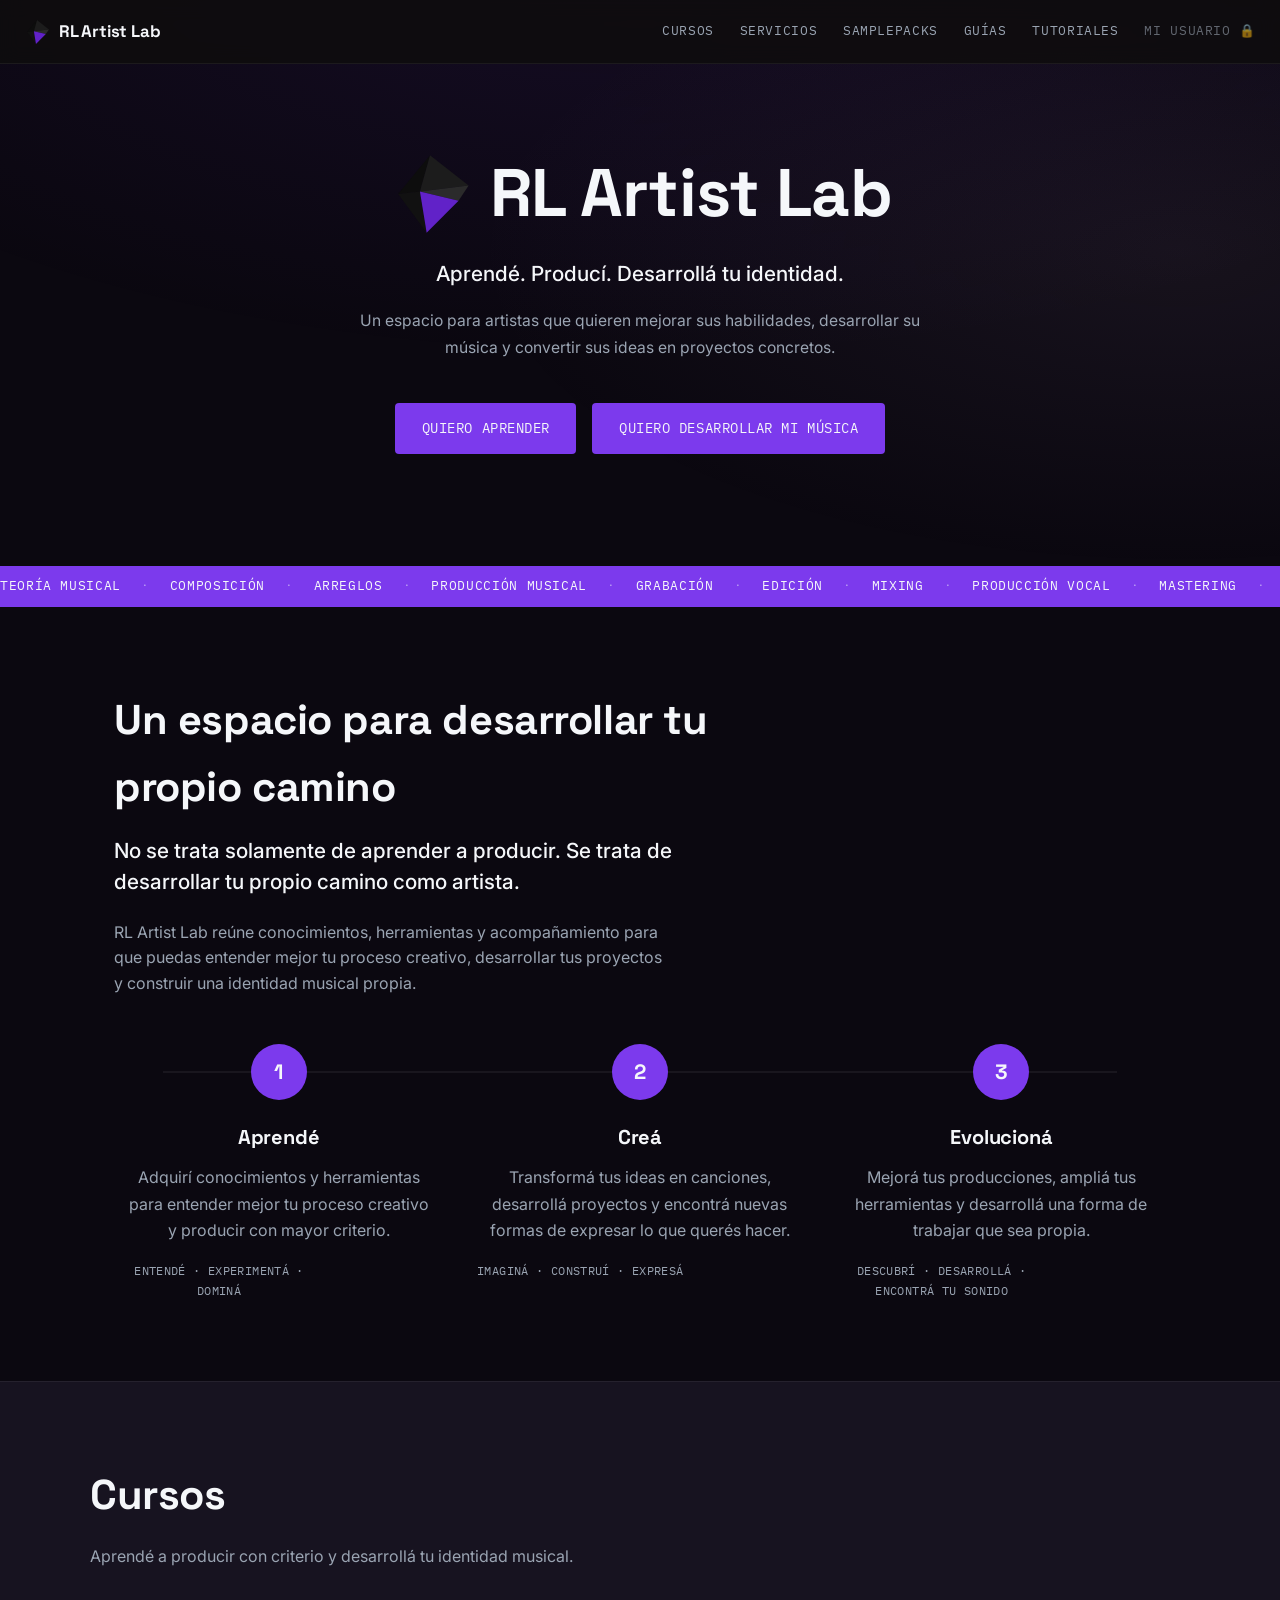
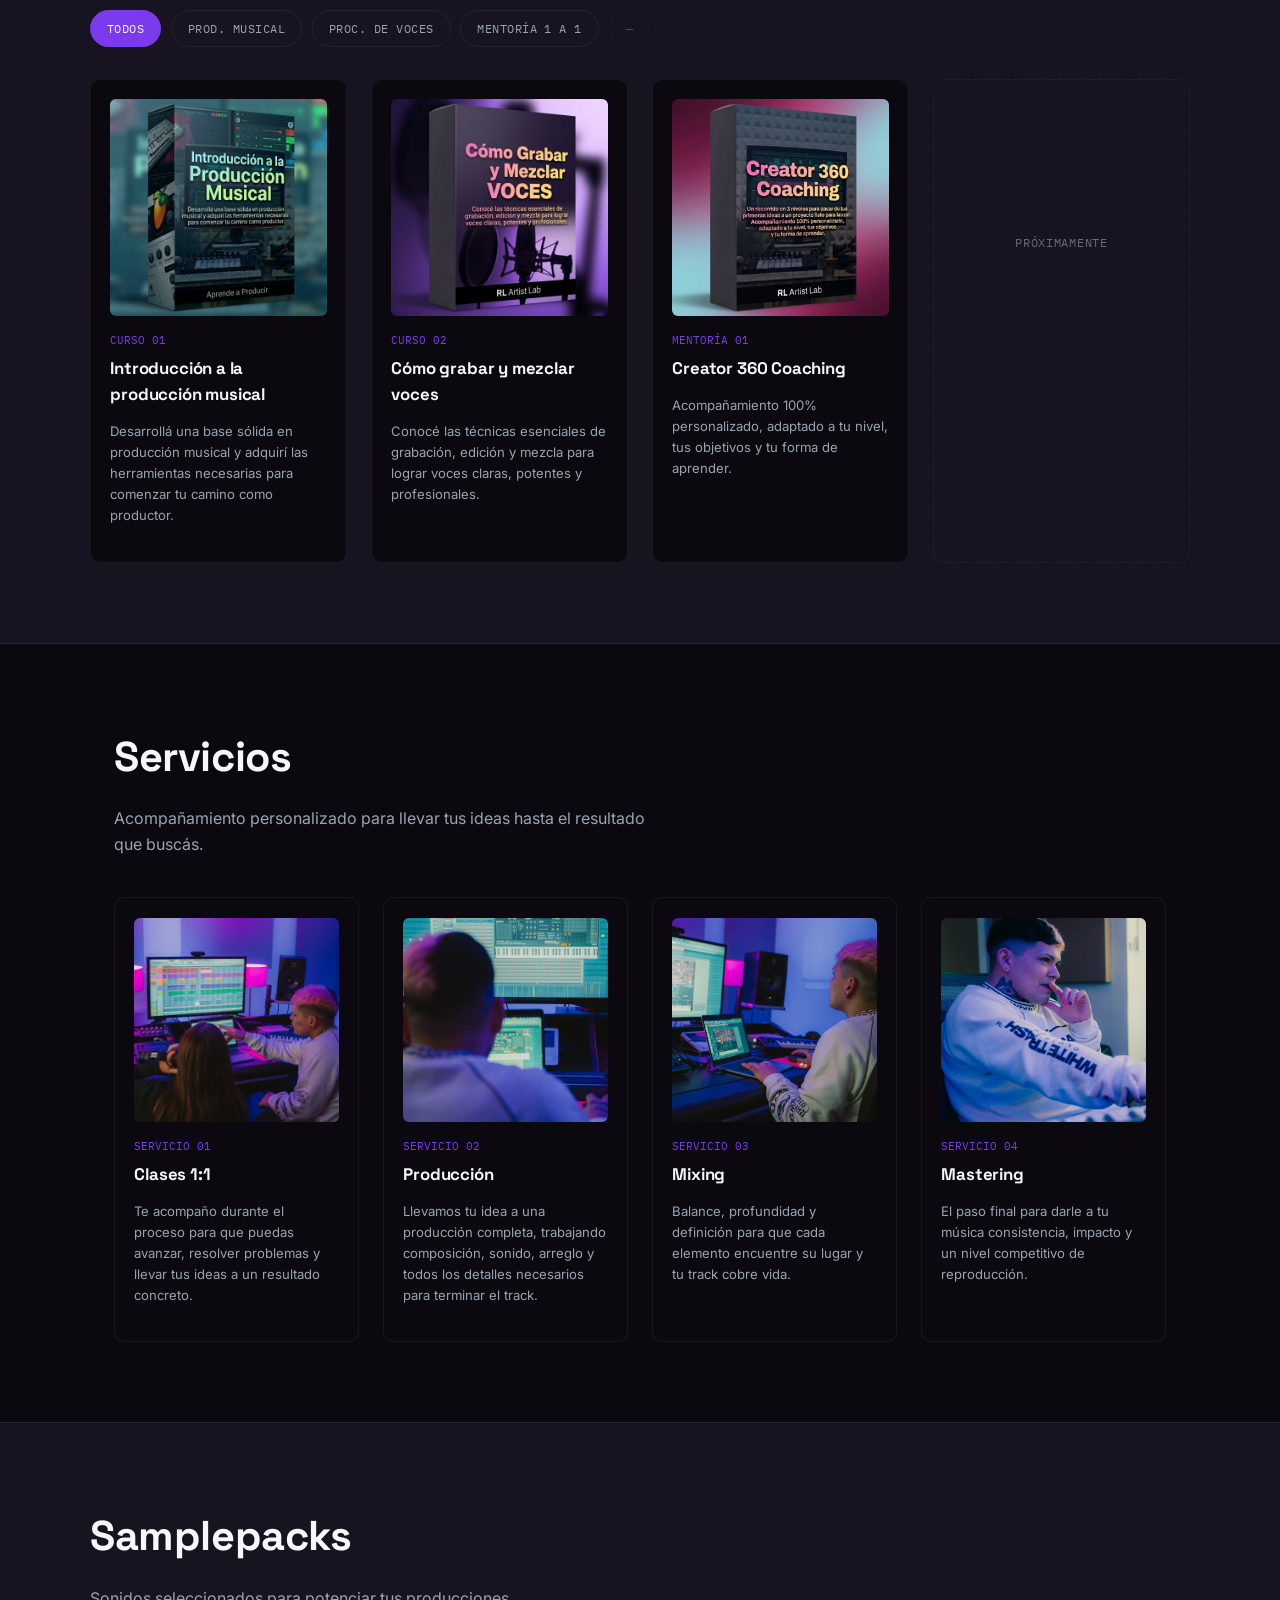
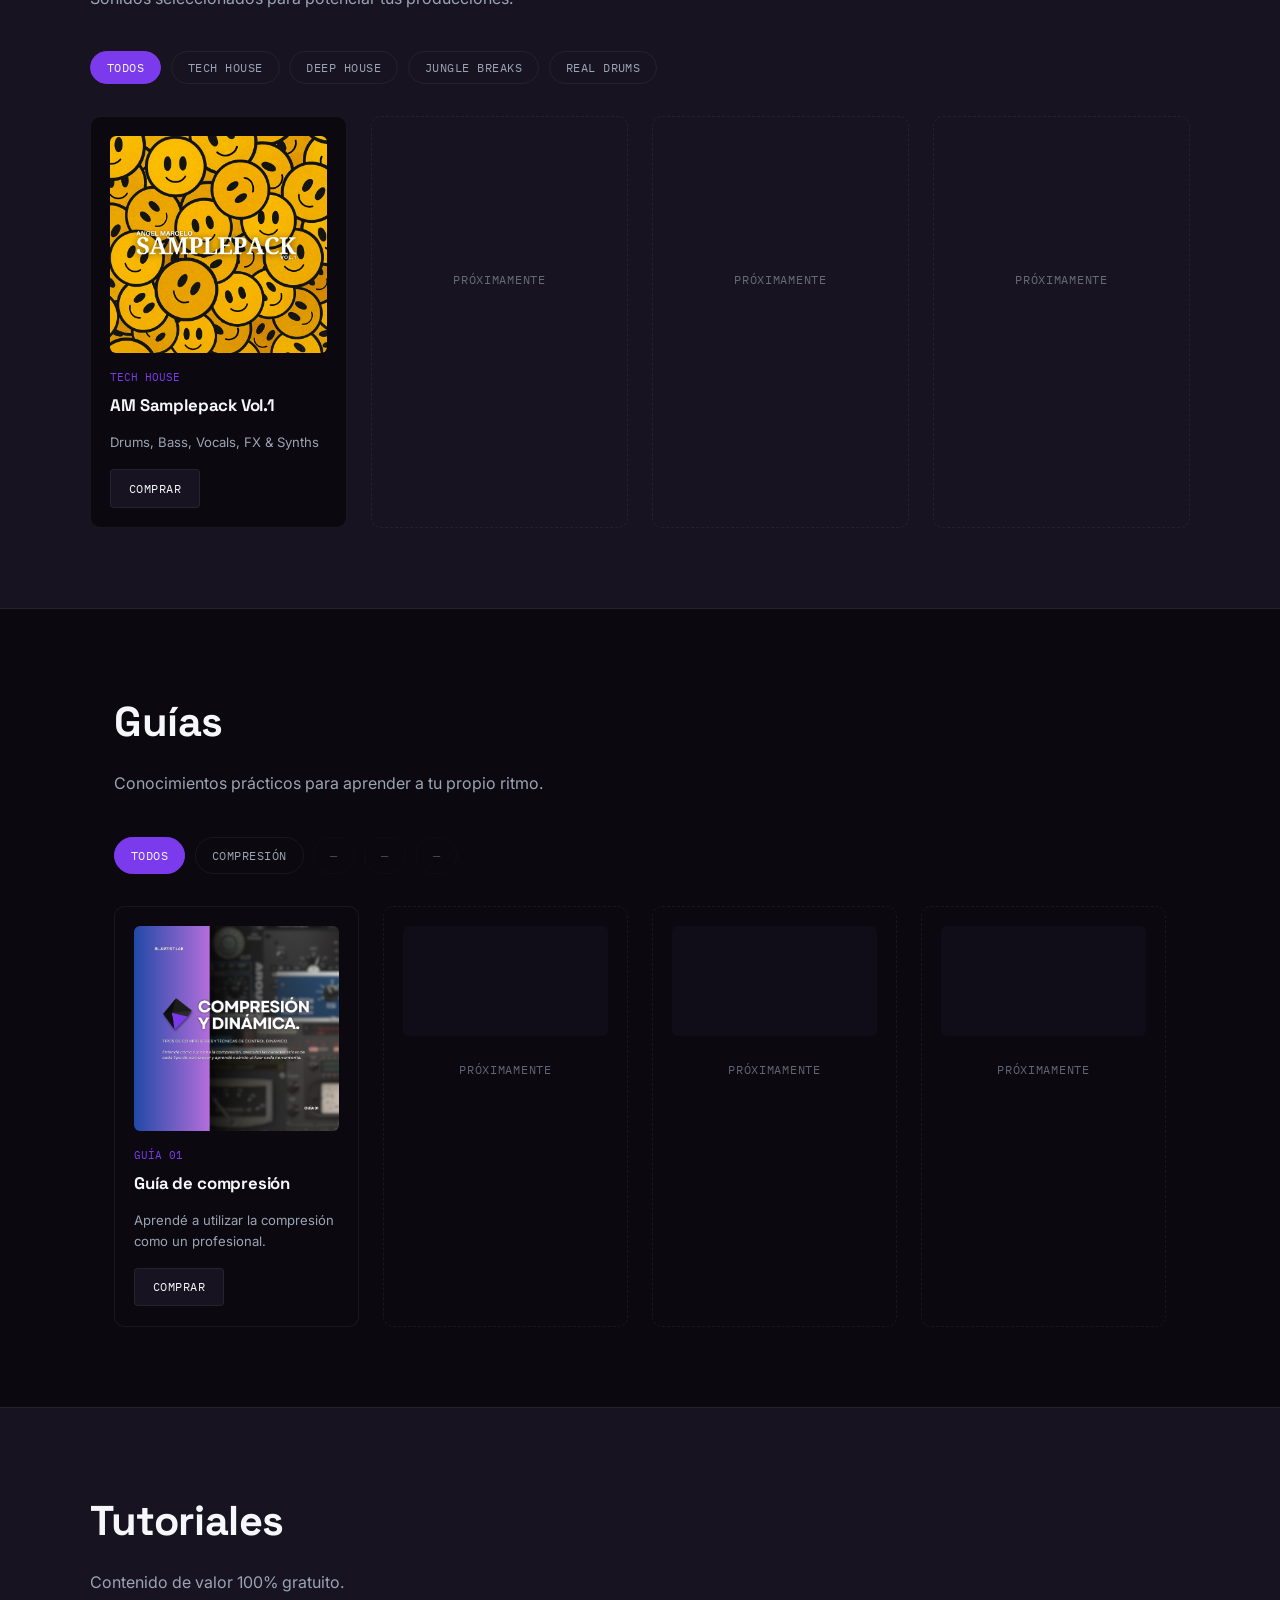
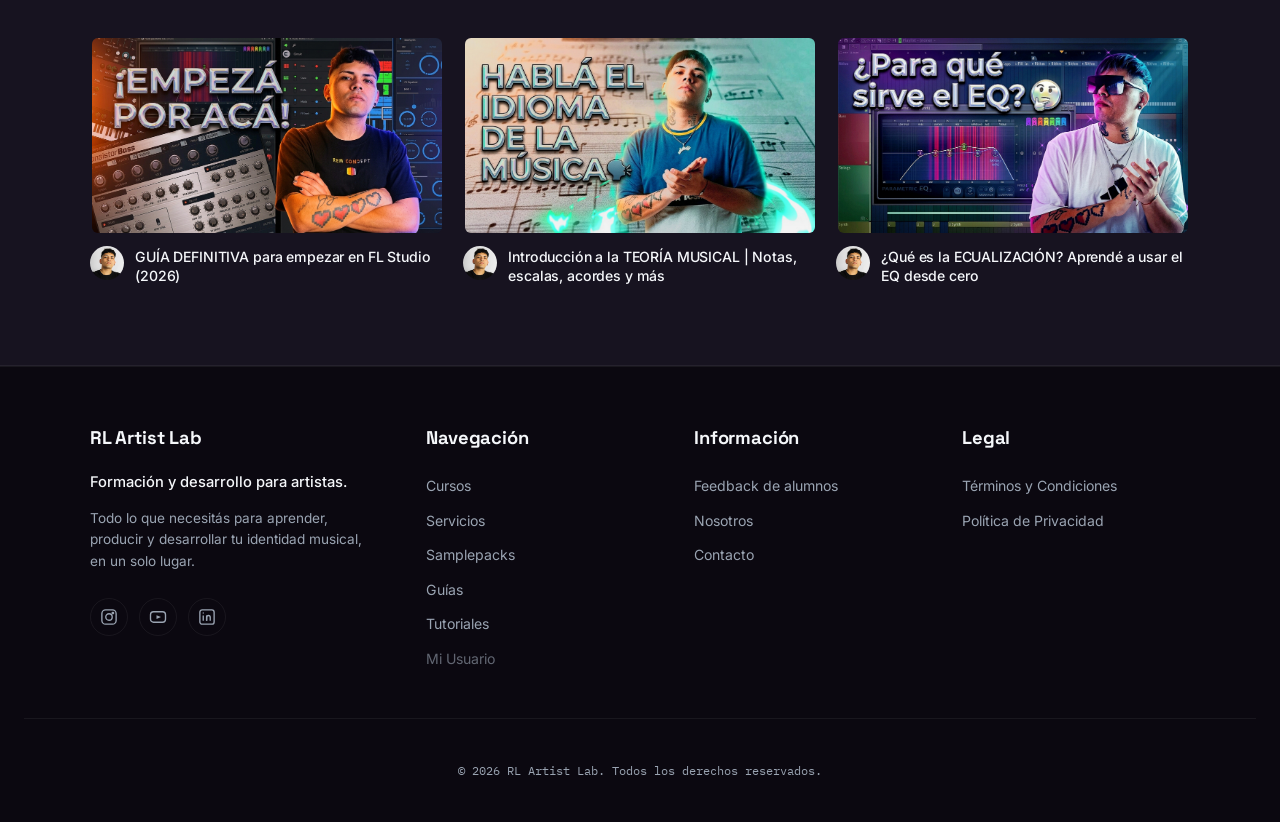
==== commit 36d6252a: "Actualizar contenido de la cinta infinita" ====
--- a/index.html
+++ b/index.html
@@ -164,14 +164,28 @@
   <!-- CINTA DE TEXTO -->
   <div class="marquee" aria-hidden="true">
     <div class="marquee-track">
-      <span class="marquee-item">APRENDÉ</span><span class="marquee-dot">·</span>
-      <span class="marquee-item">CREÁ</span><span class="marquee-dot">·</span>
-      <span class="marquee-item">EVOLUCIONÁ</span><span class="marquee-dot">·</span>
-      <span class="marquee-item">DESARROLLÁ TU IDENTIDAD</span><span class="marquee-dot">·</span>
-      <span class="marquee-item">APRENDÉ</span><span class="marquee-dot">·</span>
-      <span class="marquee-item">CREÁ</span><span class="marquee-dot">·</span>
-      <span class="marquee-item">EVOLUCIONÁ</span><span class="marquee-dot">·</span>
-      <span class="marquee-item">DESARROLLÁ TU IDENTIDAD</span><span class="marquee-dot">·</span>
+      <span class="marquee-item">TEORÍA MUSICAL</span><span class="marquee-dot">·</span>
+      <span class="marquee-item">COMPOSICIÓN</span><span class="marquee-dot">·</span>
+      <span class="marquee-item">ARREGLOS</span><span class="marquee-dot">·</span>
+      <span class="marquee-item">PRODUCCIÓN MUSICAL</span><span class="marquee-dot">·</span>
+      <span class="marquee-item">GRABACIÓN</span><span class="marquee-dot">·</span>
+      <span class="marquee-item">EDICIÓN</span><span class="marquee-dot">·</span>
+      <span class="marquee-item">MIXING</span><span class="marquee-dot">·</span>
+      <span class="marquee-item">PRODUCCIÓN VOCAL</span><span class="marquee-dot">·</span>
+      <span class="marquee-item">MASTERING</span><span class="marquee-dot">·</span>
+      <span class="marquee-item">IDENTIDAD MUSICAL</span><span class="marquee-dot">·</span>
+      <span class="marquee-item">DESARROLLO ARTÍSTICO</span><span class="marquee-dot">·</span>
+      <span class="marquee-item">TEORÍA MUSICAL</span><span class="marquee-dot">·</span>
+      <span class="marquee-item">COMPOSICIÓN</span><span class="marquee-dot">·</span>
+      <span class="marquee-item">ARREGLOS</span><span class="marquee-dot">·</span>
+      <span class="marquee-item">PRODUCCIÓN MUSICAL</span><span class="marquee-dot">·</span>
+      <span class="marquee-item">GRABACIÓN</span><span class="marquee-dot">·</span>
+      <span class="marquee-item">EDICIÓN</span><span class="marquee-dot">·</span>
+      <span class="marquee-item">MIXING</span><span class="marquee-dot">·</span>
+      <span class="marquee-item">PRODUCCIÓN VOCAL</span><span class="marquee-dot">·</span>
+      <span class="marquee-item">MASTERING</span><span class="marquee-dot">·</span>
+      <span class="marquee-item">IDENTIDAD MUSICAL</span><span class="marquee-dot">·</span>
+      <span class="marquee-item">DESARROLLO ARTÍSTICO</span><span class="marquee-dot">·</span>
     </div>
   </div>
 
--- a/css/style.css
+++ b/css/style.css
@@ -223,7 +223,7 @@
   align-items: center;
   width: max-content;
   gap: 1.4rem;
-  animation: marquee-scroll 24s linear infinite;
+  animation: marquee-scroll 65s linear infinite;
 }
 .marquee:hover .marquee-track { animation-play-state: paused; }
 .marquee-item {
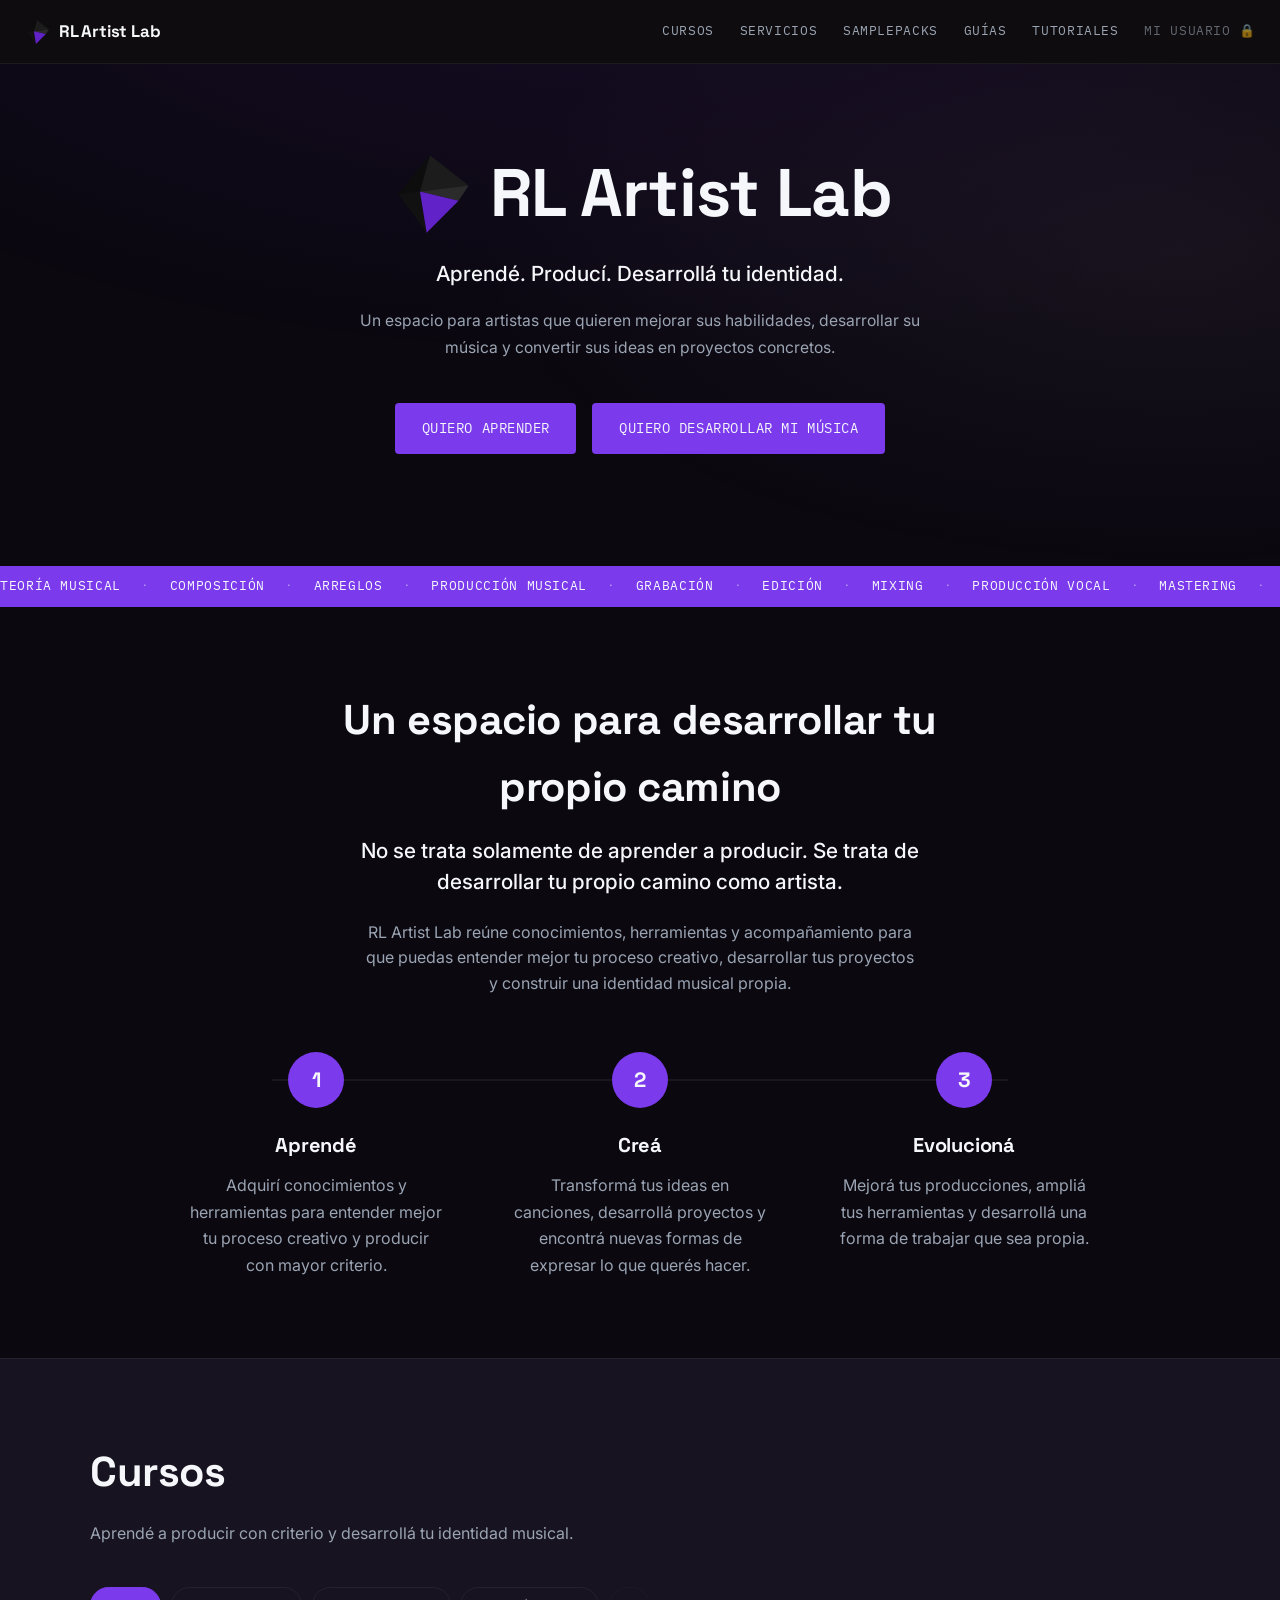
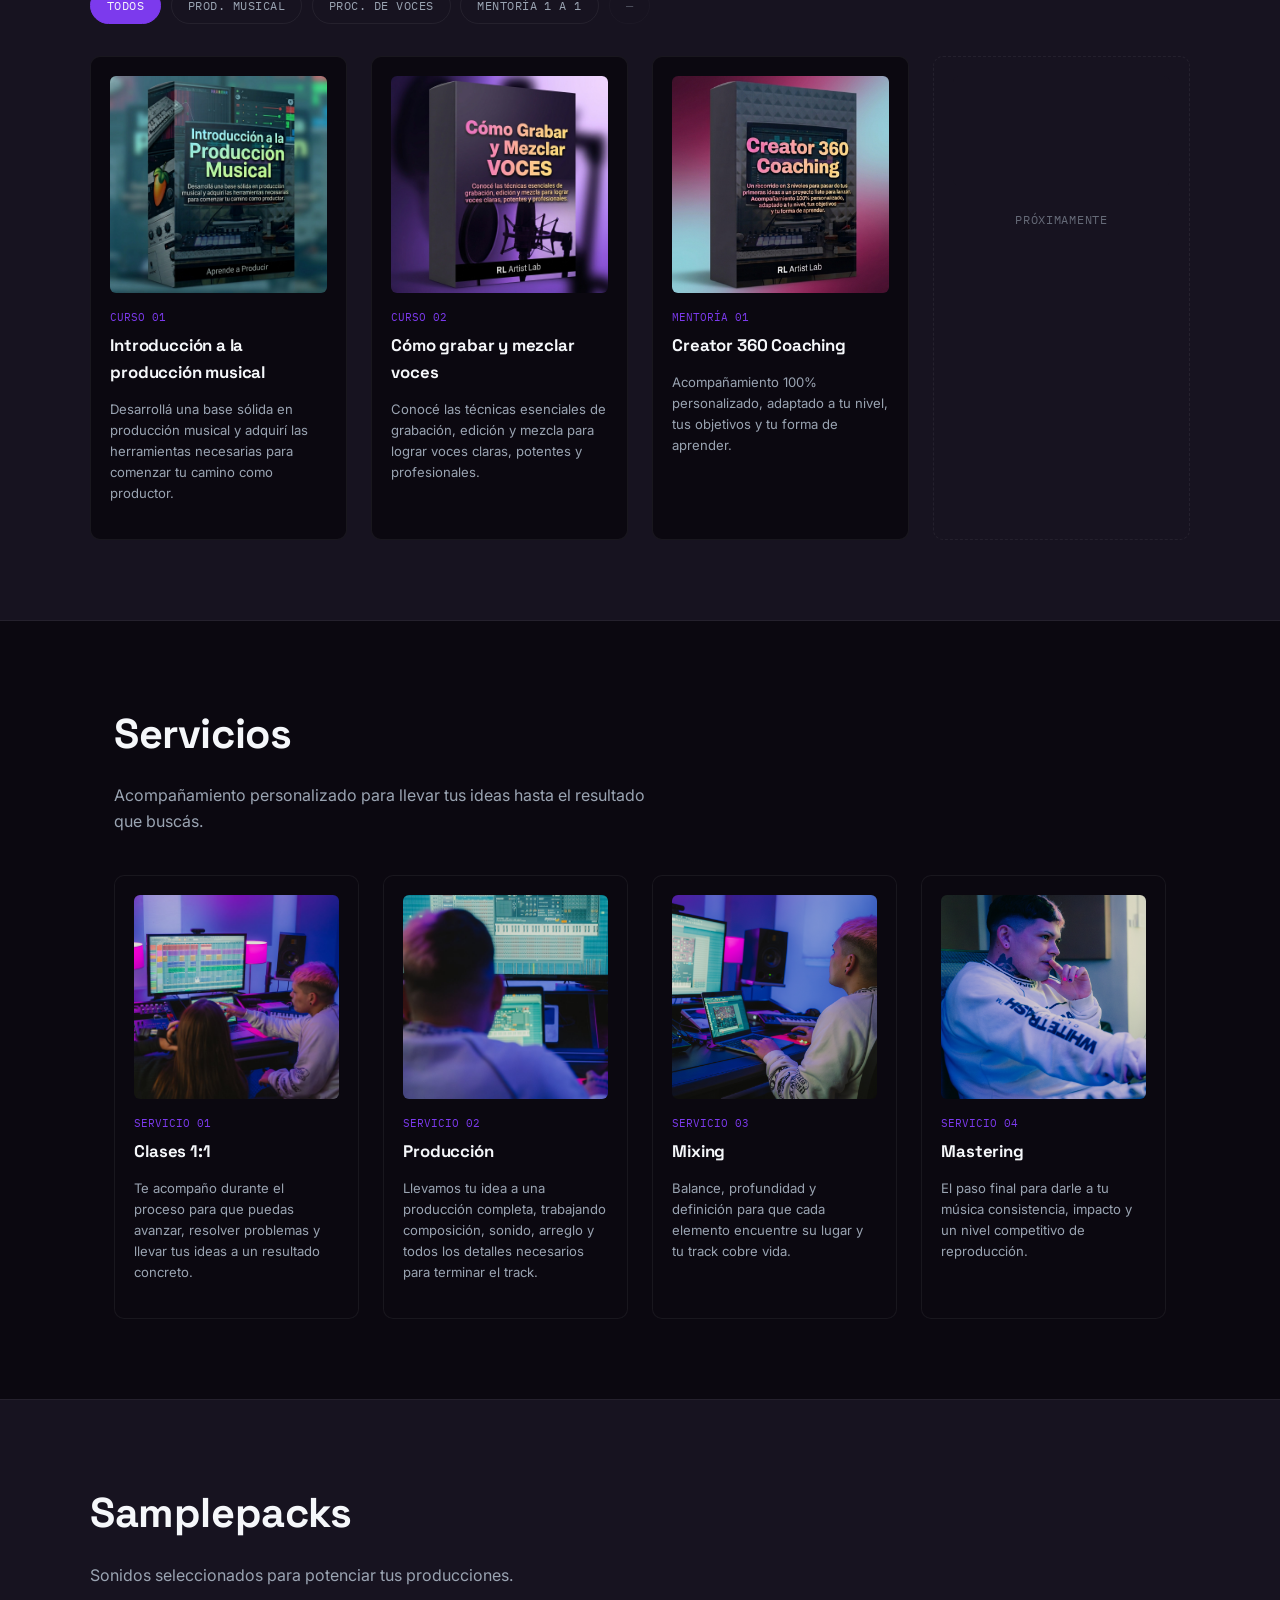
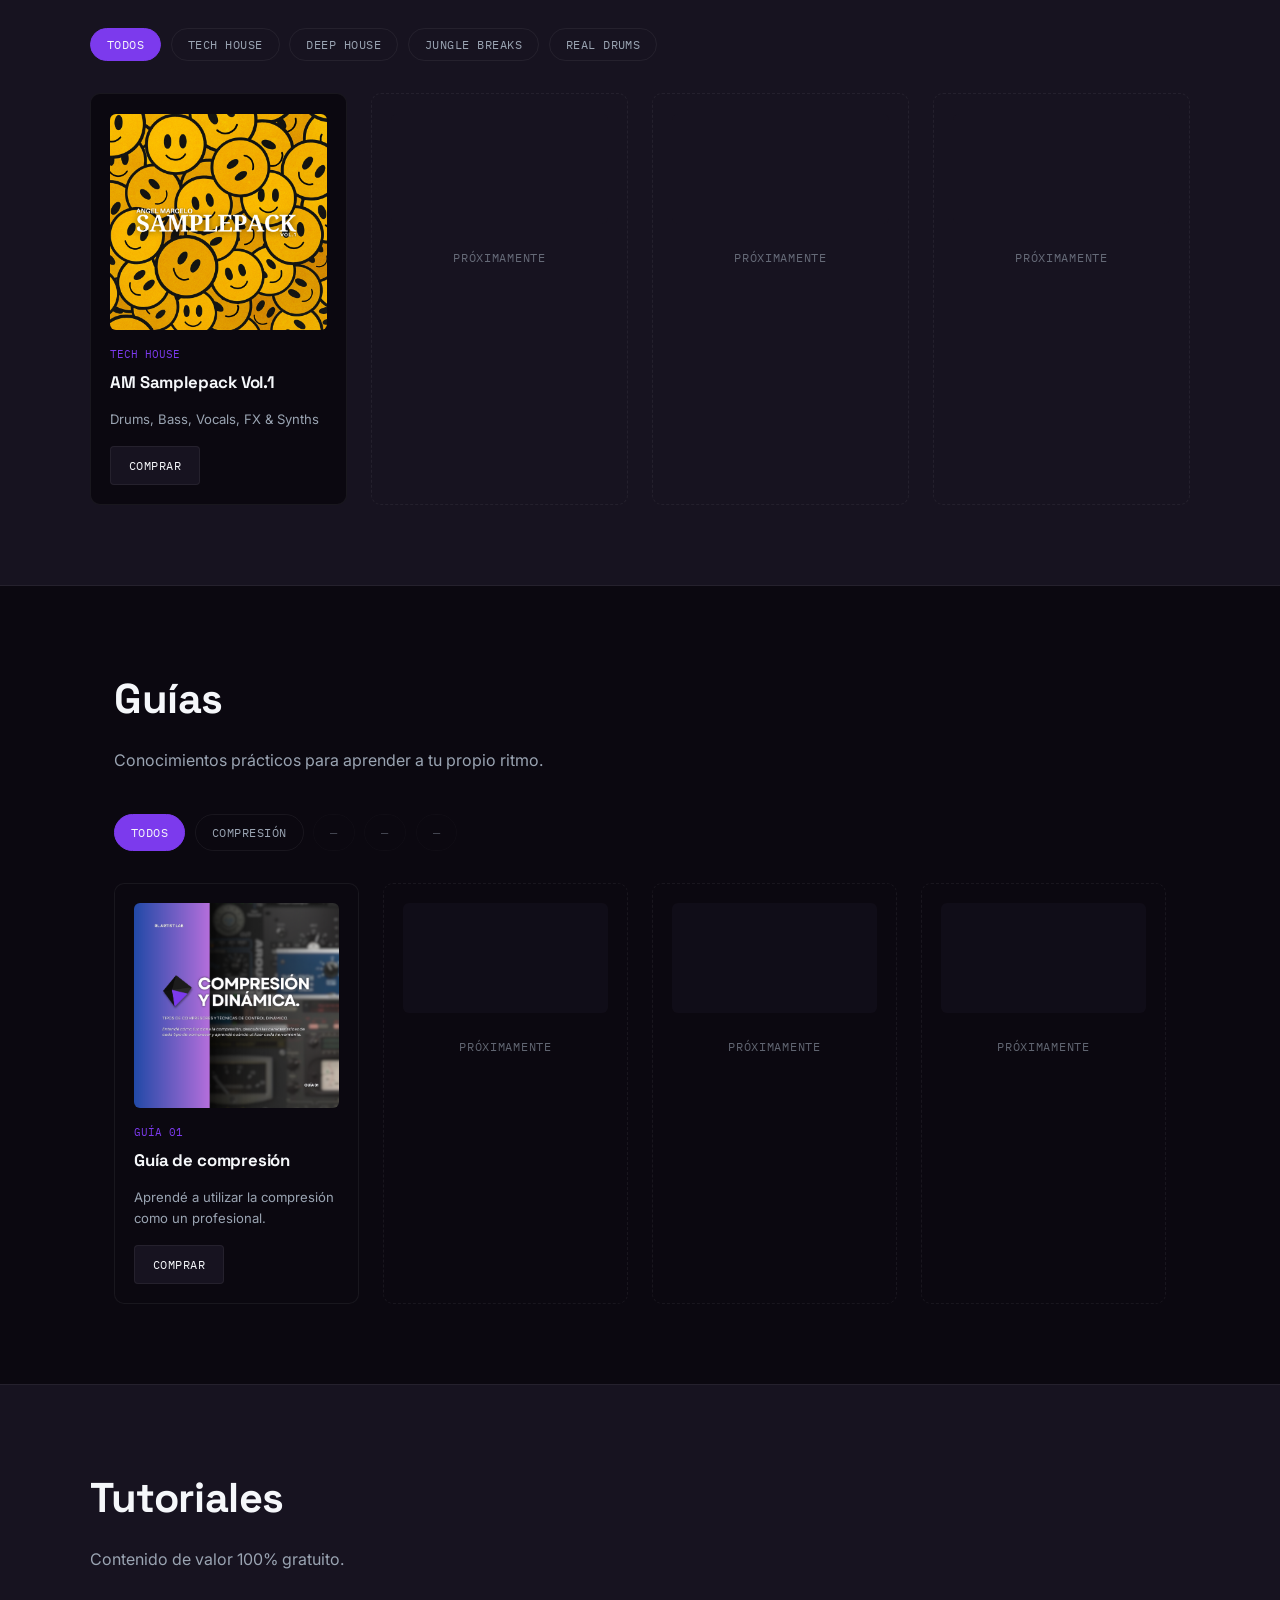
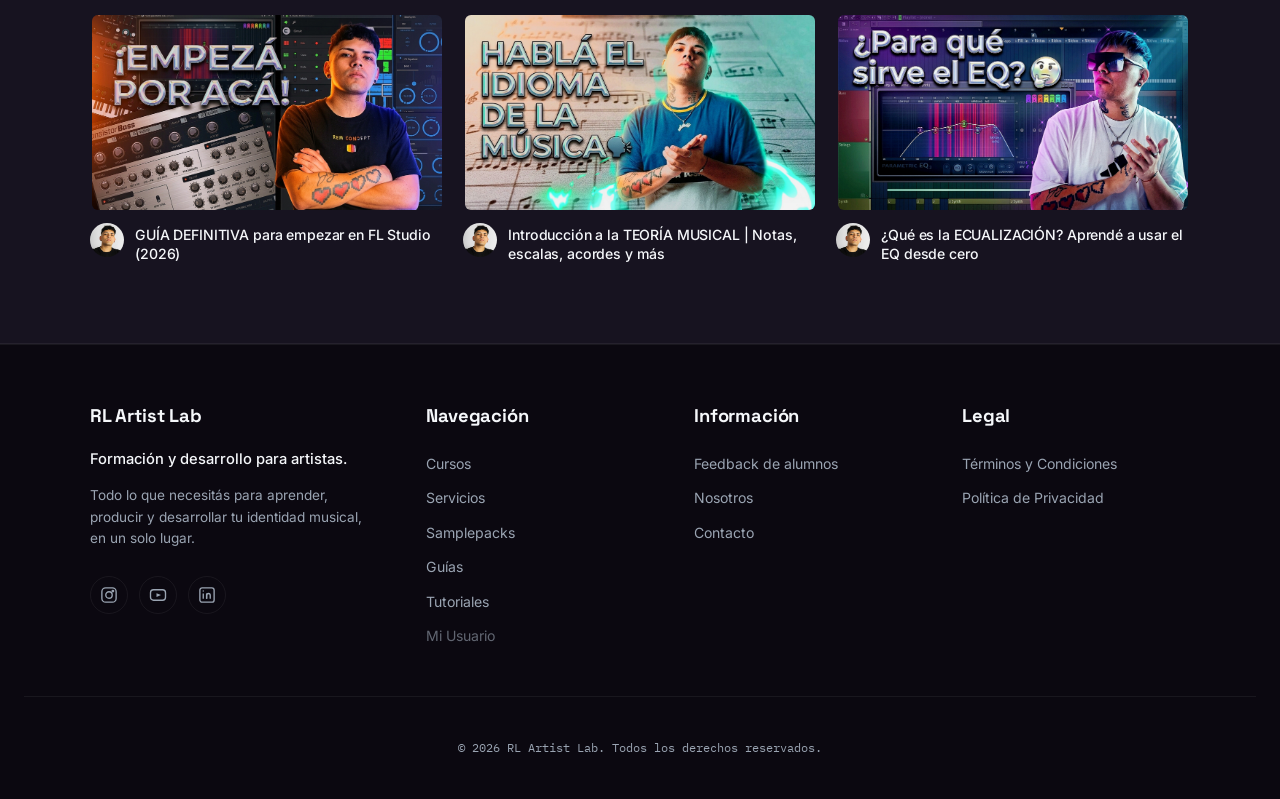
==== commit b575d2fa: "Centrar seccion Filosofia y quitar tags secundarios" ====
--- a/index.html
+++ b/index.html
@@ -202,19 +202,16 @@
         <div class="philosophy-step-num">1</div>
         <h3>Aprendé</h3>
         <p>Adquirí conocimientos y herramientas para entender mejor tu proceso creativo y producir con mayor criterio.</p>
-        <p class="philosophy-tags">Entendé · Experimentá · Dominá</p>
       </div>
       <div class="philosophy-step">
         <div class="philosophy-step-num">2</div>
         <h3>Creá</h3>
         <p>Transformá tus ideas en canciones, desarrollá proyectos y encontrá nuevas formas de expresar lo que querés hacer.</p>
-        <p class="philosophy-tags">Imaginá · Construí · Expresá</p>
       </div>
       <div class="philosophy-step">
         <div class="philosophy-step-num">3</div>
         <h3>Evolucioná</h3>
         <p>Mejorá tus producciones, ampliá tus herramientas y desarrollá una forma de trabajar que sea propia.</p>
-        <p class="philosophy-tags">Descubrí · Desarrollá · Encontrá tu sonido</p>
       </div>
     </div>
   </section>
--- a/css/style.css
+++ b/css/style.css
@@ -401,7 +401,8 @@
    ============================================ */
 .philosophy-intro {
   max-width: 65ch;
-  margin-bottom: 3rem;
+  margin: 0 auto 3.5rem;
+  text-align: center;
 }
 .philosophy-lead {
   color: var(--text);
@@ -410,21 +411,25 @@
   line-height: 1.5;
   margin: 0.9rem 0 1.4rem;
 }
-.philosophy-intro .section-intro { margin-bottom: 0; }
+.philosophy-intro .section-intro {
+  margin: 0 auto;
+}
 
 .philosophy-steps {
   position: relative;
   display: flex;
   align-items: flex-start;
-  justify-content: space-between;
-  gap: 2rem;
+  justify-content: center;
+  gap: 4.5rem;
+  max-width: 900px;
+  margin: 0 auto;
 }
 .philosophy-steps::before {
   content: '';
   position: absolute;
   top: 27px;
-  left: calc(56px / 2 + 2%);
-  right: calc(56px / 2 + 2%);
+  left: calc(56px / 2 + 6%);
+  right: calc(56px / 2 + 6%);
   height: 2px;
   background: var(--line);
   z-index: 0;
@@ -433,6 +438,7 @@
   position: relative;
   z-index: 1;
   flex: 1;
+  max-width: 260px;
   text-align: center;
 }
 .philosophy-step-num {
@@ -457,15 +463,7 @@
   color: var(--text-dim);
   line-height: 1.65;
   max-width: 30ch;
-  margin: 0 auto 1rem;
-}
-.philosophy-tags {
-  font-family: var(--font-mono);
-  font-size: 0.78rem;
-  text-transform: uppercase;
-  letter-spacing: 0.03em;
-  color: var(--violet-light);
-  margin: 0 !important;
+  margin: 0 auto;
 }
 
 @media (max-width: 780px) {
@@ -473,8 +471,10 @@
     flex-direction: column;
     align-items: stretch;
     gap: 2.6rem;
+    max-width: none;
   }
   .philosophy-steps::before { display: none; }
+  .philosophy-step { max-width: none; }
 }
 
 /* ============================================
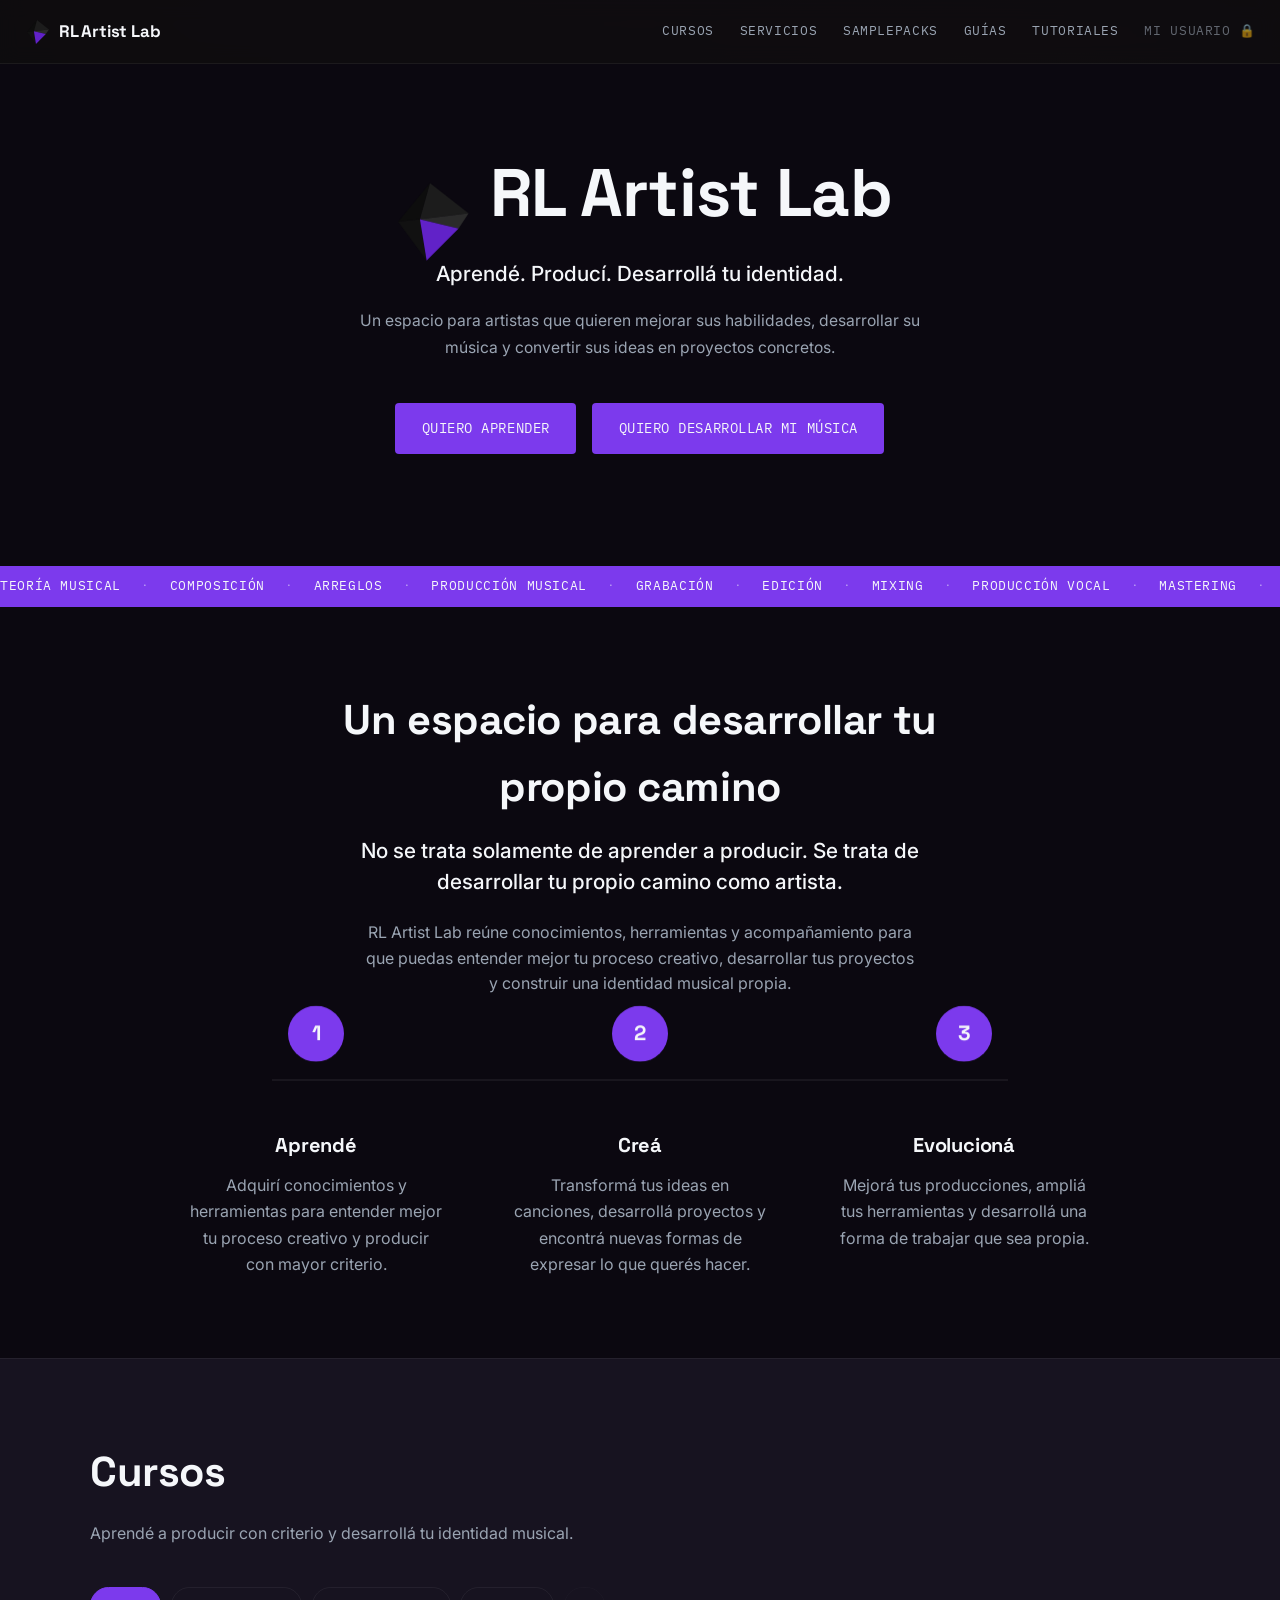
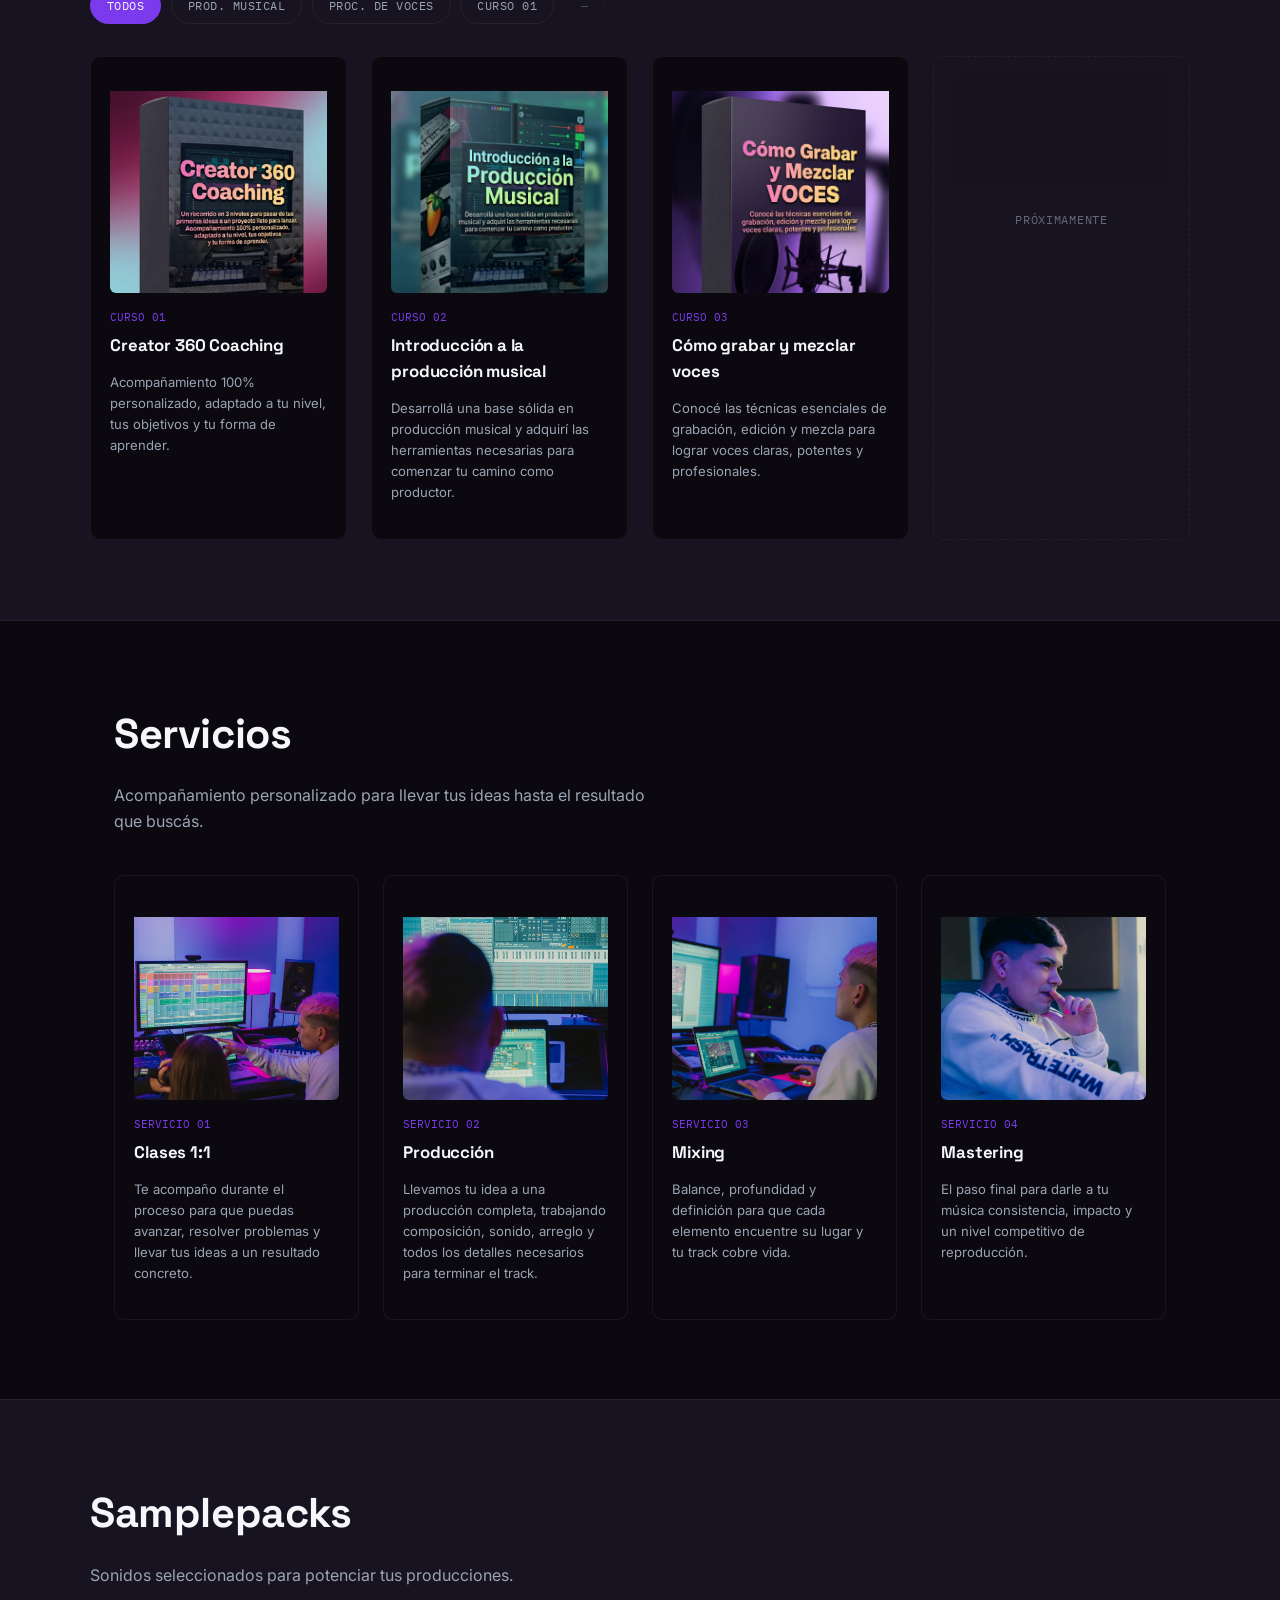
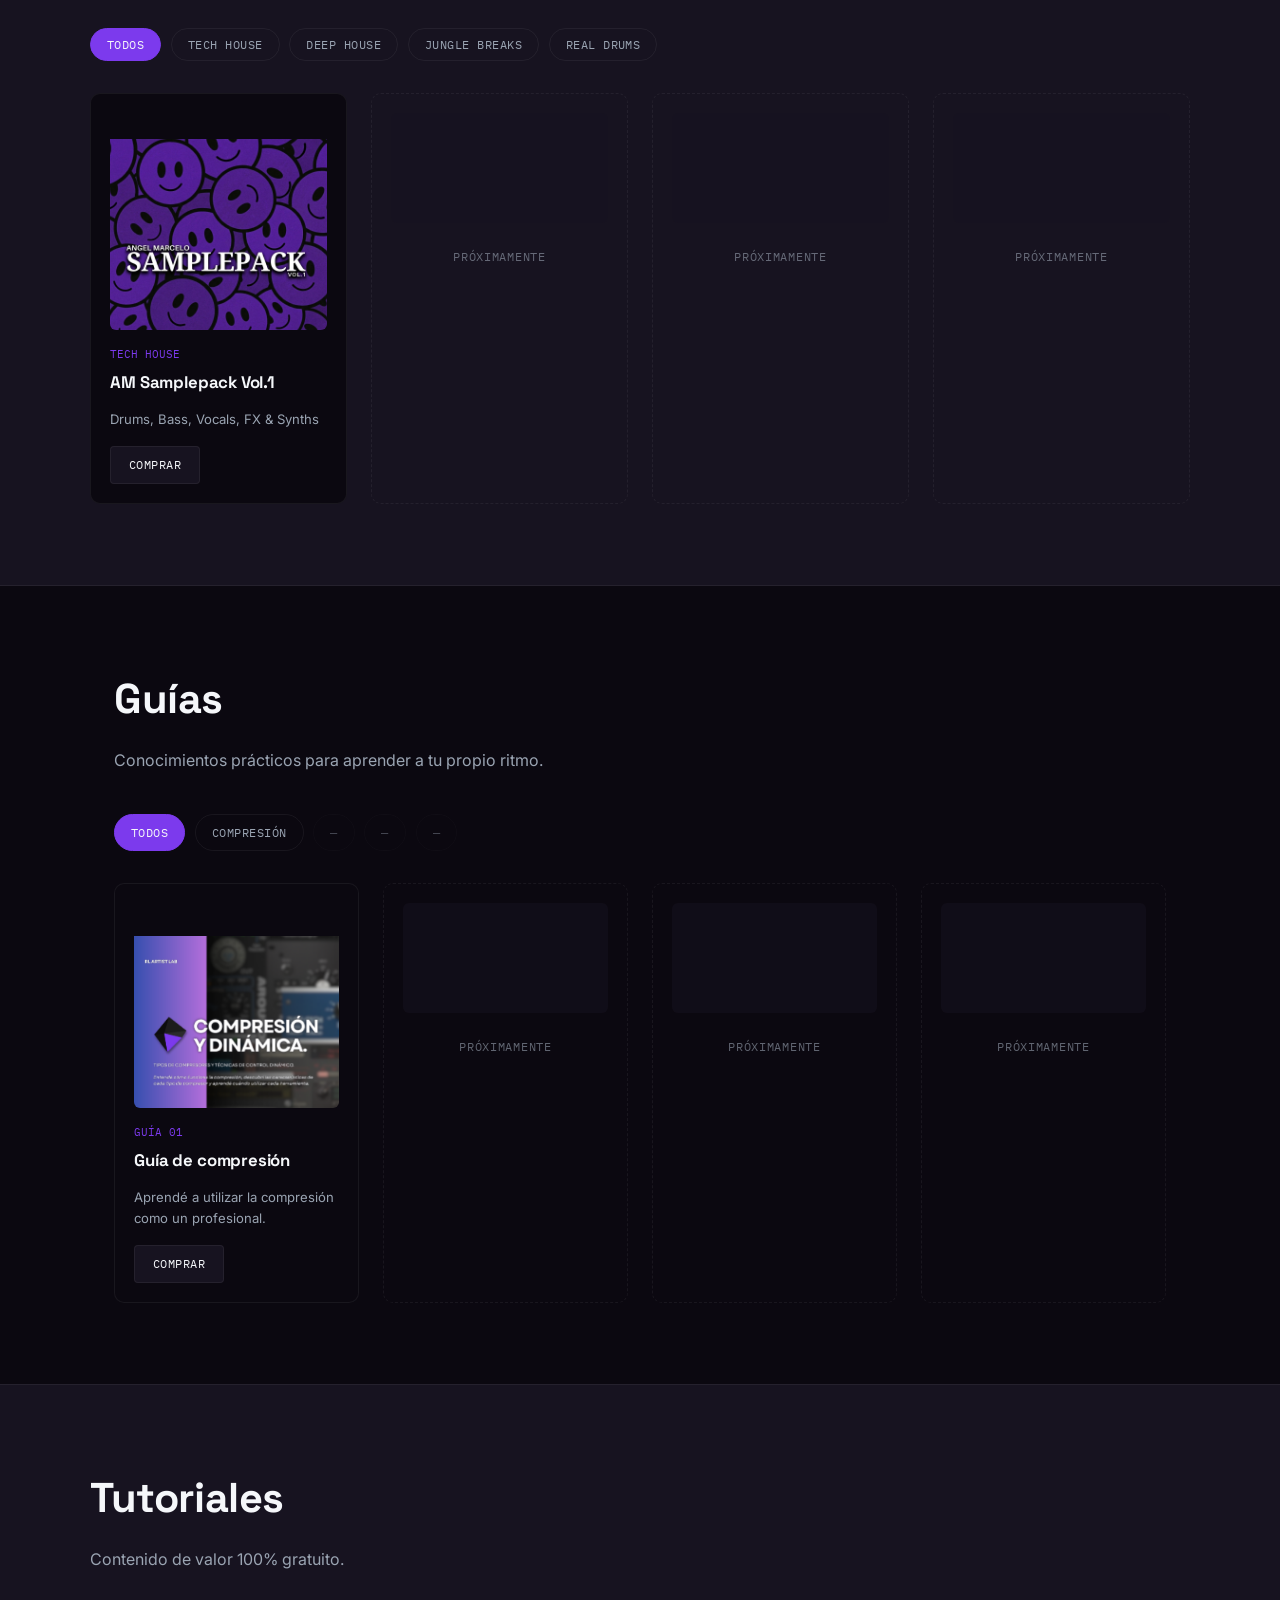
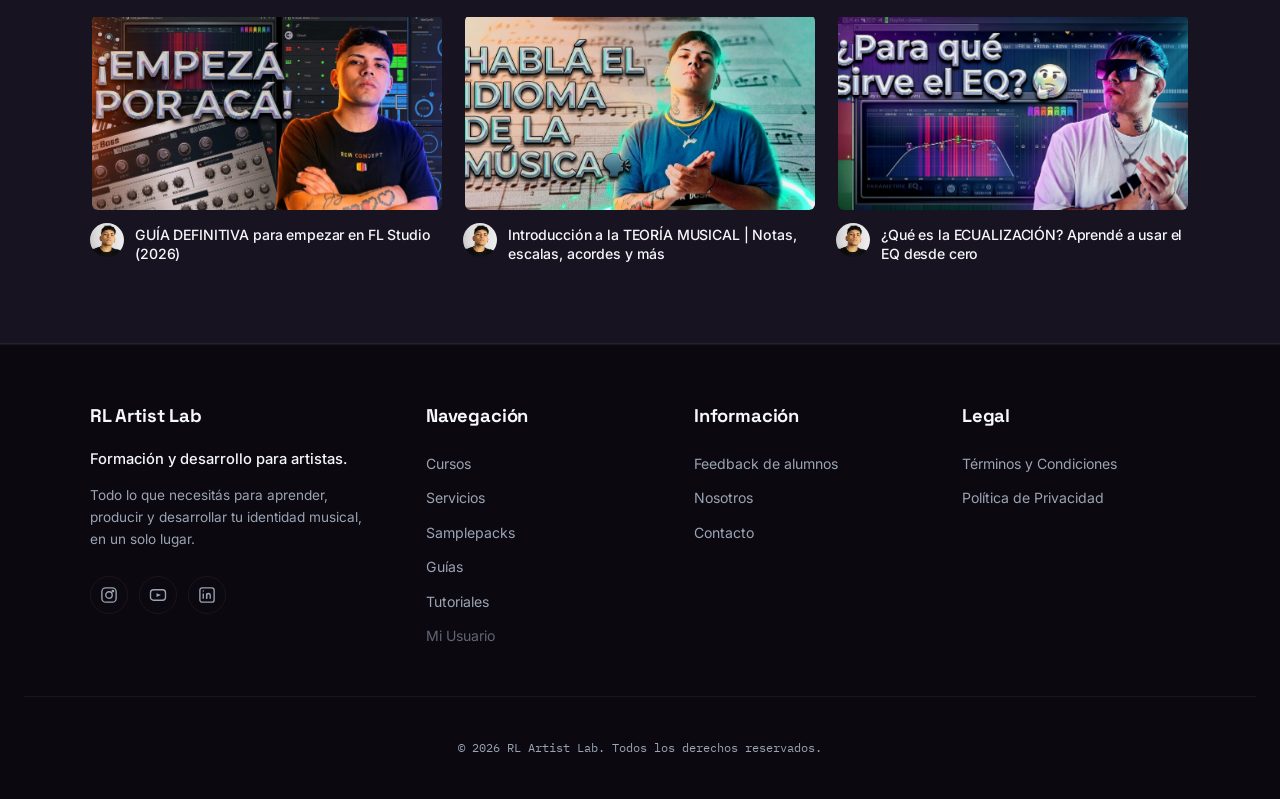
==== commit c5f11b0a: "Video de fondo en Home, filtros de Cursos y Samplepacks, orden de cursos, redes y botones de inicio" ====
--- a/index.html
+++ b/index.html
@@ -115,7 +115,7 @@
 <div class="waveform-bg" aria-hidden="true"></div>
 
 <header class="site-header">
-  <a href="#home" class="logo" aria-label="RL Artist Lab — Ir al inicio">
+  <a href="./" class="logo" aria-label="RL Artist Lab — Ir al inicio">
     <svg class="logo-mark" viewBox="0 0 100 100" aria-hidden="true">
       <polygon points="50,4 38,47 12,50" fill="#0d0d0d"/>
       <polygon points="50,4 96,40 38,47" fill="#1c1c1c"/>
@@ -142,6 +142,13 @@
 
   <!-- HOME -->
   <section id="home" class="hero">
+    <div class="hero-video-wrap" aria-hidden="true">
+      <video class="hero-video" autoplay muted loop playsinline preload="metadata">
+        <source src="video/hero.mp4" type="video/mp4">
+      </video>
+      <div class="hero-video-overlay"></div>
+    </div>
+
     <h1>
       <svg class="hero-logo-mark" viewBox="0 0 100 100" aria-hidden="true">
         <polygon points="50,4 38,47 12,50" fill="#0d0d0d"/>
@@ -221,41 +228,41 @@
     <h2>Cursos</h2>
     <p class="section-intro">Aprendé a producir con criterio y desarrollá tu identidad musical.</p>
 
-    <div class="filters" role="tablist" aria-label="Ir a un curso">
-      <a href="#cursos" class="filter-btn active">Todos</a>
-      <a href="#curso-introduccion" class="filter-btn">Prod. Musical</a>
-      <a href="#curso-voces" class="filter-btn">Proc. de Voces</a>
-      <a href="curso-creator-360.html" class="filter-btn">Mentoría 1 a 1</a>
+    <div class="filters" role="tablist" aria-label="Filtrar cursos">
+      <button type="button" class="filter-btn active" data-filter="todos">Todos</button>
+      <button type="button" class="filter-btn" data-filter="introduccion">Prod. Musical</button>
+      <button type="button" class="filter-btn" data-filter="voces">Proc. de Voces</button>
+      <button type="button" class="filter-btn" data-filter="coaching">Curso 01</button>
       <span class="filter-btn filter-btn-disabled" aria-disabled="true">—</span>
     </div>
 
     <div class="pack-grid" id="cursosGrid">
-      <article class="pack-card" id="curso-introduccion">
+      <a href="curso-creator-360.html" class="pack-card pack-card-link" data-category="coaching">
+        <div class="pack-art pack-art-real">
+          <img src="img/curso-creator-360.jpg" alt="Creator 360 Coaching" loading="lazy">
+        </div>
+        <p class="pack-genre">Curso 01</p>
+        <h3>Creator 360 Coaching</h3>
+        <p class="pack-meta">Acompañamiento 100% personalizado, adaptado a tu nivel, tus objetivos y tu forma de aprender.</p>
+      </a>
+
+      <article class="pack-card" id="curso-introduccion" data-category="introduccion">
         <div class="pack-art pack-art-real">
           <img src="img/curso-introduccion.jpg" alt="Introducción a la producción musical" loading="lazy">
         </div>
-        <p class="pack-genre">Curso 01</p>
+        <p class="pack-genre">Curso 02</p>
         <h3>Introducción a la producción musical</h3>
         <p class="pack-meta">Desarrollá una base sólida en producción musical y adquirí las herramientas necesarias para comenzar tu camino como productor.</p>
       </article>
 
-      <article class="pack-card" id="curso-voces">
+      <article class="pack-card" id="curso-voces" data-category="voces">
         <div class="pack-art pack-art-real">
           <img src="img/curso-voces.jpg" alt="Cómo grabar y mezclar voces" loading="lazy">
         </div>
-        <p class="pack-genre">Curso 02</p>
+        <p class="pack-genre">Curso 03</p>
         <h3>Cómo grabar y mezclar voces</h3>
         <p class="pack-meta">Conocé las técnicas esenciales de grabación, edición y mezcla para lograr voces claras, potentes y profesionales.</p>
       </article>
-
-      <a href="curso-creator-360.html" class="pack-card pack-card-link">
-        <div class="pack-art pack-art-real">
-          <img src="img/curso-creator-360.jpg" alt="Creator 360 Coaching" loading="lazy">
-        </div>
-        <p class="pack-genre">Mentoría 01</p>
-        <h3>Creator 360 Coaching</h3>
-        <p class="pack-meta">Acompañamiento 100% personalizado, adaptado a tu nivel, tus objetivos y tu forma de aprender.</p>
-      </a>
 
       <article class="pack-card pack-card-empty">
         <div class="pack-art"></div>
@@ -439,13 +446,13 @@
       <p class="footer-tagline">Formación y desarrollo para artistas.</p>
       <p class="footer-desc">Todo lo que necesitás para aprender, producir y desarrollar tu identidad musical, en un solo lugar.</p>
       <div class="socials">
-        <a href="#" class="social-icon" data-social="instagram" aria-label="Instagram (próximamente)">
+        <a href="https://www.instagram.com/rlartistlab" class="social-icon" data-social="instagram" aria-label="Instagram" target="_blank" rel="noopener noreferrer">
           <svg viewBox="0 0 24 24" fill="none" stroke="currentColor" stroke-width="1.8"><rect x="2.5" y="2.5" width="19" height="19" rx="5"/><circle cx="12" cy="12" r="4.3"/><circle cx="17.2" cy="6.8" r="1"/></svg>
         </a>
-        <a href="#" class="social-icon" data-social="youtube" aria-label="YouTube (próximamente)">
+        <a href="https://www.youtube.com/@angelmarcelok" class="social-icon" data-social="youtube" aria-label="YouTube" target="_blank" rel="noopener noreferrer">
           <svg viewBox="0 0 24 24" fill="none" stroke="currentColor" stroke-width="1.8"><rect x="2" y="5" width="20" height="14" rx="4"/><path d="M10 9.5l6 2.5-6 2.5z" fill="currentColor" stroke="none"/></svg>
         </a>
-        <a href="#" class="social-icon" data-social="linkedin" aria-label="LinkedIn (próximamente)">
+        <a href="https://www.linkedin.com/company/rl-artist-lab" class="social-icon" data-social="linkedin" aria-label="LinkedIn" target="_blank" rel="noopener noreferrer">
           <svg viewBox="0 0 24 24" fill="none" stroke="currentColor" stroke-width="1.8"><rect x="2.5" y="2.5" width="19" height="19" rx="3"/><line x1="7" y1="10" x2="7" y2="17"/><circle cx="7" cy="6.7" r="0.9" fill="currentColor" stroke="none"/><path d="M11.5 17v-4.5c0-1.5 1-2.5 2.5-2.5s2.3 1 2.3 2.5V17"/><line x1="11.5" y1="10" x2="11.5" y2="17"/></svg>
         </a>
       </div>
--- a/css/style.css
+++ b/css/style.css
@@ -153,13 +153,39 @@
    HERO
    ============================================ */
 .hero {
-  max-width: var(--max-w);
+  position: relative;
+  isolation: isolate;
+  overflow: hidden;
+  max-width: none;
   margin: 0 auto;
   padding: 5.5rem 1.5rem 4rem;
   text-align: center;
   display: flex;
   flex-direction: column;
   align-items: center;
+}
+
+/* Video de fondo del Hero */
+.hero-video-wrap {
+  position: absolute;
+  inset: 0;
+  z-index: -1;
+  overflow: hidden;
+  background: var(--bg);
+}
+.hero-video {
+  width: 100%;
+  height: 100%;
+  object-fit: cover;
+  display: block;
+}
+.hero-video-overlay {
+  position: absolute;
+  inset: 0;
+  background: linear-gradient(180deg, rgba(11, 8, 16, 0.62) 0%, rgba(11, 8, 16, 0.78) 70%, var(--bg) 100%);
+}
+@media (prefers-reduced-motion: reduce) {
+  .hero-video { display: none; }
 }
 
 .hero h1 {
@@ -1174,3 +1200,30 @@
   .hero-cta { gap: 0.7rem; }
   .filters { gap: 0.5rem; }
 }
+
+/* ============================================
+   SCROLL REVEAL (clases inyectadas por script.js)
+   ============================================ */
+.reveal {
+  opacity: 0;
+  transition: opacity 0.7s cubic-bezier(0.16, 1, 0.3, 1),
+              transform 0.7s cubic-bezier(0.16, 1, 0.3, 1);
+  will-change: opacity, transform;
+}
+.reveal-up    { transform: translateY(28px); }
+.reveal-left  { transform: translateX(-28px); }
+.reveal-right { transform: translateX(28px); }
+.reveal-scale { transform: translateY(18px) scale(0.94); }
+
+.reveal.is-visible {
+  opacity: 1;
+  transform: translateY(0) translateX(0) scale(1);
+}
+
+/* Parallax sutil (transform aplicado vía JS con requestAnimationFrame) */
+.parallax-el { will-change: transform; }
+
+@media (prefers-reduced-motion: reduce) {
+  .reveal { transition: none !important; }
+  .parallax-el { transform: none !important; }
+}
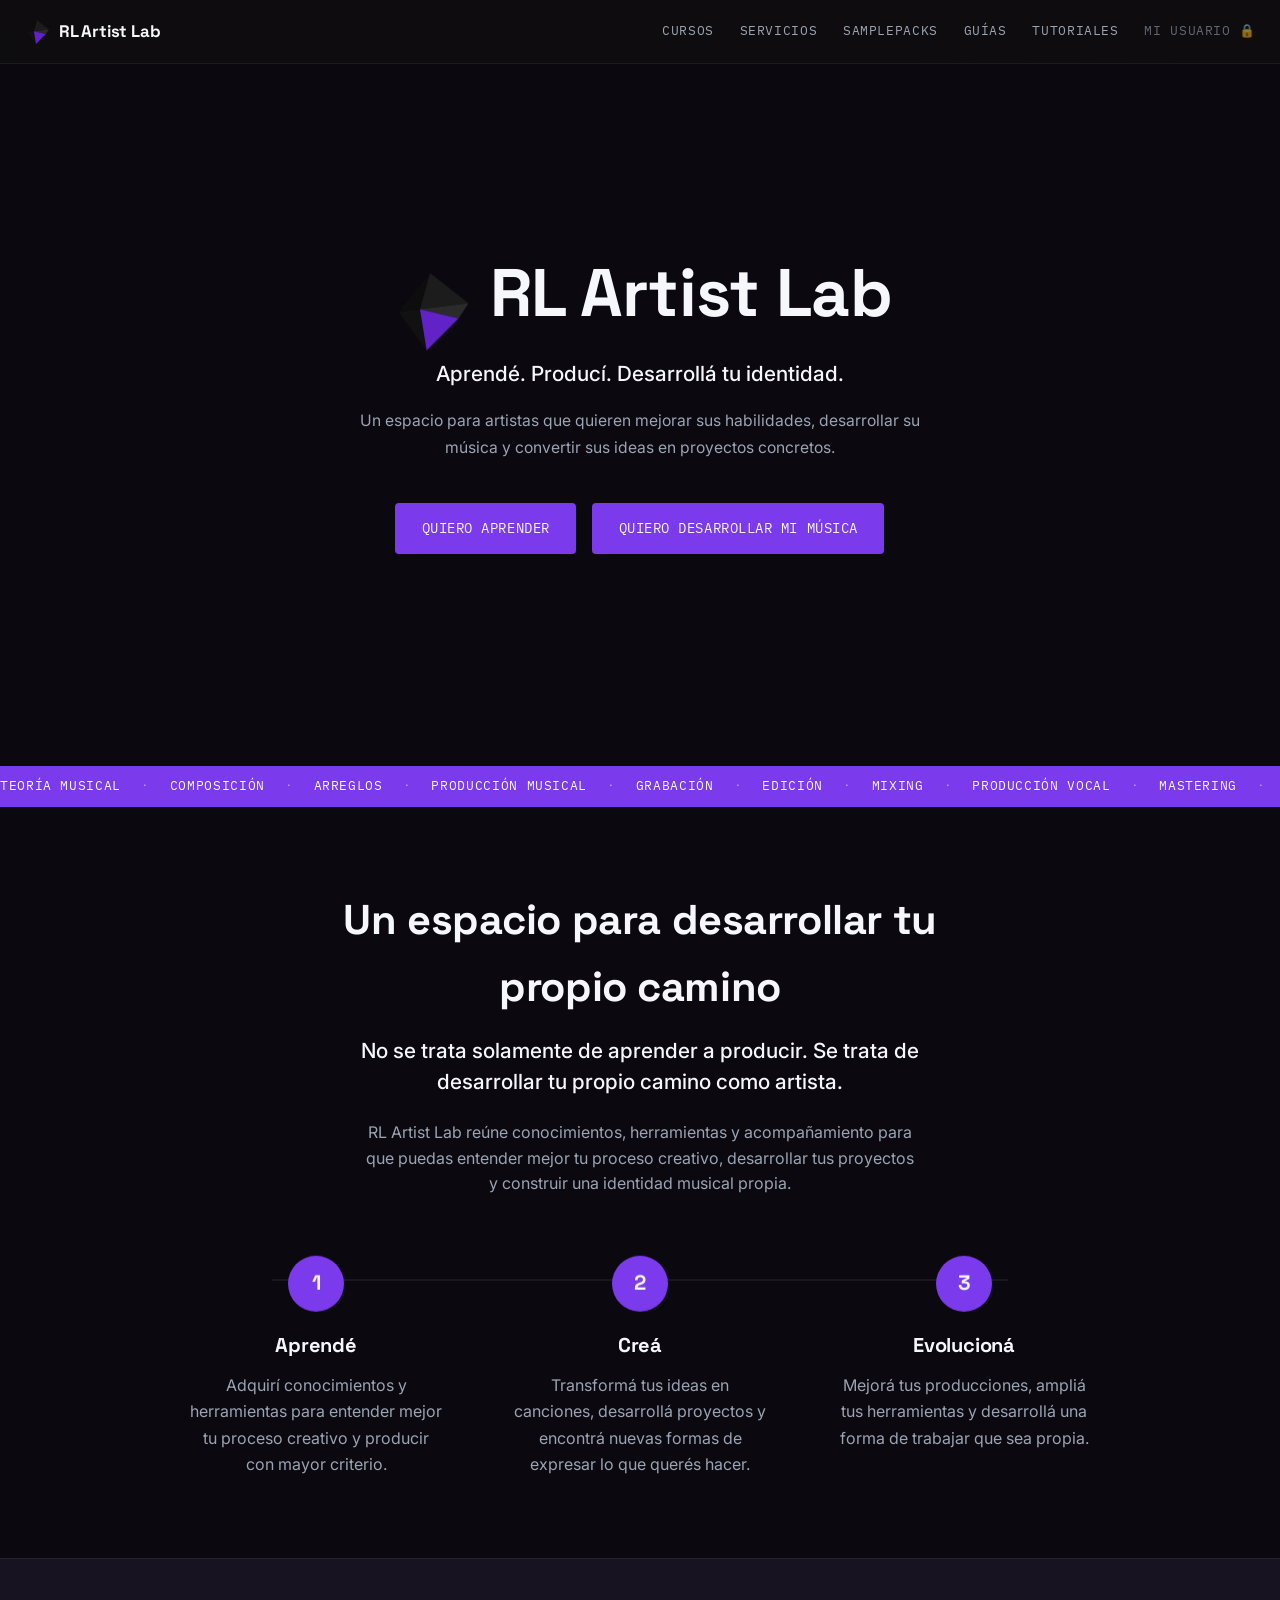
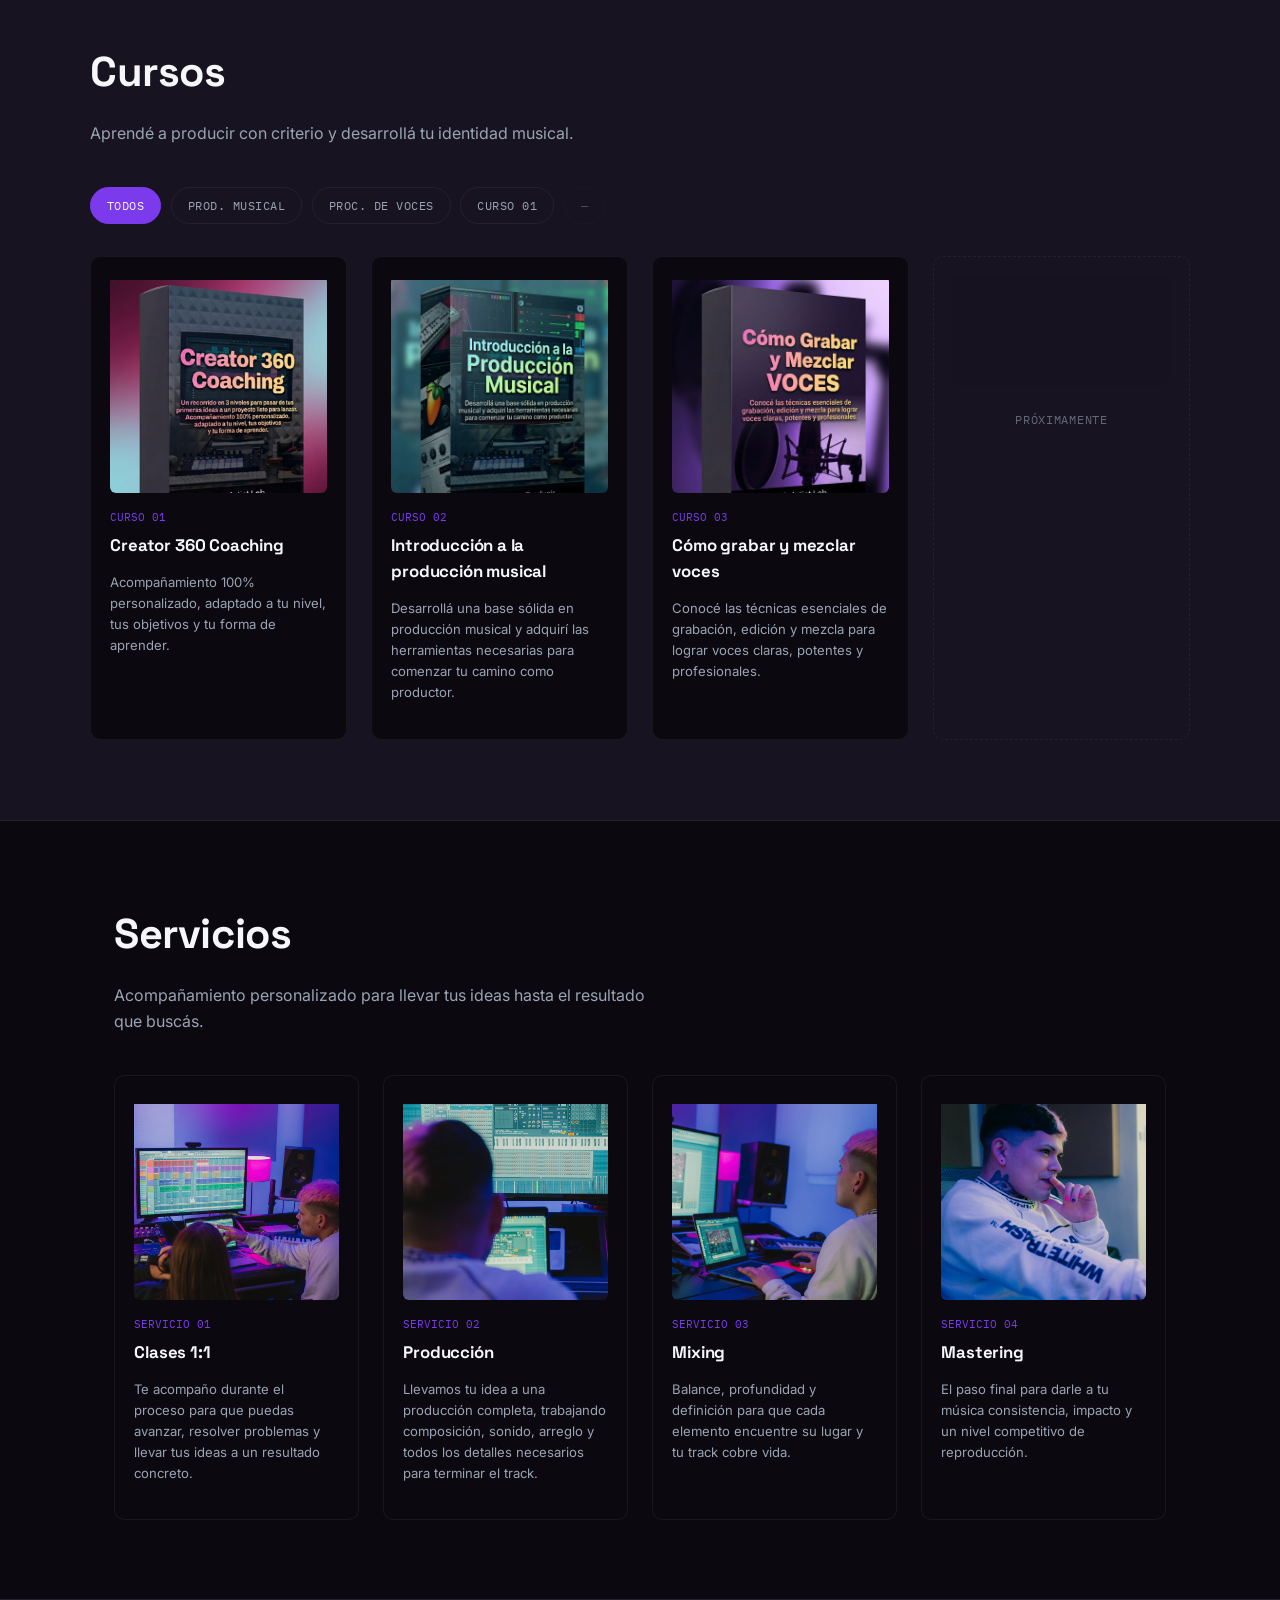
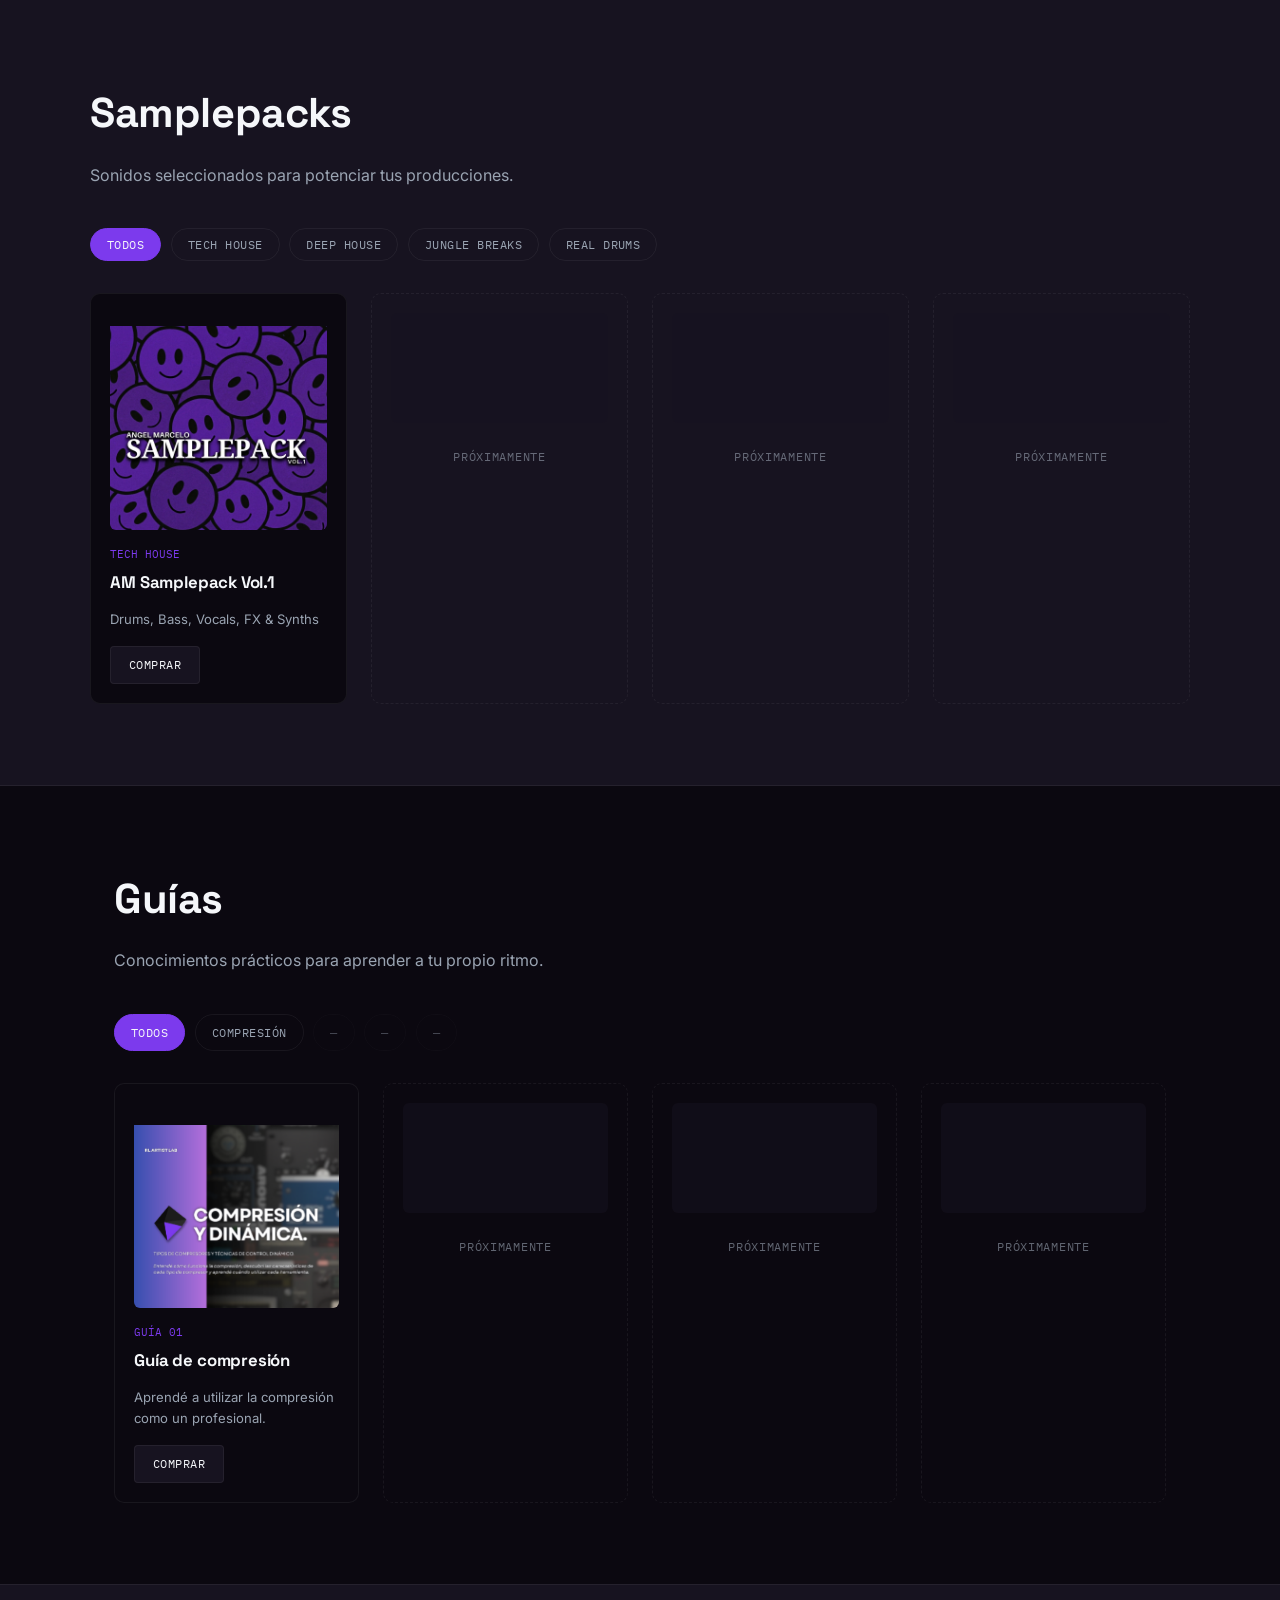
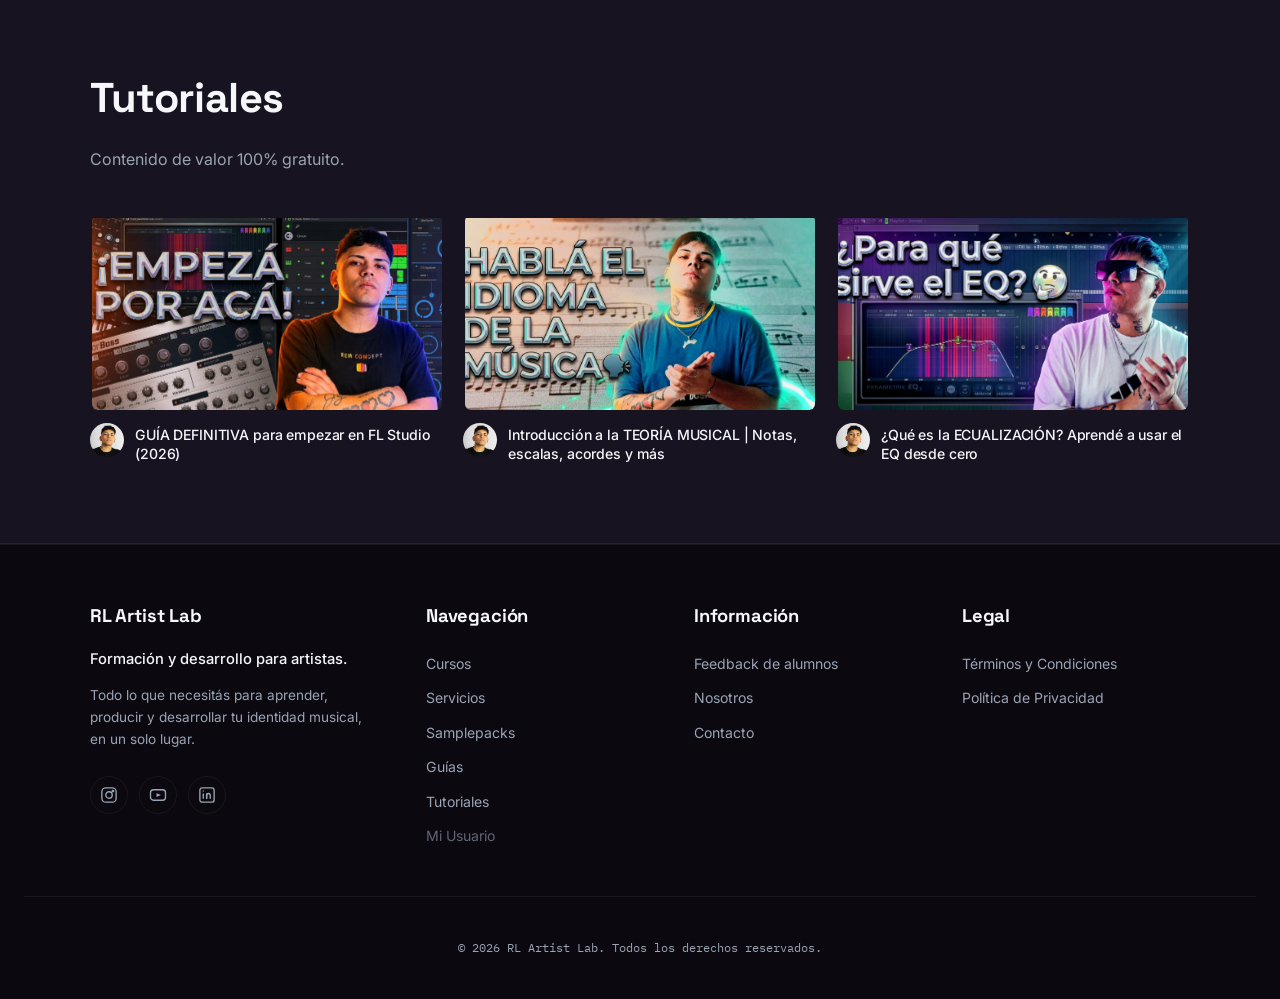
==== commit f2540c2e: "Corregir video de fondo del Home" ====
--- a/index.html
+++ b/index.html
@@ -32,7 +32,7 @@
 <link rel="preconnect" href="https://fonts.googleapis.com">
 <link rel="preconnect" href="https://fonts.gstatic.com" crossorigin>
 <link href="https://fonts.googleapis.com/css2?family=Space+Grotesk:wght@400;500;700&family=Inter:wght@400;500;600&family=IBM+Plex+Mono:wght@400;500&display=swap" rel="stylesheet">
-<link rel="stylesheet" href="css/style.css">
+<link rel="stylesheet" href="css/style.css?v=20261015">
 
 <script type="application/ld+json">
 {
@@ -493,6 +493,6 @@
   </div>
 </footer>
 
-<script src="js/script.js"></script>
+<script src="js/script.js?v=20261015"></script>
 </body>
 </html>
--- a/css/style.css
+++ b/css/style.css
@@ -157,12 +157,14 @@
   isolation: isolate;
   overflow: hidden;
   max-width: none;
+  min-height: min(78vh, 720px);
   margin: 0 auto;
   padding: 5.5rem 1.5rem 4rem;
   text-align: center;
   display: flex;
   flex-direction: column;
   align-items: center;
+  justify-content: center;
 }
 
 /* Video de fondo del Hero */
